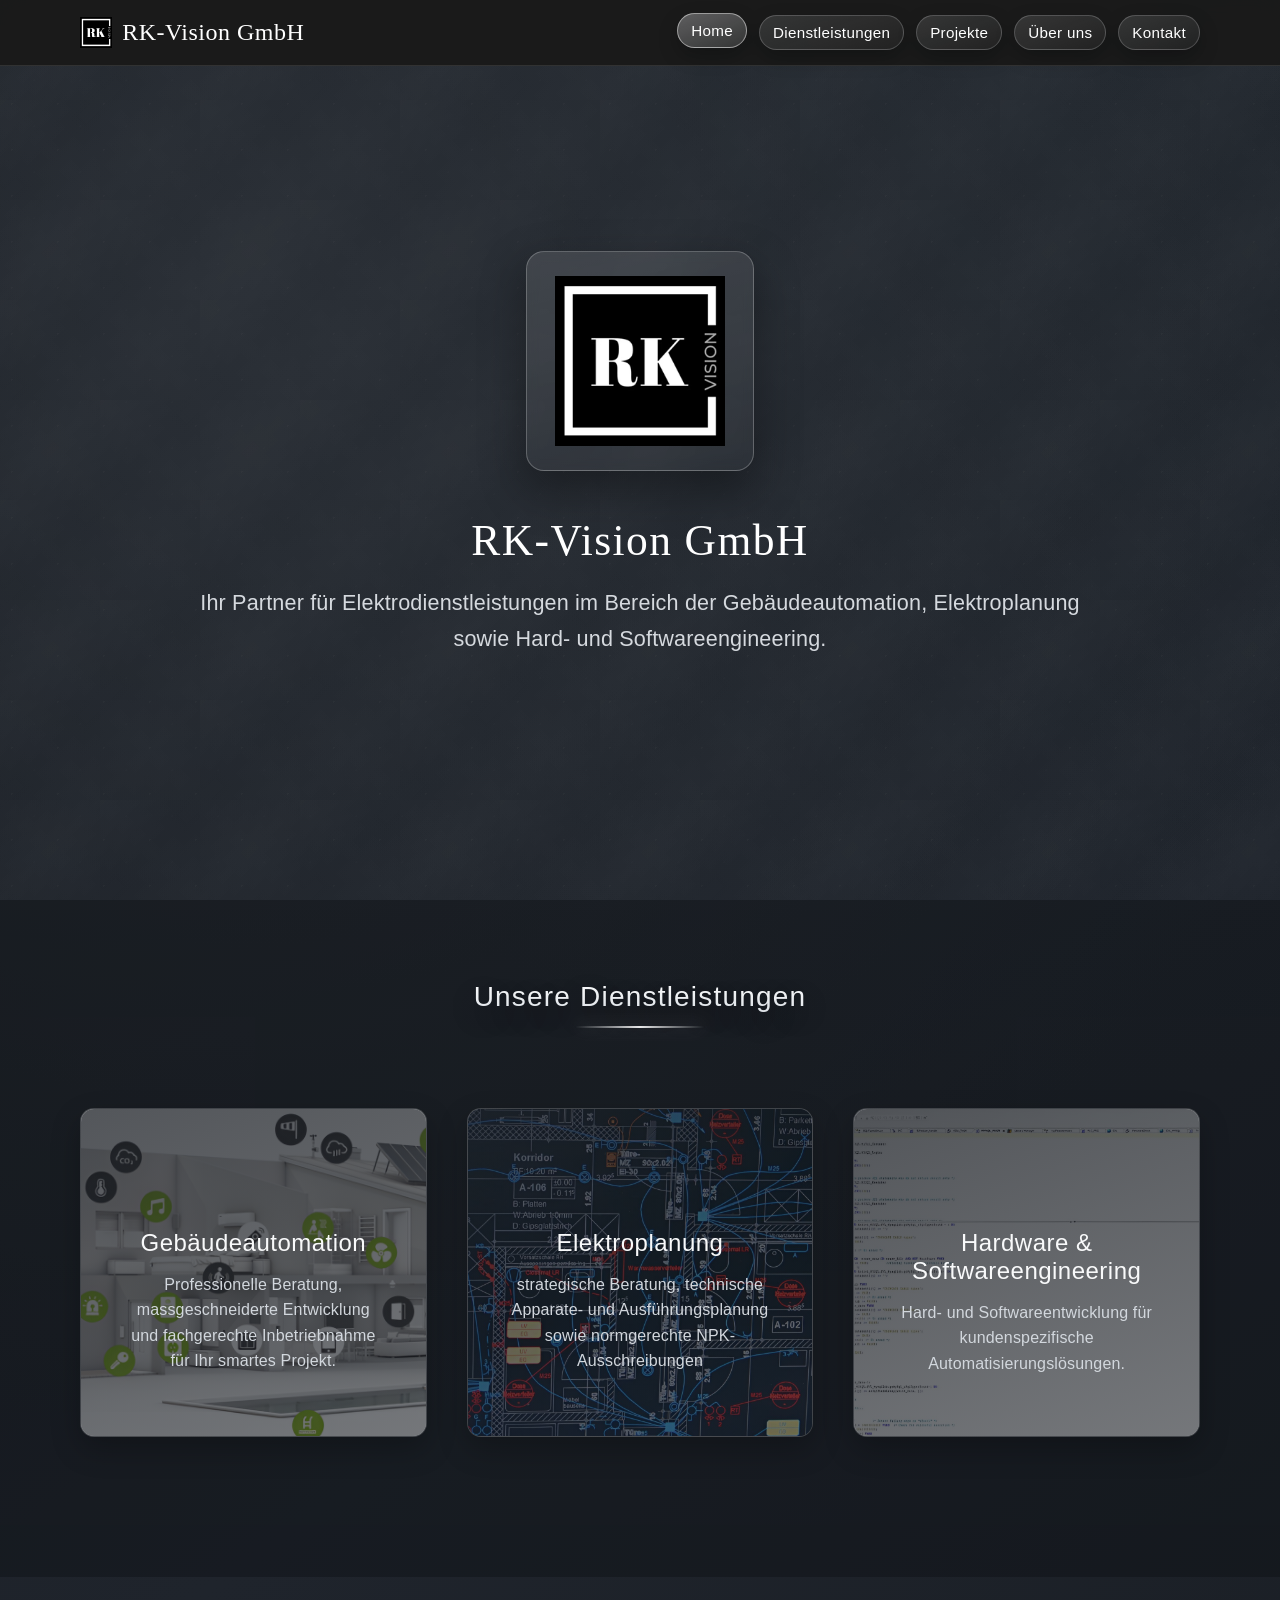
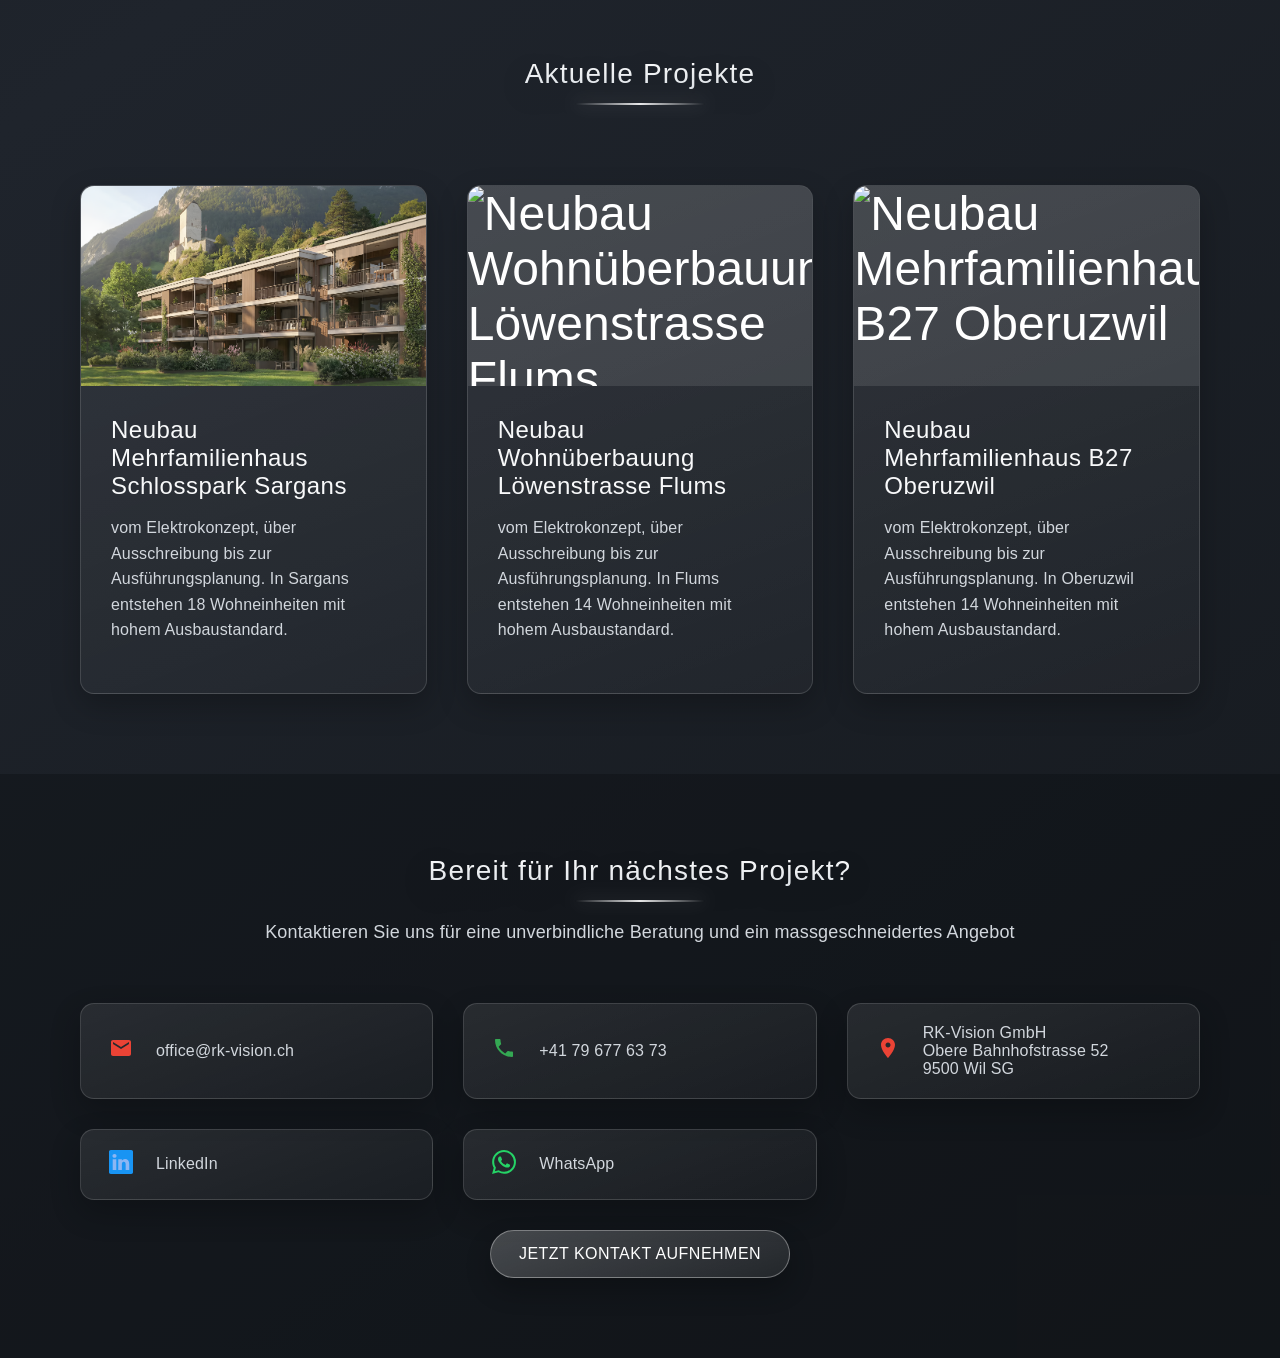
==== index.html @ ee1ef658 "Commit Schriftartanpassung gemäss Logo (Google Fonts)" ====
<!DOCTYPE html>
<html lang="de">
<head>
    <meta charset="UTF-8">
    <meta name="viewport" content="width=device-width, initial-scale=1.0">
    <meta name="description" content="RK-Vision GmbH in Wil (SG): Gebäudeautomation, Elektroplanung sowie Hard- und Softwareengineering für EFH, MFH, Gewerbe und Industrieprojekte in der Ostschweiz.">
    <meta name="robots" content="index, follow, max-image-preview:large">
    <link rel="canonical" href="https://rk-vision.ch/">
    <meta property="og:type" content="website">
    <meta property="og:locale" content="de_CH">
    <meta property="og:site_name" content="RK-Vision GmbH">
    <meta property="og:title" content="RK-Vision GmbH | Gebäudeautomation & Elektroplanung in Wil SG">
    <meta property="og:description" content="Ihr Partner für Gebäudeautomation, Elektroplanung sowie Hard- und Softwareengineering – von der Beratung bis zur Inbetriebnahme.">
    <meta property="og:url" content="https://rk-vision.ch/">
    <meta property="og:image" content="https://rk-vision.ch/assets/icons/Logo.avif">
    <meta name="twitter:card" content="summary_large_image">
    <meta name="twitter:title" content="RK-Vision GmbH | Gebäudeautomation & Elektroplanung in Wil SG">
    <meta name="twitter:description" content="Massgeschneiderte Elektrolösungen für Wohnbau, Gewerbe und Industrie.">
    <meta name="twitter:image" content="https://rk-vision.ch/assets/icons/Logo.avif">
    <meta http-equiv="X-Content-Type-Options" content="nosniff">
    <meta http-equiv="X-Frame-Options" content="DENY">
    <meta http-equiv="X-XSS-Protection" content="1; mode=block">
    <meta http-equiv="Referrer-Policy" content="strict-origin-when-cross-origin">
    <meta http-equiv="Content-Security-Policy" content="default-src 'self'; script-src 'self' 'unsafe-inline'; style-src 'self' 'unsafe-inline' https://fonts.googleapis.com; img-src 'self' data:; font-src 'self' https://fonts.gstatic.com; connect-src 'self'; frame-ancestors 'none'; base-uri 'self'; form-action 'self';">
    <meta http-equiv="Permissions-Policy" content="geolocation=(), microphone=(), camera=(), payment=(), usb=(), magnetometer=(), gyroscope=(), accelerometer=()">
    <title>RK-Vision GmbH | Gebäudeautomation für EFH und MFH | Obere Bahnhofstrasse 52, Wil, Switzerland</title>
    <link rel="preconnect" href="https://fonts.googleapis.com">
    <link rel="preconnect" href="https://fonts.gstatic.com" crossorigin>
    <link href="https://fonts.googleapis.com/css2?family=Abril+Fatface&family=Montserrat:wght@300;400;500;600;700&display=swap" rel="stylesheet">
    <link rel="stylesheet" href="style.css">
    <script type="application/ld+json">
    {
      "@context": "https://schema.org",
      "@type": "ProfessionalService",
      "name": "RK-Vision GmbH",
      "url": "https://rk-vision.ch/",
      "logo": "https://rk-vision.ch/assets/icons/Logo.avif",
      "email": "office@rk-vision.ch",
      "telephone": "+41796776373",
      "address": {
        "@type": "PostalAddress",
        "streetAddress": "Obere Bahnhofstrasse 52",
        "postalCode": "9500",
        "addressLocality": "Wil SG",
        "addressCountry": "CH"
      },
      "areaServed": "Schweiz",
      "sameAs": [
        "https://www.linkedin.com/in/raffael-kostezer-918b09198",
        "https://wa.me/41796776373"
      ]
    }
    </script>
</head>
<body class="site-theme">
    <div class="background-texture"></div>
    <div class="background-structure"></div>
    
    <nav class="navigation">
        <div class="nav-container">
            <a href="index.html" class="nav-logo">
                <img src="assets/icons/Logo.avif" alt="RK-Vision Logo" class="logo-img">
                <span class="brand-name">RK-Vision GmbH</span>
            </a>
            <ul class="nav-menu" id="navMenu">
                <li class="nav-item"><a href="index.html" class="active">Home</a></li>
                <li class="nav-item"><a href="dienstleistungen.html">Dienstleistungen</a></li>
                <li class="nav-item"><a href="projekte.html">Projekte</a></li>
                <li class="nav-item"><a href="ueber-uns.html">Über uns</a></li>
                <li class="nav-item"><a href="#contact">Kontakt</a></li>
            </ul>
            <div class="nav-toggle" id="navToggle" role="button" aria-controls="navMenu" aria-expanded="false" tabindex="0">
                <span></span>
                <span></span>
                <span></span>
            </div>
        </div>
    </nav>

    <main>
    <section class="hero">
        <div class="hero-container">
            <div class="hero-content">
                <div class="hero-logo">
                    <img src="assets/icons/Logo.avif" alt="RK-Vision" class="hero-logo-img">
                    <!-- Fallback falls kein Bild vorhanden ist -->
                    <div class="hero-logo-fallback">
                        <h1>RK</h1>
                        <div class="vision">VISION</div>
                    </div>
                </div>
                <div class="company-name">RK-Vision GmbH</div>
                <div class="tagline">
                    Ihr Partner für Elektrodienstleistungen im Bereich der Gebäudeautomation, Elektroplanung sowie Hard- und Softwareengineering.
                </div>
            </div>
        </div>
    </section>

    <section class="services-preview">
        <div class="section-container">
            <div class="section-header">
                <h2 class="section-title">Unsere Dienstleistungen</h2>

            </div>

            <div class="services-grid">
                <div class="service-card service-card--automation" data-href="dienstleistungen.html#automation" role="link" tabindex="0">
                    <div class="service-icon">
                        <img src="assets/icons/automation.svg" alt="" class="icon-img">
                        <span class="icon-fallback">■</span>
                    </div>
                    <h3 class="service-title">Gebäudeautomation</h3>
                    <p class="service-description">
                        Professionelle Beratung, massgeschneiderte Entwicklung und fachgerechte Inbetriebnahme für Ihr smartes Projekt.
                    </p>
                </div>

                <div class="service-card service-card--planung" data-href="dienstleistungen.html#planning" role="link" tabindex="0">
                    <div class="service-icon">
                        <img src="assets/icons/planning.svg" alt="" class="icon-img">
                        <span class="icon-fallback">▲</span>
                    </div>
                    <h3 class="service-title">Elektroplanung</h3>
                    <p class="service-description">
                        strategische Beratung, technische Apparate- und Ausführungsplanung sowie normgerechte NPK-Ausschreibungen
                    </p>
                </div>

                <div class="service-card service-card--engineering" data-href="dienstleistungen.html#engineering" role="link" tabindex="0">
                    <div class="service-icon">
                        <img src="assets/icons/engineering.svg" alt="" class="icon-img">
                        <span class="icon-fallback">●</span>
                    </div>
                    <h3 class="service-title">Hardware & Softwareengineering</h3>
                    <p class="service-description">
                        Hard- und Softwareentwicklung für kundenspezifische Automatisierungslösungen.
                    </p>
                </div>
                    
            </div>
        </div>
    </section>

    <section class="projects-preview">
        <div class="section-container">
            <div class="section-header">
                <h2 class="section-title">Aktuelle Projekte</h2>
  
            </div>

            <div class="projects-grid">
                <div class="project-card" data-href="projekte.html" role="link" tabindex="0">
                    <div class="project-image">
                        <img src="assets/icons/Projektbild_MFH_Sargans.jpeg" alt="Neubau Mehrfamilienhaus Schlosspark Sargans" class="asset-img">
                        <span class="img-fallback">●</span>
                    </div>
                    <div class="project-content">
                        <h3 class="project-title">Neubau Mehrfamilienhaus Schlosspark Sargans</h3>
                        <p class="project-description">
                            vom Elektrokonzept, über Ausschreibung bis zur Ausführungsplanung. In Sargans entstehen 18 Wohneinheiten mit hohem Ausbaustandard.
                        </p>
                    </div>
                </div>
                
                <div class="project-card" data-href="projekte.html" role="link" tabindex="0">
                    <div class="project-image">
                        <img src="assets/icons/Projektbild_MFH_Flums.jpeg" alt="Neubau Wohnüberbauung Löwenstrasse Flums" class="asset-img">
                        <span class="img-fallback">■</span>
                    </div>
                    <div class="project-content">
                        <h3 class="project-title">Neubau Wohnüberbauung Löwenstrasse Flums</h3>
                        <p class="project-description">
                            vom Elektrokonzept, über Ausschreibung bis zur Ausführungsplanung. In Flums entstehen 14 Wohneinheiten mit hohem Ausbaustandard.
                        </p>
                    </div>
                </div>

                <div class="project-card" data-href="projekte.html" role="link" tabindex="0">
                    <div class="project-image">
                        <img src="assets/icons/Projektbild_MFH_Oberuzwil.jpeg" alt="Neubau Mehrfamilienhaus B27 Oberuzwil" class="asset-img">
                        <span class="img-fallback">▲</span>
                    </div>
                    <div class="project-content">
                        <h3 class="project-title">Neubau Mehrfamilienhaus B27 Oberuzwil</h3>
                        <p class="project-description">
                            vom Elektrokonzept, über Ausschreibung bis zur Ausführungsplanung. In Oberuzwil entstehen 14 Wohneinheiten mit hohem Ausbaustandard.
                        </p>
                    </div>
                </div>

            </div>
        </div>
    </section>

    <section class="contact-section" id="contact">
        <div class="section-container">
            <div class="section-header">
                <h2 class="section-title">Bereit für Ihr nächstes Projekt?</h2>
                <p class="section-subtitle">Kontaktieren Sie uns für eine unverbindliche Beratung und ein massgeschneidertes Angebot</p>
            </div>

            <div class="contact-grid">
                <a href="mailto:office@rk-vision.ch" class="contact-item">
                    <div class="contact-icon">
                        <!-- E-Mail Icon (rot) -->
                        <svg xmlns="http://www.w3.org/2000/svg" viewBox="0 0 24 24" fill="#EA4335" style="width:1.5rem;height:1.5rem;">
                            <path d="M20 4H4c-1.1 0-2 .9-2 2v12c0 1.1.9 2 2 2h16c1.1 0 2-.9 2-2V6c0-1.1-.9-2-2-2zm0 4-8 5-8-5V6l8 5 8-5v2z"/>
                        </svg>
                    </div>
                    <div class="contact-text">office@rk-vision.ch</div>
                </a>

                <a href="tel:+41796776373" class="contact-item">
                    <div class="contact-icon">
                        <!-- Telefon Icon (grün) -->
                        <svg xmlns="http://www.w3.org/2000/svg" viewBox="0 0 24 24" fill="#34A853" style="width:1.5rem;height:1.5rem;">
                            <path d="M6.62 10.79c1.44 2.83 3.76 5.14 6.59 6.59l2.2-2.2c.27-.27.67-.36 1.02-.24 1.12.37 2.33.57 3.57.57.55 0 1 .45 1 1V20c0 .55-.45 1-1 1-9.39 0-17-7.61-17-17 0-.55.45-1 1-1h3.5c.55 0 1 .45 1 1 0 1.25.2 2.45.57 3.57.11.35.03.74-.25 1.02l-2.2 2.2z"/>
                        </svg>
                    </div>
                    <div class="contact-text">+41 79 677 63 73</div>
                </a>

                <a href="https://www.google.com/maps/search/?api=1&query=RK-Vision+GmbH+Obere+Bahnhofstrasse+52+9500+Wil+SG" target="_blank" class="contact-item">
                    <div class="contact-icon">
                        <!-- Google Maps / Standort Icon (rot) -->
                        <svg xmlns="http://www.w3.org/2000/svg" viewBox="0 0 24 24" fill="#EA4335" style="width:1.5rem;height:1.5rem;">
                            <path d="M12 2C8.13 2 5 5.13 5 9c0 5.25 7 13 7 13s7-7.75 7-13c0-3.87-3.13-7-7-7zm0 9.5c-1.38 0-2.5-1.12-2.5-2.5s1.12-2.5 2.5-2.5 2.5 1.12 2.5 2.5-1.12 2.5-2.5 2.5z"/>
                        </svg>
                    </div>
                    <div class="contact-text">
                        RK-Vision GmbH<br>
                        Obere Bahnhofstrasse 52<br>
                        9500 Wil SG
                    </div>
                </a>

                <a href="https://www.linkedin.com/in/raffael-kostezer-918b09198" target="_blank" rel="noopener noreferrer" class="contact-item">
                    <div class="contact-icon">
                        <!-- LinkedIn Icon (offizielles Blau) -->
                        <img src="assets/icons/linkedin-icon-2.svg" alt="LinkedIn" class="icon-img" style="width:1.5rem;height:1.5rem;filter:invert(27%) sepia(97%) saturate(1200%) hue-rotate(183deg) brightness(95%) contrast(101%);">
                    </div>
                    <div class="contact-text">LinkedIn</div>
                </a>

                <a href="https://wa.me/41796776373" target="_blank" rel="noopener noreferrer" class="contact-item">
                    <div class="contact-icon">
                        <!-- WhatsApp Icon (offizielles Grün) -->
                        <svg xmlns="http://www.w3.org/2000/svg" viewBox="0 0 24 24" fill="#25D366" style="width:1.5rem;height:1.5rem;">
                            <path d="M17.472 14.382c-.297-.149-1.758-.867-2.03-.967-.273-.099-.471-.148-.67.15-.197.297-.767.966-.94 1.164-.173.199-.347.223-.644.075-.297-.15-1.255-.463-2.39-1.475-.883-.788-1.48-1.761-1.653-2.059-.173-.297-.018-.458.13-.606.134-.133.298-.347.446-.52.149-.174.198-.298.298-.497.099-.198.05-.371-.025-.52-.075-.149-.669-1.612-.916-2.207-.242-.579-.487-.5-.669-.51-.173-.008-.371-.01-.57-.01-.198 0-.52.074-.792.372-.272.297-1.04 1.016-1.04 2.479 0 1.462 1.065 2.875 1.213 3.074.149.198 2.096 3.2 5.077 4.487.709.306 1.262.489 1.694.625.712.227 1.36.195 1.871.118.571-.085 1.758-.719 2.006-1.413.248-.694.248-1.289.173-1.413-.074-.124-.272-.198-.57-.347m-5.421 7.403h-.004a9.87 9.87 0 01-5.031-1.378l-.361-.214-3.741.982.998-3.648-.235-.374a9.86 9.86 0 01-1.51-5.26c.001-5.45 4.436-9.884 9.888-9.884 2.64 0 5.122 1.03 6.988 2.898a9.825 9.825 0 012.893 6.994c-.003 5.45-4.437 9.884-9.885 9.884m8.413-18.297A11.815 11.815 0 0012.05 0C5.495 0 .16 5.335.157 11.892c0 2.096.547 4.142 1.588 5.945L.057 24l6.305-1.654a11.882 11.882 0 005.683 1.448h.005c6.554 0 11.89-5.335 11.893-11.893a11.821 11.821 0 00-3.48-8.413z"/>
                        </svg>
                    </div>
                    <div class="contact-text">WhatsApp</div>
                </a>
            </div>

            <div class="cta-wrap">
                <a href="mailto:office@rk-vision.ch" class="cta-button">Jetzt Kontakt aufnehmen</a>
            </div>
        </div>
    </section>
    </main>

    <script src="script.js"></script>
</body>
</html>
---- style.css ----
@import url('https://fonts.googleapis.com/css2?family=Abril+Fatface&family=Montserrat:wght@300;400;500;600;700&display=swap');

* {
    margin: 0;
    padding: 0;
    box-sizing: border-box;
}

body {
    font-family: 'Montserrat', Arial, sans-serif;
    background: linear-gradient(135deg, #1a1a1a 0%, #2d2d2d 100%);
    color: #ffffff;
    min-height: 100vh;
    overflow-x: hidden;
}

.background-texture {
    position: fixed;
    top: 0;
    left: 0;
    width: 100%;
    height: 100%;
    background-image: 
        radial-gradient(circle at 25% 25%, rgba(255,255,255,0.02) 1px, transparent 1px),
        radial-gradient(circle at 75% 75%, rgba(255,255,255,0.02) 1px, transparent 1px);
    background-size: 50px 50px;
    z-index: -2;
}

.background-structure {
    position: fixed;
    top: 0;
    right: 0;
    width: 100%;
    height: 100%;
    background-image: 
        linear-gradient(135deg, transparent 0%, rgba(255,255,255,0.01) 25%, transparent 50%, rgba(255,255,255,0.01) 75%, transparent 100%),
        linear-gradient(45deg, transparent 0%, rgba(255,255,255,0.005) 50%, transparent 100%);
    background-size: 200px 200px, 100px 100px;
    z-index: -1;
    opacity: 0.3;
}

/* Navigation */
.navigation {
    position: fixed;
    top: 0;
    left: 0;
    right: 0;
    background: rgba(26, 26, 26, 0.95);
    backdrop-filter: blur(10px);
    z-index: 1000;
    padding: 15px 0;
    border-bottom: 1px solid rgba(255,255,255,0.1);
}

.navigation.scrolled {
    /* subtle stronger background when page is scrolled; keeps exact visual as before */
    background: rgba(26, 26, 26, 0.98);
}

/* Reusable animation helper used by JS observer to avoid inline styles */
.animate {
    animation: fadeInUp 0.6s ease-out forwards;
}

.nav-container {
    max-width: 1200px;
    margin: 0 auto;
    display: flex;
    justify-content: space-between;
    align-items: center;
    padding: 0 40px;
}

.nav-logo {
    font-size: 24px;
    font-weight: bold;
    color: #ffffff;
    text-decoration: none;
    display: flex;
    align-items: center;
    gap: 10px;
}

.brand-name {
    font-family: 'Abril Fatface', serif;
    font-weight: 400;
    letter-spacing: 0.5px;
}

.logo-img {
    height: 32px;
    width: auto;
    display: block;
}

/* Optional: Nur Logo ohne Text anzeigen
.logo-img + span {
    display: none;
}
*/

.nav-menu {
    display: flex;
    list-style: none;
    gap: 30px;
}

.nav-item a {
    color: #ffffff;
    text-decoration: none;
    font-size: 16px;
    font-weight: 300;
    padding: 10px 15px;
    border-radius: 5px;
    transition: all 0.3s ease;
    position: relative;
}

.nav-item a:hover, .nav-item a.active {
    background: rgba(255,255,255,0.1);
}

.nav-toggle {
    display: none;
    flex-direction: column;
    cursor: pointer;
    gap: 4px;
}

.nav-toggle span {
    width: 25px;
    height: 3px;
    background: #ffffff;
    transition: all 0.3s ease;
}

/* Hero Section */
.hero {
    min-height: 100vh;
    display: flex;
    align-items: center;
    padding: 80px 0 0;
}

.hero-container {
    max-width: 1200px;
    margin: 0 auto;
    display: flex;
    flex-direction: column;
    align-items: center;
    text-align: center;
    padding: 0 40px;
}

.hero-content {
    animation: fadeInUp 1s ease-out;
    margin-bottom: 60px;
}

.hero-logo {
    border: 3px solid #ffffff;
    padding: 30px;
    margin-bottom: 40px;
    display: inline-block;
    background: rgba(255,255,255,0.05);
    max-width: 300px;
}

.hero-logo-img {
    max-width: 100%;
    height: auto;
    display: block;
}

/* Optional: Fallback ausblenden, wenn echtes Bild vorhanden ist
.hero-logo-img:not([src*="placeholder"]) + .hero-logo-fallback {
    display: none;
}
*/

/* Wenn das Bild fehlt, zeige Fallback */
.hero-logo-img[src=""], .hero-logo-img:not([src]) {
    display: none;
}

.hero-logo h1 {
    font-size: 48px;
    font-weight: bold;
    letter-spacing: 2px;
    margin-bottom: 10px;
}

.hero-logo .vision {
    font-size: 24px;
    font-weight: 300;
    letter-spacing: 1px;
    transform: rotate(90deg);
    transform-origin: center;
    margin-top: 20px;
}

.company-name {
    font-family: 'Abril Fatface', serif;
    font-size: 36px;
    font-weight: 400;
    letter-spacing: 2px;
    color: #cccccc;
    margin-bottom: 20px;
}

.tagline {
    font-size: 24px;
    line-height: 1.4;
    margin-bottom: 40px;
    color: #e0e0e0;
    max-width: 800px;
}

/* Services Preview */
.services-preview {
    padding: 80px 0;
    background: rgba(0,0,0,0.3);
}

.section-container {
    max-width: 1200px;
    margin: 0 auto;
    padding: 0 40px;
}

.section-header {
    text-align: center;
    margin-bottom: 60px;
}

.section-title {
    font-size: 42px;
    font-weight: 300;
    letter-spacing: 2px;
    margin-bottom: 20px;
    color: #ffffff;
}

.section-subtitle {
    font-size: 18px;
    color: #cccccc;
    font-weight: 300;
}

.services-grid {
    display: grid;
    grid-template-columns: repeat(auto-fit, minmax(280px, 1fr));
    gap: 30px;
}

.service-card {
    background: rgba(255,255,255,0.05);
    border-radius: 10px;
    padding: 30px;
    text-align: center;
    transition: all 0.3s ease;
    cursor: pointer;
    border: 1px solid transparent;
}

.service-card:hover {
    background: rgba(255,255,255,0.1);
    transform: translateY(-5px);
    border-color: rgba(255,255,255,0.2);
}

.service-icon {
    font-size: 32px;
    color: #ffffff;
    margin: 0 auto 20px;
    height: 60px;
    display: flex;
    align-items: center;
    justify-content: center;
    position: relative;
}

.icon-img {
    max-height: 100%;
    max-width: 100%;
    object-fit: contain;
}

/* Fallback Logik */
.icon-img[src$=".svg"] + .icon-fallback {
    display: none;
}

.service-title {
    font-size: 20px;
    font-weight: 400;
    margin-bottom: 15px;
    color: #ffffff;
}

.service-description {
    font-size: 14px;
    line-height: 1.6;
    color: #cccccc;
}

/* Projects Preview */
.projects-preview {
    padding: 80px 0;
}

.projects-grid {
    display: grid;
    grid-template-columns: repeat(auto-fit, minmax(350px, 1fr));
    gap: 30px;
}

.project-card {
    background: rgba(255,255,255,0.05);
    border-radius: 10px;
    overflow: hidden;
    transition: all 0.3s ease;
    cursor: pointer;
}

.project-card:hover {
    background: rgba(255,255,255,0.1);
    transform: translateY(-5px);
}

.project-image {
    width: 100%;
    height: 150px;
    background: rgba(255,255,255,0.1);
    display: flex;
    align-items: center;
    justify-content: center;
    font-size: 36px;
    color: #ffffff;
    position: relative;
    overflow: hidden;
}

.asset-img {
    width: 100%;
    height: 100%;
    object-fit: cover;
    position: absolute;
    top: 0;
    left: 0;
}

/* Fallback Logik */
.asset-img[src] + .img-fallback {
    display: none;
}

.project-content {
    padding: 25px;
}

.project-title {
    font-size: 18px;
    font-weight: 400;
    margin-bottom: 10px;
    color: #ffffff;
}

.project-description {
    font-size: 14px;
    line-height: 1.6;
    color: #cccccc;
}

/* CTA Section */
.cta-section {
    padding: 80px 0;
    background: rgba(0,0,0,0.5);
    text-align: center;
}

.cta-wrap {
    text-align: center;
}

/* Styles for the contact-cta section on faq.html */
.contact-cta {
    text-align: center;
    padding: 40px 0; /* Add some padding for better visual separation */
}

.cta-title {
    font-size: 36px;
    font-weight: 300;
    margin-bottom: 20px;
    color: #ffffff;
}

.cta-text {
    font-size: 18px;
    color: #cccccc;
    margin-bottom: 30px;
}

.cta-button {
    display: inline-block;
    padding: 15px 30px;
    background: rgba(255,255,255,0.1);
    color: #ffffff;
    text-decoration: none;
    border-radius: 5px;
    transition: all 0.3s ease;
    font-weight: 400;
    border: 1px solid rgba(255,255,255,0.2);
    margin-top: 30px; /* Abstand nach oben zur Kachel */
}

.cta-button:hover {
    background: rgba(255,255,255,0.2);
    transform: translateY(-2px);
}

/* Contact Section */
.contact-section {
    padding: 80px 0;
    background: rgba(0,0,0,0.3);
}

.contact-grid {
    display: grid;
    grid-template-columns: repeat(auto-fit, minmax(300px, 1fr));
    gap: 30px;
    margin-top: 40px;
}

.contact-item {
    display: flex;
    align-items: center;
    gap: 15px;
    padding: 20px;
    background: rgba(255,255,255,0.05);
    border-radius: 10px;
    text-decoration: none;
    color: #ffffff;
    transition: all 0.3s ease;
}

.contact-item:hover {
    background: rgba(255,255,255,0.1);
    transform: translateY(-2px);
}

.contact-icon {
    font-size: 20px;
    color: #ffffff;
    width: 40px;
    text-align: center;
}

.contact-text {
    font-size: 16px;
    font-weight: 300;
}

/* Animations */
@keyframes fadeInUp {
    from {
        opacity: 0;
        transform: translateY(30px);
    }
    to {
        opacity: 1;
        transform: translateY(0);
    }
}

/* Responsive Design */
@media (max-width: 768px) {
    .nav-menu {
        position: fixed;
        top: 70px;
        left: -100%;
        width: 100%;
        height: calc(100vh - 70px);
        background: rgba(26, 26, 26, 0.98);
        flex-direction: column;
        justify-content: flex-start;
        align-items: center;
        padding-top: 50px;
        transition: left 0.3s ease;
    }

    .nav-menu.active {
        left: 0;
    }

    .nav-toggle {
        display: flex;
    }

    .nav-toggle.active span:nth-child(1) {
        transform: rotate(45deg) translate(5px, 5px);
    }

    .nav-toggle.active span:nth-child(2) {
        opacity: 0;
    }

    .nav-toggle.active span:nth-child(3) {
        transform: rotate(-45deg) translate(7px, -6px);
    }

    .hero-logo h1 {
        font-size: 36px;
    }

    .company-name {
        font-size: 24px;
    }

    .tagline {
        font-size: 18px;
    }

    .section-title {
        font-size: 32px;
    }

    .services-grid {
        grid-template-columns: 1fr;
    }

    .projects-grid {
        grid-template-columns: 1fr;
    }

    .contact-grid {
        grid-template-columns: 1fr;
    }

    .nav-container {
        padding: 0 20px;
    }

    .section-container {
        padding: 0 20px;
    }

    .hero-container {
        padding: 0 20px;
    }

    .container {
        padding: 100px 20px 40px; /* Anpassung für alle Container auf Unterseiten */
    }
}

/* ===== page-specific styles added to preserve original looks of subpages ===== */

/* dienstleistungen.html (original inline CSS moved here to keep exact visuals) */
.container {
    max-width: 1200px;
    margin: 0 auto;
    padding: 100px 40px 40px;
}

.page-header {
    text-align: center;
    margin-bottom: 60px;
}

.page-title {
    font-size: 48px;
    font-weight: 300;
    letter-spacing: 2px;
    margin-bottom: 20px;
    color: #ffffff;
}

.page-subtitle {
    font-size: 18px;
    color: #cccccc;
    font-weight: 300;
}

.services-grid {
    display: grid;
    grid-template-columns: repeat(auto-fit, minmax(300px, 1fr)); /* Reduziert auf 300px */
    gap: 40px;
    margin-bottom: 60px;
}

.service-card {
    background: rgba(255,255,255,0.05);
    border-radius: 10px;
    padding: 40px;
    transition: all 0.3s ease;
    border: 1px solid transparent;
}

.service-card:hover {
    background: rgba(255,255,255,0.1);
    transform: translateY(-5px);
    border-color: rgba(255,255,255,0.2);
}

.service-icon {
    font-size: 32px;
    color: #ffffff;
    margin-bottom: 20px;
    height: 60px;
    display: flex;
    align-items: center;
    justify-content: center;
}

.service-title {
    font-size: 24px;
    font-weight: 400;
    margin-bottom: 15px;
    color: #ffffff;
    text-align: center;
}

.service-description {
    font-size: 16px;
    line-height: 1.6;
    color: #cccccc;
    margin-bottom: 20px;
}

.service-features {
    list-style: none;
    padding: 0;
    margin: 0;
}

.service-features li {
    padding: 5px 0;
    color: #e0e0e0;
    list-style: none;
    /* bullet shown inline via ::before so text starts immediately */
}

.service-features li::before {
    content: "▸";
    display: inline-block;
    width: 18px;
    margin-right: 8px;
    color: #888;
    /* aligns the marker directly before the text */
}

/* projekte.html (original inline CSS moved here) */
.projects-grid {
    display: grid;
    grid-template-columns: repeat(auto-fit, minmax(300px, 1fr)); /* Reduziert auf 300px */
    gap: 40px;
}

.project-card {
    background: rgba(255,255,255,0.05);
    border-radius: 10px;
    overflow: hidden;
    transition: all 0.3s ease;
    border: 1px solid transparent;
}

.project-card:hover {
    background: rgba(255,255,255,0.1);
    transform: translateY(-5px);
    border-color: rgba(255,255,255,0.2);
}

.project-image {
    width: 100%;
    height: 200px;
    background: rgba(255,255,255,0.1);
    display: flex;
    align-items: center;
    justify-content: center;
    font-size: 48px;
    color: #ffffff;
    padding: 10px;
    overflow: hidden;
}

.project-card--after-new-list {
    margin-top: 18px;
}

.project-content {
    padding: 30px;
}

.project-title {
    font-size: 24px;
    font-weight: 400;
    margin-bottom: 15px;
    color: #ffffff;
}

.project-category {
    font-size: 14px;
    color: #888;
    text-transform: uppercase;
    letter-spacing: 1px;
    margin-bottom: 15px;
}

.project-description {
    font-size: 16px;
    line-height: 1.6;
    color: #cccccc;
    margin-bottom: 20px;
}

.project-details {
    list-style: none;
    padding: 0;
    margin: 0;
}

.project-details li {
    padding: 3px 0;
    color: #e0e0e0;
    font-size: 14px;
    list-style: none;
}
 
.project-details li::before {
    content: "•";
    display: inline-block;
    width: 18px;
    margin-right: 8px;
    color: #888;
}

.project-details strong {
    color: #ffffff;
}

/* ueber-uns.html (original inline CSS moved here) */
.container--narrow {
    max-width: 1000px;
}

/* Keep .container as used on other pages; override max-width for this page via a modifier class usage if needed.
   To avoid changing markup, also provide the exact rules used on the page. */
.container {
    max-width: 1000px;
    margin: 0 auto;
    padding: 100px 40px 40px;
}

.content-section {
    background: rgba(255,255,255,0.05);
    border-radius: 10px;
    padding: 40px;
    margin-bottom: 40px;
    border: 1px solid transparent;
    transition: all 0.3s ease;
}

.content-section:hover {
    border-color: rgba(255,255,255,0.1);
}

.section-title {
    font-size: 28px;
    font-weight: 400;
    margin-bottom: 20px;
    color: #ffffff;
}

.section-text {
    font-size: 16px;
    line-height: 1.8;
    color: #cccccc;
    margin-bottom: 20px;
}

.values-grid {
    display: grid;
    grid-template-columns: repeat(auto-fit, minmax(300px, 1fr));
    gap: 30px;
    margin-top: 30px;
}

.value-item {
    text-align: center;
    padding: 20px;
}

.value-icon {
    font-size: 32px;
    color: #ffffff;
    margin: 0 auto 15px;
    height: 60px;
    display: flex;
    align-items: center;
    justify-content: center;
}

.value-title {
    font-size: 20px;
    font-weight: 400;
    margin-bottom: 10px;
    color: #ffffff;
}

.value-description {
    font-size: 14px;
    color: #cccccc;
    line-height: 1.6;
}

.team-section {
    background: rgba(255,255,255,0.05);
    border-radius: 10px;
    padding: 40px;
    margin-bottom: 40px;
    border: 1px solid transparent;
    transition: all 0.3s ease;
}

.team-section:hover {
    border-color: rgba(255,255,255,0.1);
}

.team-member {
    display: flex;
    align-items: center;
    gap: 30px;
    margin-bottom: 30px;
    padding: 20px;
    background: rgba(255,255,255,0.05);
    border-radius: 10px;
}

@media (max-width: 480px) {
    .projects-grid {
        grid-template-columns: 1fr; /* Sicherstellen, dass es auf sehr kleinen Bildschirmen eine Spalte ist */
    }

    .team-member {
        flex-direction: column; /* Stapelt Bild und Text vertikal */
        text-align: center;
        padding: 15px; /* Reduziertes Padding für Team-Mitglieder auf kleinen Bildschirmen */
    }

    .member-photo {
        margin-bottom: 15px; /* Abstand zwischen Bild und Text */
    }

    .container {
        padding: 100px 15px 40px; /* Noch weniger Padding für extrem schmale Bildschirme */
    }
}

.member-photo {
    width: 100px;
    height: 100px;
    background: rgba(255,255,255,0.1);
    border-radius: 50%;
    display: flex;
    align-items: center;
    justify-content: center;
    font-size: 24px;
    color: #ffffff;
    flex-shrink: 0;
    font-weight: bold;
    position: relative;
    overflow: hidden;
}

.member-img {
    width: 100%;
    height: 100%;
    object-fit: cover;
    position: absolute;
    top: 0;
    left: 0;
}

.member-img[src] + .member-fallback {
    display: none;
}

.member-info h3 {
    font-size: 22px;
    font-weight: 400;
    margin-bottom: 5px;
    color: #ffffff;
}

.member-role {
    font-size: 16px;
    color: #888;
    margin-bottom: 10px;
}

.member-description {
    font-size: 14px;
    color: #cccccc;
    line-height: 1.6;
}

/* faq.html (original inline CSS moved here) */
.faq-section {
    margin-bottom: 40px;
}

.section-title--center {
    text-align: center;
}

.faq-item {
    background: rgba(255,255,255,0.05);
    border-radius: 10px;
    margin-bottom: 20px;
    overflow: hidden;
    transition: all 0.3s ease;
    border: 1px solid transparent;
}

.faq-item:hover {
    background: rgba(255,255,255,0.1);
    border-color: rgba(255,255,255,0.2);
}

.faq-question {
    padding: 25px 30px;
    cursor: pointer;
    display: flex;
    justify-content: space-between;
    align-items: center;
    font-size: 18px;
    font-weight: 400;
    color: #ffffff;
    border: none;
    background: none;
    width: 100%;
    text-align: left;
}

.faq-question:hover {
    color: #e0e0e0;
}

.faq-toggle {
    font-size: 20px;
    transition: transform 0.3s ease;
    font-weight: bold;
}

.faq-answer {
    padding: 0 30px 25px;
    color: #cccccc;
    line-height: 1.6;
    font-size: 16px;
    display: none;
}

.faq-item.active .faq-answer {
    display: block;
}

.faq-item.active .faq-toggle {
    transform: rotate(45deg);
}

/* ===== end appended page-specific styles ===== */

/* ===== Einheitliches Site-Theme (frisch, elegant, anthrazit) ===== */
.site-theme {
    font-family: 'Montserrat', 'Segoe UI Variable Text', 'Inter', 'Segoe UI', Arial, sans-serif;
    background:
        radial-gradient(circle at 20% 10%, #2a2f36 0%, transparent 40%),
        radial-gradient(circle at 80% 0%, #242a31 0%, transparent 35%),
        linear-gradient(145deg, #161a1f 0%, #1f242c 45%, #15191e 100%);
    color: #f1f3f5;
    letter-spacing: 0.01em;
}

.site-theme h1,
.site-theme h2,
.site-theme h3,
.site-theme .page-title,
.site-theme .section-title,
.site-theme .cta-title {
    font-family: 'Montserrat', 'Segoe UI Variable Text', 'Inter', 'Segoe UI', Arial, sans-serif;
    letter-spacing: 0.02em;
}

.site-theme .background-texture {
    background-image:
        radial-gradient(circle at 25% 25%, rgba(255,255,255,0.03) 1px, transparent 1px),
        radial-gradient(circle at 75% 75%, rgba(255,255,255,0.02) 1px, transparent 1px);
    background-size: 46px 46px;
    opacity: 0.75;
}

.site-theme .background-structure {
    opacity: 0.5;
    background-image:
        linear-gradient(135deg, transparent 0%, rgba(255,255,255,0.03) 25%, transparent 50%, rgba(255,255,255,0.02) 75%, transparent 100%),
        linear-gradient(45deg, transparent 0%, rgba(255,255,255,0.015) 50%, transparent 100%);
}

.site-theme .navigation {
    background: rgba(26, 26, 26, 0.95);
    border-bottom: 1px solid rgba(255,255,255,0.1);
    box-shadow: none;
}

.site-theme .nav-logo {
    gap: 10px;
    font-weight: bold;
    letter-spacing: normal;
}

.site-theme .nav-menu {
    gap: 12px;
}

.site-theme .nav-item a {
    display: inline-block;
    padding: 8px 13px;
    border-radius: 999px;
    border: 1px solid rgba(255, 255, 255, 0.2);
    background: linear-gradient(160deg, rgba(255,255,255,0.12), rgba(255,255,255,0.04));
    box-shadow: 0 8px 20px rgba(0, 0, 0, 0.24);
    font-size: 0.95rem;
    font-weight: 400;
    letter-spacing: 0.02em;
}

.site-theme .nav-item a:hover,
.site-theme .nav-item a.active {
    background: linear-gradient(160deg, rgba(255,255,255,0.3), rgba(255,255,255,0.12));
    border-color: rgba(255, 255, 255, 0.48);
    transform: translateY(-2px);
}

.site-theme .logo-img {
    height: 32px;
    width: auto;
    object-fit: contain;
    filter: none;
}

.site-theme .hero {
    padding-top: 120px;
}

.site-theme .hero-content {
    max-width: 920px;
    margin-bottom: 72px;
}

.site-theme .hero-logo {
    border: 1px solid rgba(255, 255, 255, 0.24);
    border-radius: 18px;
    padding: 24px 28px;
    background: linear-gradient(165deg, rgba(255,255,255,0.12), rgba(255,255,255,0.03));
    backdrop-filter: blur(6px);
    box-shadow: 0 18px 45px rgba(0,0,0,0.35);
    max-width: 360px;
}

.site-theme .hero-logo-img {
    width: 100%;
    max-height: 170px;
    object-fit: contain;
    display: block;
    margin: 0 auto;
}

.site-theme .hero-logo-fallback {
    display: none;
}

.site-theme .hero-logo-img[src=""],
.site-theme .hero-logo-img:not([src]) {
    display: none;
}

.site-theme .hero-logo-img[src=""] + .hero-logo-fallback,
.site-theme .hero-logo-img:not([src]) + .hero-logo-fallback {
    display: block;
}

.site-theme .company-name {
    font-size: clamp(1.9rem, 3.4vw, 3rem);
    color: #ffffff;
    font-weight: 500;
    letter-spacing: 1.4px;
}

.site-theme .tagline {
    font-size: clamp(1.05rem, 1.75vw, 1.35rem);
    line-height: 1.65;
    color: #d5d9de;
    max-width: 900px;
}

.site-theme .services-preview,
.site-theme .contact-section,
.site-theme .cta-section {
    background: rgba(10, 12, 16, 0.34);
}

.site-theme .service-card,
.site-theme .project-card,
.site-theme .contact-item,
.site-theme .content-section,
.site-theme .team-section,
.site-theme .faq-item {
    background: linear-gradient(160deg, rgba(255,255,255,0.09), rgba(255,255,255,0.035));
    border: 1px solid rgba(255, 255, 255, 0.14);
    border-radius: 14px;
    box-shadow: 0 12px 30px rgba(0, 0, 0, 0.24);
}

/* Home: Bildhintergründe für Dienstleistungen mit transparenter Wirkung */
.site-theme .services-preview .service-card {
    position: relative;
    overflow: hidden;
    isolation: isolate;
}

.site-theme .services-preview .service-card::before {
    content: "";
    position: absolute;
    inset: 0;
    z-index: -2;
    background-size: cover;
    background-position: center;
    background-repeat: no-repeat;
    transform: scale(1.04);
    transition: transform 0.35s ease;
}

.site-theme .services-preview .service-card::after {
    content: "";
    position: absolute;
    inset: 0;
    z-index: -1;
    background: linear-gradient(160deg, rgba(17, 21, 27, 0.72), rgba(17, 21, 27, 0.58));
}

.site-theme .services-preview .service-card:hover::before {
    transform: scale(1.08);
}

.site-theme .services-preview .service-card--automation::before {
    background-image: url('assets/img/service-automation.jpeg');
}

.site-theme .services-preview .service-card--planung::before {
    background-image: url('assets/img/service-elektroplanung.jpeg');
}

.site-theme .services-preview .service-card--engineering::before {
    background-image: url('assets/img/service-engineering.jpeg');
}

.site-theme .service-card:hover,
.site-theme .project-card:hover,
.site-theme .contact-item:hover,
.site-theme .faq-item:hover,
.site-theme .content-section:hover,
.site-theme .team-section:hover {
    background: linear-gradient(160deg, rgba(255,255,255,0.14), rgba(255,255,255,0.06));
    border-color: rgba(255, 255, 255, 0.28);
    transform: translateY(-6px);
}

.site-theme .project-title,
.site-theme .service-title,
.site-theme .cta-title {
    color: #f8f9fa;
}

/* Projekte-Seite: Einheitliche Bildgrössen ohne Verzerrung */
.page-projekte .project-image {
    height: clamp(220px, 30vw, 320px);
    padding: 0;
}

.page-projekte .project-image .asset-img {
    position: absolute;
    width: 100%;
    height: 100%;
    object-fit: cover;
    object-position: center;
}

/* Elegantere Gestaltung der Obertitel */
.site-theme .page-title,
.site-theme .section-title {
    color: #f8f9fa;
    font-weight: 500;
    letter-spacing: 1.2px;
    line-height: 1.2;
}

.site-theme .page-header .page-title,
.site-theme .section-header .section-title {
    display: inline-block;
    position: relative;
    padding-bottom: 14px;
    background: linear-gradient(180deg, #ffffff 0%, #dbe2ea 100%);
    -webkit-background-clip: text;
    background-clip: text;
    -webkit-text-fill-color: transparent;
    text-shadow: 0 10px 30px rgba(0, 0, 0, 0.28);
}

.site-theme .page-header .page-title::after,
.site-theme .section-header .section-title::after {
    content: "";
    position: absolute;
    left: 50%;
    bottom: 0;
    transform: translateX(-50%);
    width: min(130px, 60%);
    height: 2px;
    border-radius: 999px;
    background: linear-gradient(90deg, rgba(255,255,255,0), rgba(255,255,255,0.9), rgba(255,255,255,0));
    box-shadow: 0 0 18px rgba(255, 255, 255, 0.28);
}

.site-theme .content-section .section-title,
.site-theme .team-section .section-title,
.site-theme .faq-section .section-title {
    position: relative;
    padding-left: 18px;
}

.site-theme .content-section .section-title::before,
.site-theme .team-section .section-title::before,
.site-theme .faq-section .section-title::before {
    content: "";
    position: absolute;
    left: 0;
    top: 0.2em;
    height: 1.05em;
    width: 3px;
    border-radius: 999px;
    background: linear-gradient(180deg, rgba(255,255,255,0.95), rgba(255,255,255,0.3));
}

.site-theme .section-subtitle,
.site-theme .page-subtitle,
.site-theme .project-description,
.site-theme .service-description,
.site-theme .section-text,
.site-theme .value-description,
.site-theme .member-description,
.site-theme .contact-text,
.site-theme .faq-answer,
.site-theme .cta-text {
    color: #d2d7dd;
}

.site-theme .cta-button {
    background: linear-gradient(160deg, rgba(255,255,255,0.22), rgba(255,255,255,0.08));
    border: 1px solid rgba(255,255,255,0.34);
    border-radius: 999px;
    font-weight: 500;
    letter-spacing: 0.03em;
    text-transform: uppercase;
    padding: 14px 28px;
    box-shadow: 0 12px 24px rgba(0, 0, 0, 0.25);
}

.site-theme .cta-button:hover {
    background: linear-gradient(160deg, rgba(255,255,255,0.34), rgba(255,255,255,0.14));
    transform: translateY(-2px);
}

@media (max-width: 768px) {
    .site-theme .hero {
        padding-top: 102px;
    }

    .site-theme .hero-logo {
        padding: 18px 20px;
        max-width: 280px;
    }

    .site-theme .logo-img {
        height: 32px;
    }

    .site-theme .page-header .page-title,
    .site-theme .section-header .section-title {
        padding-bottom: 10px;
    }

    .site-theme .page-header .page-title::after,
    .site-theme .section-header .section-title::after {
        width: min(105px, 58%);
    }
}
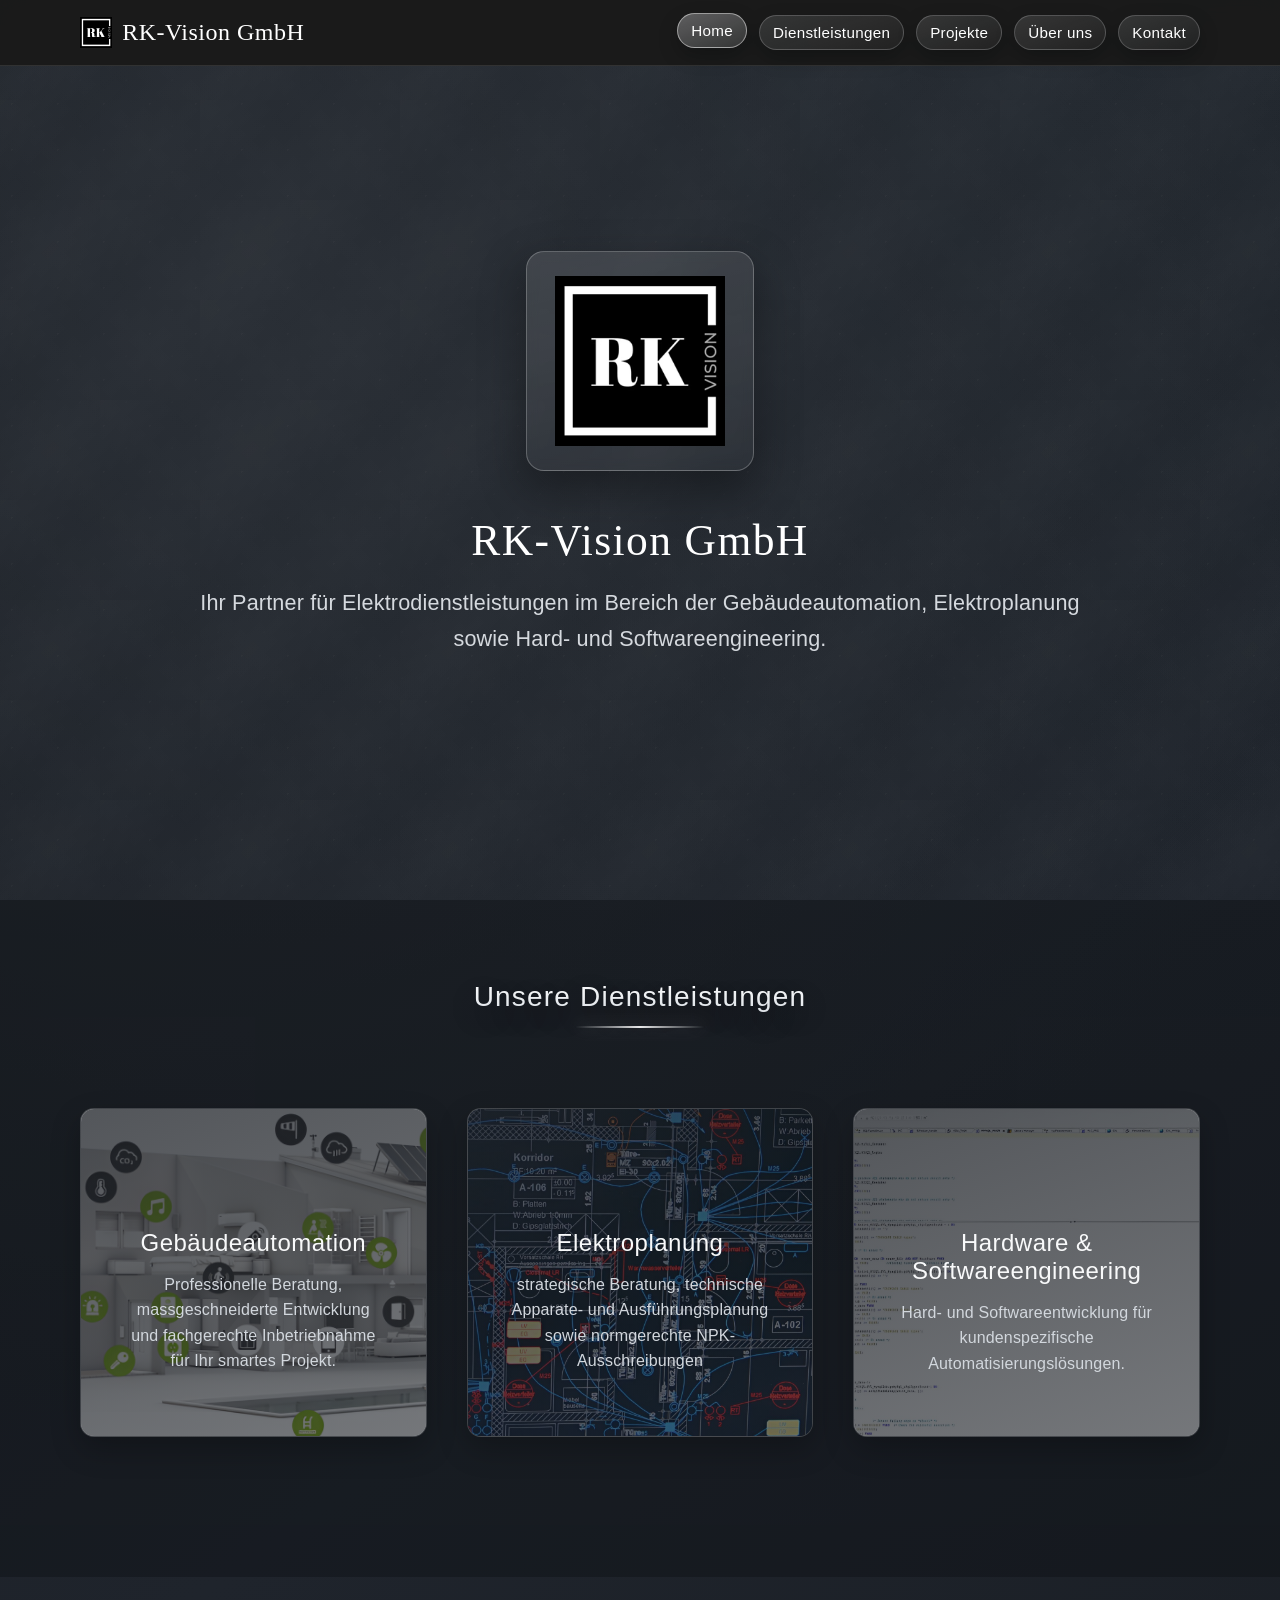
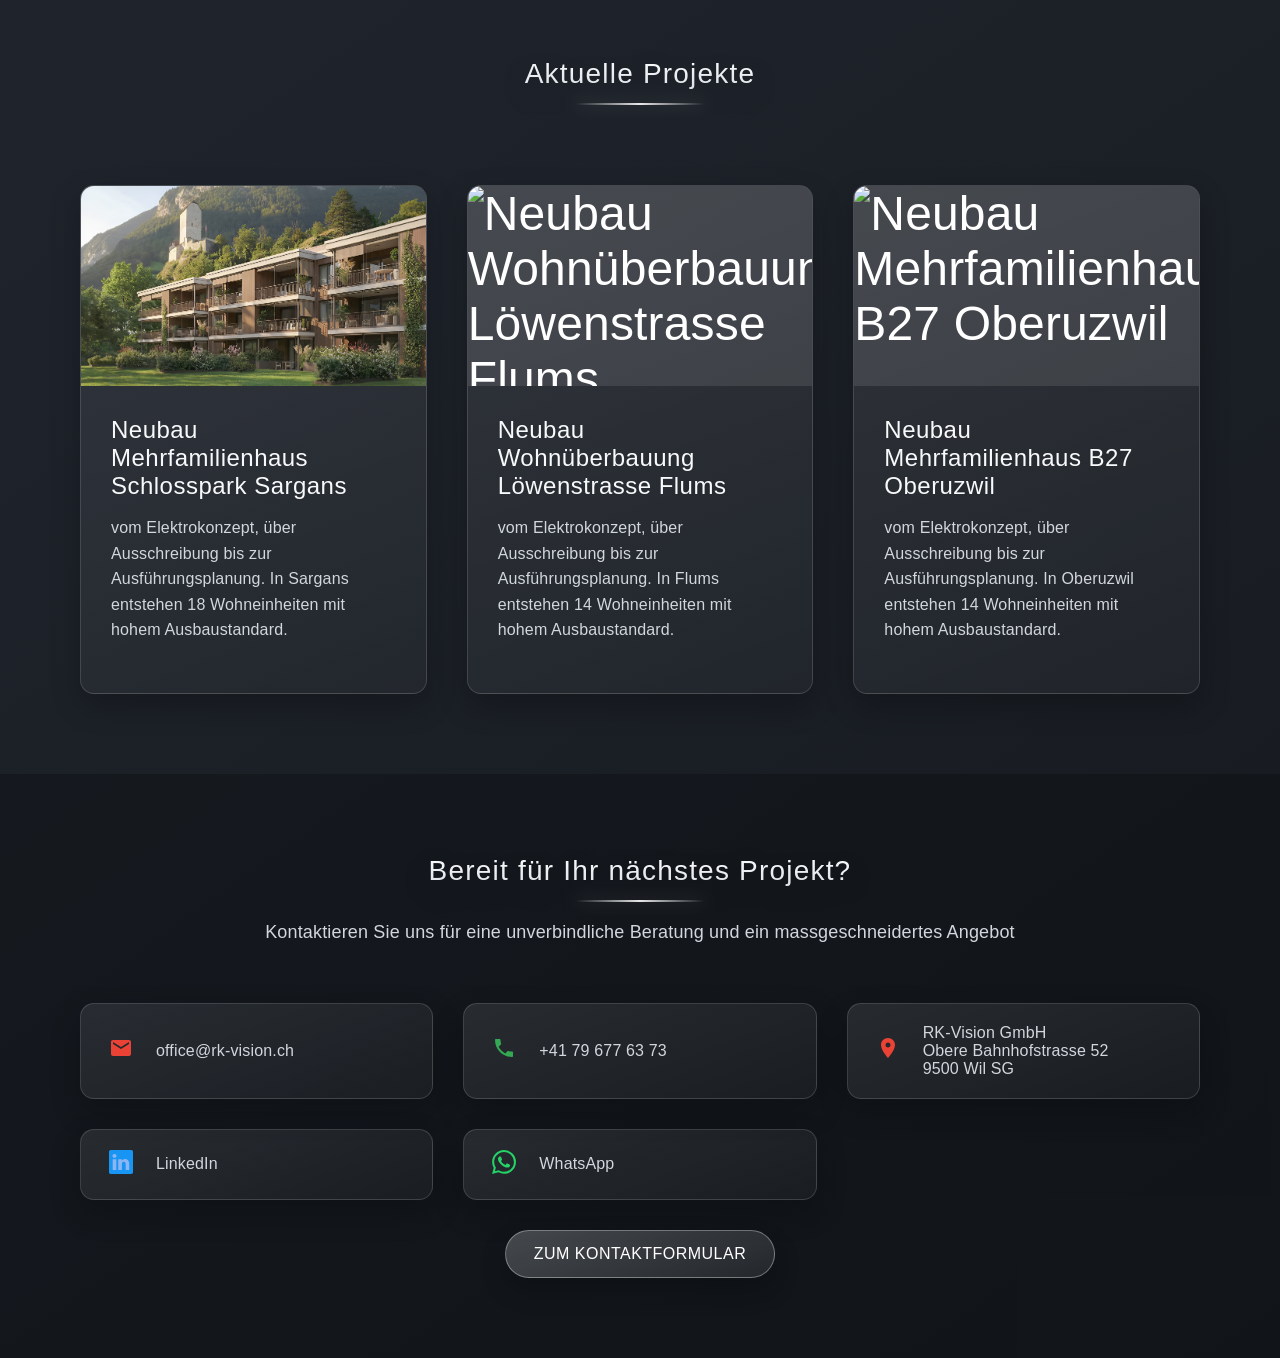
==== commit 689aa98a: "Commit Kontaktformular Ergänzung" ====
--- a/index.html
+++ b/index.html
@@ -21,7 +21,7 @@
     <meta http-equiv="X-Frame-Options" content="DENY">
     <meta http-equiv="X-XSS-Protection" content="1; mode=block">
     <meta http-equiv="Referrer-Policy" content="strict-origin-when-cross-origin">
-    <meta http-equiv="Content-Security-Policy" content="default-src 'self'; script-src 'self' 'unsafe-inline'; style-src 'self' 'unsafe-inline' https://fonts.googleapis.com; img-src 'self' data:; font-src 'self' https://fonts.gstatic.com; connect-src 'self'; frame-ancestors 'none'; base-uri 'self'; form-action 'self';">
+    <meta http-equiv="Content-Security-Policy" content="default-src 'self'; script-src 'self' 'unsafe-inline'; style-src 'self' 'unsafe-inline' https://fonts.googleapis.com; img-src 'self' data:; font-src 'self' https://fonts.gstatic.com; connect-src 'self'; frame-src 'self' https://www.google.com https://maps.google.com; frame-ancestors 'none'; base-uri 'self'; form-action 'self' mailto:;">
     <meta http-equiv="Permissions-Policy" content="geolocation=(), microphone=(), camera=(), payment=(), usb=(), magnetometer=(), gyroscope=(), accelerometer=()">
     <title>RK-Vision GmbH | Gebäudeautomation für EFH und MFH | Obere Bahnhofstrasse 52, Wil, Switzerland</title>
     <link rel="preconnect" href="https://fonts.googleapis.com">
@@ -67,7 +67,7 @@
                 <li class="nav-item"><a href="dienstleistungen.html">Dienstleistungen</a></li>
                 <li class="nav-item"><a href="projekte.html">Projekte</a></li>
                 <li class="nav-item"><a href="ueber-uns.html">Über uns</a></li>
-                <li class="nav-item"><a href="#contact">Kontakt</a></li>
+                <li class="nav-item"><a href="kontakt.html">Kontakt</a></li>
             </ul>
             <div class="nav-toggle" id="navToggle" role="button" aria-controls="navMenu" aria-expanded="false" tabindex="0">
                 <span></span>
@@ -255,7 +255,7 @@
             </div>
 
             <div class="cta-wrap">
-                <a href="mailto:office@rk-vision.ch" class="cta-button">Jetzt Kontakt aufnehmen</a>
+                <a href="kontakt.html" class="cta-button">Zum Kontaktformular</a>
             </div>
         </div>
     </section>
--- a/style.css
+++ b/style.css
@@ -462,6 +462,155 @@
 .contact-text {
     font-size: 16px;
     font-weight: 300;
+}
+
+.contact-form-map-grid {
+    margin-top: 40px;
+    display: grid;
+    grid-template-columns: 1fr;
+    gap: 30px;
+}
+
+.contact-form-card,
+.map-card {
+    padding: 28px;
+    border-radius: 14px;
+    background: rgba(255,255,255,0.05);
+    border: 1px solid rgba(255,255,255,0.12);
+}
+
+.contact-form-map-grid > .contact-form-card,
+.contact-form-map-grid > .map-card {
+    width: 100%;
+}
+
+.contact-form-title {
+    font-size: 24px;
+    font-weight: 500;
+    margin-bottom: 10px;
+}
+
+.contact-form-subtitle {
+    color: #cccccc;
+    font-size: 14px;
+    margin-bottom: 20px;
+}
+
+.contact-form {
+    display: grid;
+    gap: 16px;
+}
+
+.form-row {
+    display: grid;
+    gap: 8px;
+}
+
+.form-row label {
+    font-size: 14px;
+    color: #e0e0e0;
+}
+
+.form-row input,
+.form-row select,
+.form-row textarea {
+    width: 100%;
+    border: 1px solid rgba(255,255,255,0.22);
+    background: rgba(255,255,255,0.08);
+    color: #ffffff;
+    border-radius: 10px;
+    padding: 11px 12px;
+    font-size: 15px;
+    font-family: inherit;
+}
+
+.form-row select {
+    background: rgba(17, 22, 28, 0.95);
+    color: #ffffff;
+    color-scheme: dark;
+}
+
+.form-row select option {
+    background-color: #11161c;
+    color: #ffffff;
+}
+
+.form-row select option:disabled {
+    color: #a9b3bc;
+}
+
+.form-row input::placeholder,
+.form-row textarea::placeholder {
+    color: #b9c0c7;
+}
+
+.form-row input:focus,
+.form-row select:focus,
+.form-row textarea:focus {
+    outline: none;
+    border-color: rgba(255,255,255,0.5);
+    box-shadow: 0 0 0 3px rgba(255,255,255,0.12);
+}
+
+.form-checkbox-row {
+    grid-template-columns: auto 1fr;
+    gap: 10px;
+    align-items: start;
+}
+
+.form-checkbox-row input[type="checkbox"] {
+    width: 18px;
+    height: 18px;
+    margin-top: 2px;
+    accent-color: #25D366;
+}
+
+.form-checkbox-row label {
+    margin: 0;
+    font-size: 13px;
+    line-height: 1.5;
+}
+
+.contact-form .cta-button {
+    margin-top: 4px;
+    width: 100%;
+    text-align: center;
+    cursor: pointer;
+}
+
+.map-embed-wrap {
+    border-radius: 12px;
+    overflow: hidden;
+    border: 1px solid rgba(255,255,255,0.2);
+    min-height: 360px;
+}
+
+.map-embed-wrap iframe {
+    display: block;
+    width: 100%;
+    height: 360px;
+    border: 0;
+}
+
+.map-embed-wrap--dark {
+    position: relative;
+    background: #0f1217;
+}
+
+.map-embed-wrap--dark iframe {
+    filter: grayscale(1) invert(0.92) hue-rotate(180deg) saturate(0.75) contrast(0.95) brightness(0.9);
+}
+
+.map-embed-wrap--dark::after {
+    content: "";
+    position: absolute;
+    inset: 0;
+    background: rgba(8, 12, 18, 0.28);
+    pointer-events: none;
+}
+
+.container-contact-page {
+    padding-top: 120px;
 }
 
 /* Animations */
@@ -1116,6 +1265,8 @@
 .site-theme .service-card,
 .site-theme .project-card,
 .site-theme .contact-item,
+.site-theme .contact-form-card,
+.site-theme .map-card,
 .site-theme .content-section,
 .site-theme .team-section,
 .site-theme .faq-item {
@@ -1171,6 +1322,8 @@
 .site-theme .service-card:hover,
 .site-theme .project-card:hover,
 .site-theme .contact-item:hover,
+.site-theme .contact-form-card:hover,
+.site-theme .map-card:hover,
 .site-theme .faq-item:hover,
 .site-theme .content-section:hover,
 .site-theme .team-section:hover {
@@ -1262,9 +1415,23 @@
 .site-theme .value-description,
 .site-theme .member-description,
 .site-theme .contact-text,
+.site-theme .contact-form-subtitle,
 .site-theme .faq-answer,
 .site-theme .cta-text {
     color: #d2d7dd;
+}
+
+.site-theme .form-row input,
+.site-theme .form-row select,
+.site-theme .form-row textarea {
+    background: linear-gradient(160deg, rgba(255,255,255,0.13), rgba(255,255,255,0.05));
+    border-color: rgba(255,255,255,0.22);
+}
+
+.site-theme .form-row input:focus,
+.site-theme .form-row select:focus,
+.site-theme .form-row textarea:focus {
+    border-color: rgba(255,255,255,0.55);
 }
 
 .site-theme .cta-button {
@@ -1306,4 +1473,15 @@
     .site-theme .section-header .section-title::after {
         width: min(105px, 58%);
     }
-}
+
+    .contact-form-card,
+    .map-card {
+        padding: 20px;
+    }
+
+    .map-embed-wrap,
+    .map-embed-wrap iframe {
+        min-height: 300px;
+        height: 300px;
+    }
+}
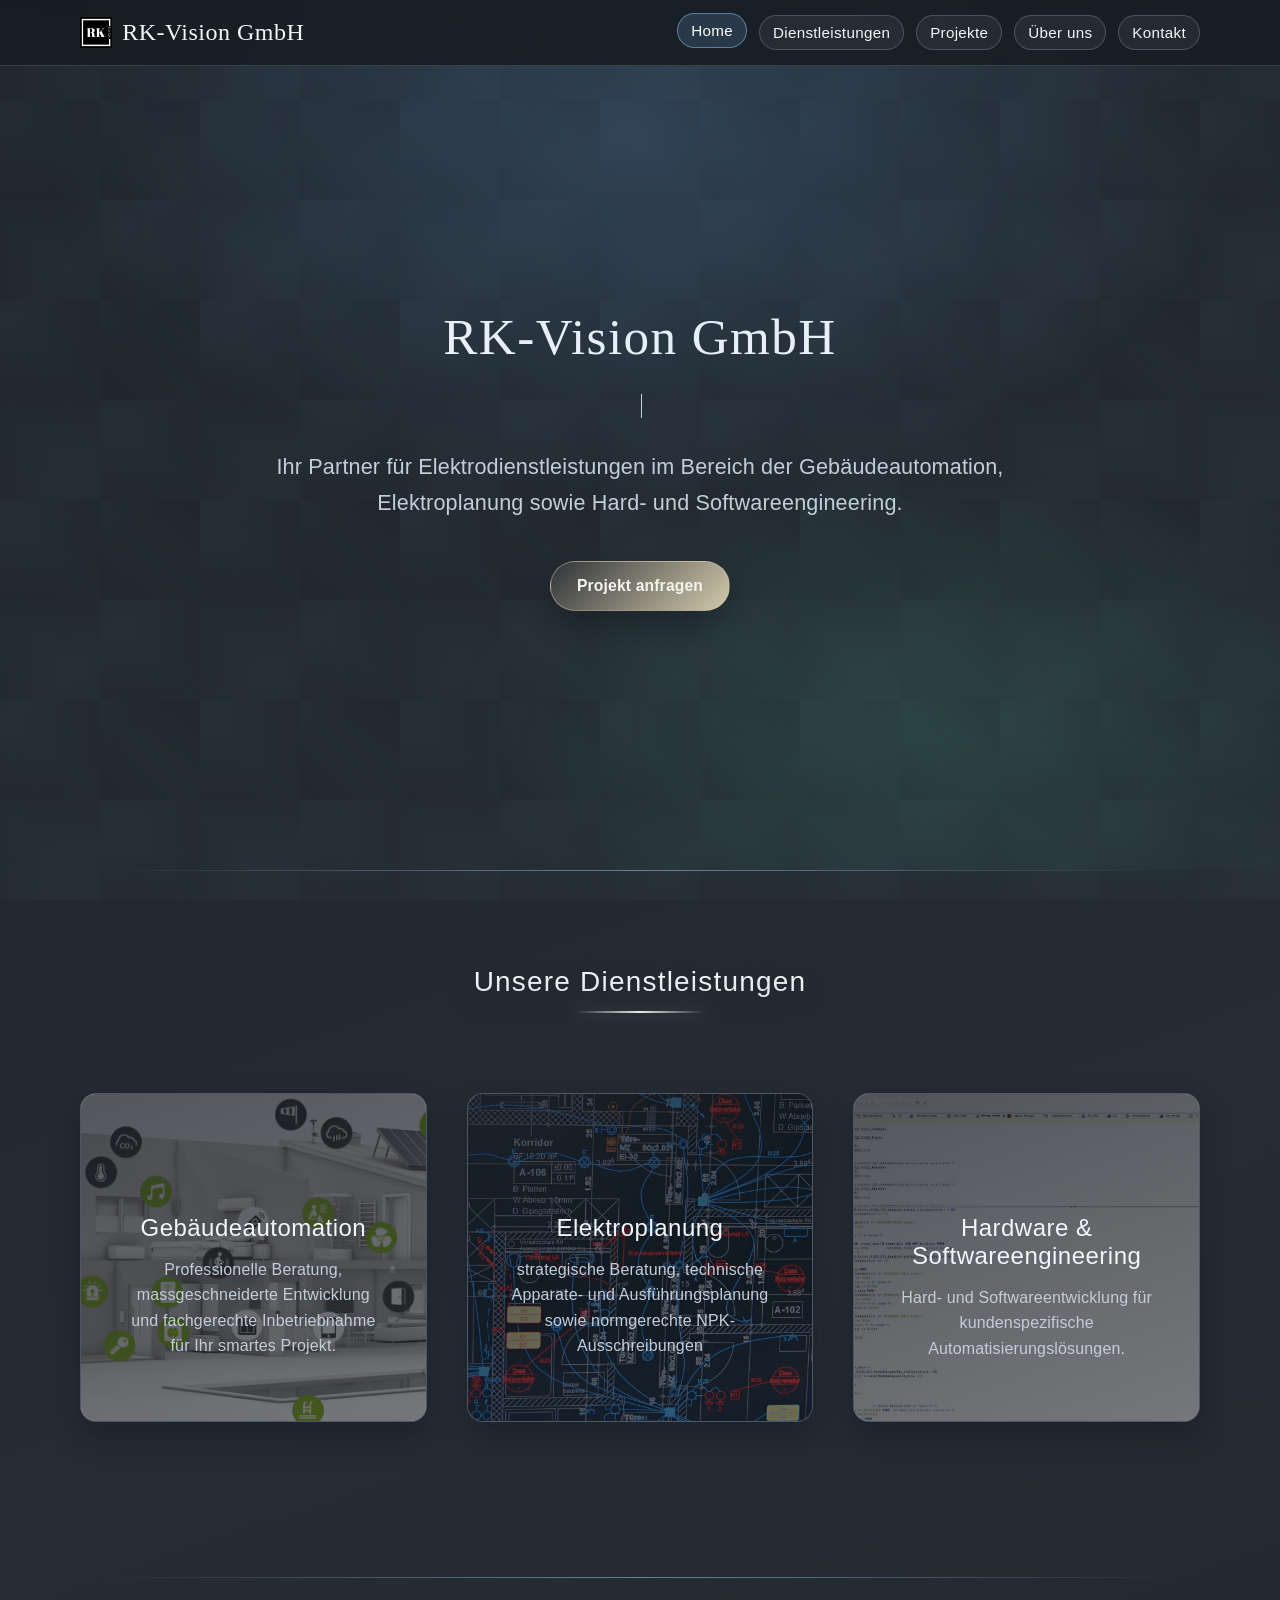
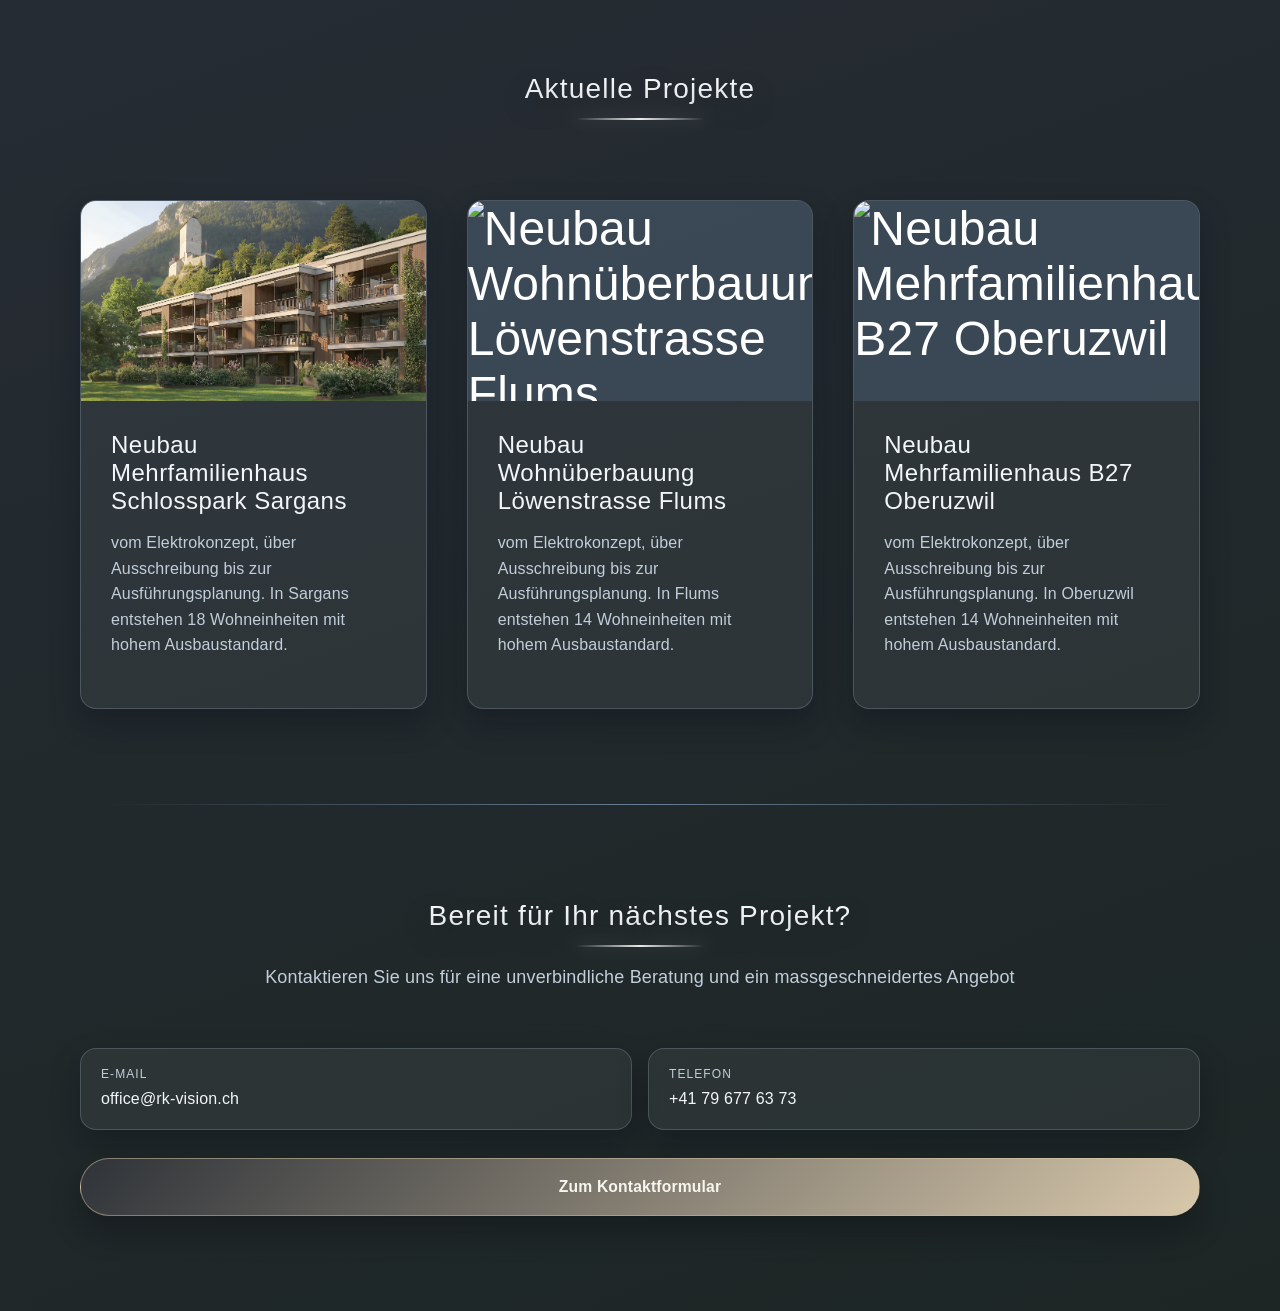
==== commit 8be58f3b: "Commit Diverse Anpassungen Design" ====
--- a/index.html
+++ b/index.html
@@ -78,20 +78,20 @@
     </nav>
 
     <main>
-    <section class="hero">
+    <section class="hero hero--fresh">
         <div class="hero-container">
             <div class="hero-content">
-                <div class="hero-logo">
-                    <img src="assets/icons/Logo.avif" alt="RK-Vision" class="hero-logo-img">
-                    <!-- Fallback falls kein Bild vorhanden ist -->
-                    <div class="hero-logo-fallback">
-                        <h1>RK</h1>
-                        <div class="vision">VISION</div>
-                    </div>
-                </div>
-                <div class="company-name">RK-Vision GmbH</div>
+                <div class="brand-lockup" aria-label="Firmenname RK-Vision GmbH">
+                    <div class="company-name">RK-Vision GmbH</div>
+                </div>
+                <p class="service-typer" aria-live="polite" aria-atomic="true">
+                    <span id="serviceTyperText"></span><span class="type-caret" aria-hidden="true"></span>
+                </p>
                 <div class="tagline">
                     Ihr Partner für Elektrodienstleistungen im Bereich der Gebäudeautomation, Elektroplanung sowie Hard- und Softwareengineering.
+                </div>
+                <div class="hero-actions">
+                    <a href="kontakt.html" class="cta-button cta-button--primary">Projekt anfragen</a>
                 </div>
             </div>
         </div>
@@ -200,62 +200,19 @@
                 <p class="section-subtitle">Kontaktieren Sie uns für eine unverbindliche Beratung und ein massgeschneidertes Angebot</p>
             </div>
 
-            <div class="contact-grid">
-                <a href="mailto:office@rk-vision.ch" class="contact-item">
-                    <div class="contact-icon">
-                        <!-- E-Mail Icon (rot) -->
-                        <svg xmlns="http://www.w3.org/2000/svg" viewBox="0 0 24 24" fill="#EA4335" style="width:1.5rem;height:1.5rem;">
-                            <path d="M20 4H4c-1.1 0-2 .9-2 2v12c0 1.1.9 2 2 2h16c1.1 0 2-.9 2-2V6c0-1.1-.9-2-2-2zm0 4-8 5-8-5V6l8 5 8-5v2z"/>
-                        </svg>
-                    </div>
-                    <div class="contact-text">office@rk-vision.ch</div>
+            <div class="contact-quickbar" aria-label="Schnellkontakt">
+                <a href="mailto:office@rk-vision.ch" class="contact-quickbar-item">
+                    <span class="contact-label">E-Mail</span>
+                    <span class="contact-value">office@rk-vision.ch</span>
                 </a>
-
-                <a href="tel:+41796776373" class="contact-item">
-                    <div class="contact-icon">
-                        <!-- Telefon Icon (grün) -->
-                        <svg xmlns="http://www.w3.org/2000/svg" viewBox="0 0 24 24" fill="#34A853" style="width:1.5rem;height:1.5rem;">
-                            <path d="M6.62 10.79c1.44 2.83 3.76 5.14 6.59 6.59l2.2-2.2c.27-.27.67-.36 1.02-.24 1.12.37 2.33.57 3.57.57.55 0 1 .45 1 1V20c0 .55-.45 1-1 1-9.39 0-17-7.61-17-17 0-.55.45-1 1-1h3.5c.55 0 1 .45 1 1 0 1.25.2 2.45.57 3.57.11.35.03.74-.25 1.02l-2.2 2.2z"/>
-                        </svg>
-                    </div>
-                    <div class="contact-text">+41 79 677 63 73</div>
+                <a href="tel:+41796776373" class="contact-quickbar-item">
+                    <span class="contact-label">Telefon</span>
+                    <span class="contact-value">+41 79 677 63 73</span>
                 </a>
-
-                <a href="https://www.google.com/maps/search/?api=1&query=RK-Vision+GmbH+Obere+Bahnhofstrasse+52+9500+Wil+SG" target="_blank" class="contact-item">
-                    <div class="contact-icon">
-                        <!-- Google Maps / Standort Icon (rot) -->
-                        <svg xmlns="http://www.w3.org/2000/svg" viewBox="0 0 24 24" fill="#EA4335" style="width:1.5rem;height:1.5rem;">
-                            <path d="M12 2C8.13 2 5 5.13 5 9c0 5.25 7 13 7 13s7-7.75 7-13c0-3.87-3.13-7-7-7zm0 9.5c-1.38 0-2.5-1.12-2.5-2.5s1.12-2.5 2.5-2.5 2.5 1.12 2.5 2.5-1.12 2.5-2.5 2.5z"/>
-                        </svg>
-                    </div>
-                    <div class="contact-text">
-                        RK-Vision GmbH<br>
-                        Obere Bahnhofstrasse 52<br>
-                        9500 Wil SG
-                    </div>
-                </a>
-
-                <a href="https://www.linkedin.com/in/raffael-kostezer-918b09198" target="_blank" rel="noopener noreferrer" class="contact-item">
-                    <div class="contact-icon">
-                        <!-- LinkedIn Icon (offizielles Blau) -->
-                        <img src="assets/icons/linkedin-icon-2.svg" alt="LinkedIn" class="icon-img" style="width:1.5rem;height:1.5rem;filter:invert(27%) sepia(97%) saturate(1200%) hue-rotate(183deg) brightness(95%) contrast(101%);">
-                    </div>
-                    <div class="contact-text">LinkedIn</div>
-                </a>
-
-                <a href="https://wa.me/41796776373" target="_blank" rel="noopener noreferrer" class="contact-item">
-                    <div class="contact-icon">
-                        <!-- WhatsApp Icon (offizielles Grün) -->
-                        <svg xmlns="http://www.w3.org/2000/svg" viewBox="0 0 24 24" fill="#25D366" style="width:1.5rem;height:1.5rem;">
-                            <path d="M17.472 14.382c-.297-.149-1.758-.867-2.03-.967-.273-.099-.471-.148-.67.15-.197.297-.767.966-.94 1.164-.173.199-.347.223-.644.075-.297-.15-1.255-.463-2.39-1.475-.883-.788-1.48-1.761-1.653-2.059-.173-.297-.018-.458.13-.606.134-.133.298-.347.446-.52.149-.174.198-.298.298-.497.099-.198.05-.371-.025-.52-.075-.149-.669-1.612-.916-2.207-.242-.579-.487-.5-.669-.51-.173-.008-.371-.01-.57-.01-.198 0-.52.074-.792.372-.272.297-1.04 1.016-1.04 2.479 0 1.462 1.065 2.875 1.213 3.074.149.198 2.096 3.2 5.077 4.487.709.306 1.262.489 1.694.625.712.227 1.36.195 1.871.118.571-.085 1.758-.719 2.006-1.413.248-.694.248-1.289.173-1.413-.074-.124-.272-.198-.57-.347m-5.421 7.403h-.004a9.87 9.87 0 01-5.031-1.378l-.361-.214-3.741.982.998-3.648-.235-.374a9.86 9.86 0 01-1.51-5.26c.001-5.45 4.436-9.884 9.888-9.884 2.64 0 5.122 1.03 6.988 2.898a9.825 9.825 0 012.893 6.994c-.003 5.45-4.437 9.884-9.885 9.884m8.413-18.297A11.815 11.815 0 0012.05 0C5.495 0 .16 5.335.157 11.892c0 2.096.547 4.142 1.588 5.945L.057 24l6.305-1.654a11.882 11.882 0 005.683 1.448h.005c6.554 0 11.89-5.335 11.893-11.893a11.821 11.821 0 00-3.48-8.413z"/>
-                        </svg>
-                    </div>
-                    <div class="contact-text">WhatsApp</div>
-                </a>
-            </div>
-
-            <div class="cta-wrap">
-                <a href="kontakt.html" class="cta-button">Zum Kontaktformular</a>
+            </div>
+
+            <div class="cta-wrap cta-wrap--wide">
+                <a href="kontakt.html" class="cta-button cta-button--primary cta-button--block">Zum Kontaktformular</a>
             </div>
         </div>
     </section>
--- a/style.css
+++ b/style.css
@@ -435,10 +435,37 @@
     margin-top: 40px;
 }
 
+.contact-quickbar {
+    margin-top: 40px;
+    display: grid;
+    grid-template-columns: repeat(auto-fit, minmax(260px, 1fr));
+    gap: 16px;
+}
+
+.contact-quickbar-item {
+    display: flex;
+    flex-direction: column;
+    gap: 6px;
+    padding: 18px 20px;
+    text-decoration: none;
+    color: #ffffff;
+    background: rgba(255,255,255,0.04);
+    border: 1px solid rgba(255,255,255,0.16);
+    border-radius: 12px;
+    transition: all 0.25s ease;
+}
+
+.contact-quickbar-item:hover {
+    background: rgba(255,255,255,0.08);
+    border-color: rgba(255,255,255,0.3);
+    transform: translateY(-2px);
+}
+
 .contact-item {
     display: flex;
-    align-items: center;
-    gap: 15px;
+    flex-direction: column;
+    align-items: flex-start;
+    gap: 6px;
     padding: 20px;
     background: rgba(255,255,255,0.05);
     border-radius: 10px;
@@ -462,6 +489,69 @@
 .contact-text {
     font-size: 16px;
     font-weight: 300;
+}
+
+.contact-label {
+    font-size: 12px;
+    text-transform: uppercase;
+    letter-spacing: 0.09em;
+    color: #b9c0c7;
+    font-weight: 500;
+}
+
+.contact-value {
+    font-size: 16px;
+    line-height: 1.5;
+    color: #ffffff;
+    font-weight: 400;
+}
+
+.contact-grid--details {
+    grid-template-columns: repeat(auto-fit, minmax(240px, 1fr));
+    gap: 16px;
+}
+
+.contact-item--clean {
+    min-height: 96px;
+    justify-content: center;
+    border: 1px solid rgba(255,255,255,0.14);
+    background: rgba(255,255,255,0.04);
+    border-radius: 12px;
+}
+
+.contact-item--clean:hover {
+    background: rgba(255,255,255,0.08);
+    border-color: rgba(255,255,255,0.28);
+}
+
+.contact-item-top {
+    display: inline-flex;
+    align-items: center;
+    gap: 10px;
+}
+
+.contact-item-icon {
+    width: 20px;
+    height: 20px;
+    display: inline-flex;
+    align-items: center;
+    justify-content: center;
+    color: #8f9aa7;
+    transition: color 0.25s ease, transform 0.25s ease;
+}
+
+.contact-item-icon svg {
+    width: 100%;
+    height: 100%;
+    display: block;
+    fill: currentColor;
+}
+
+.contact-item--clean:hover .contact-item-icon,
+.contact-item--clean:focus-visible .contact-item-icon,
+.contact-item--clean:active .contact-item-icon {
+    color: #4dc7a4;
+    transform: scale(1.06);
 }
 
 .contact-form-map-grid {
@@ -689,6 +779,10 @@
         grid-template-columns: 1fr;
     }
 
+    .contact-quickbar {
+        grid-template-columns: 1fr;
+    }
+
     .nav-container {
         padding: 0 20px;
     }
@@ -704,6 +798,191 @@
     .container {
         padding: 100px 20px 40px; /* Anpassung für alle Container auf Unterseiten */
     }
+}
+
+/* ===== Site Theme: anthrazit, freundlich-frisch und elegant ===== */
+body.site-theme {
+    background: linear-gradient(160deg, #1f242b 0%, #262c34 45%, #1d2625 100%);
+    color: #eef2f6;
+}
+
+body.site-theme .background-texture {
+    background-image:
+        radial-gradient(circle at 20% 22%, rgba(142, 188, 236, 0.11) 1px, transparent 1px),
+        radial-gradient(circle at 78% 72%, rgba(95, 194, 171, 0.1) 1px, transparent 1px);
+    background-size: 56px 56px;
+    opacity: 0.38;
+}
+
+body.site-theme .background-structure {
+    background-image:
+        linear-gradient(140deg, transparent 0%, rgba(116, 145, 178, 0.12) 35%, transparent 65%),
+        linear-gradient(40deg, transparent 0%, rgba(77, 165, 146, 0.1) 48%, transparent 100%);
+    opacity: 0.32;
+}
+
+body.site-theme .navigation,
+body.site-theme .navigation.scrolled {
+    background: rgba(24, 29, 35, 0.9);
+    border-bottom: 1px solid rgba(182, 201, 221, 0.2);
+}
+
+body.site-theme .nav-logo,
+body.site-theme .nav-item a,
+body.site-theme .company-name,
+body.site-theme .section-title,
+body.site-theme .service-title,
+body.site-theme .project-title,
+body.site-theme .contact-value,
+body.site-theme .cta-title,
+body.site-theme .page-title,
+body.site-theme .contact-form-title {
+    color: #f2f6fa;
+}
+
+body.site-theme .tagline,
+body.site-theme .section-subtitle,
+body.site-theme .service-description,
+body.site-theme .project-description,
+body.site-theme .contact-form-subtitle,
+body.site-theme .contact-label,
+body.site-theme .cta-text,
+body.site-theme .section-text,
+body.site-theme .page-subtitle,
+body.site-theme .contact-text,
+body.site-theme .form-row label {
+    color: #c2ceda;
+}
+
+body.site-theme .nav-item a {
+    border-radius: 999px;
+    border: 1px solid rgba(176, 197, 219, 0.26);
+    background: rgba(236, 244, 252, 0.06);
+    box-shadow: none;
+}
+
+body.site-theme .nav-item a:hover,
+body.site-theme .nav-item a.active {
+    background: rgba(116, 163, 212, 0.2);
+    color: #f8fbff;
+    border-color: rgba(139, 189, 240, 0.5);
+}
+
+body.site-theme .nav-toggle span {
+    background: #d8e6f4;
+}
+
+body.site-theme .hero-logo {
+    border: 1px solid rgba(158, 186, 216, 0.34);
+    background: rgba(234, 243, 251, 0.06);
+    border-radius: 18px;
+    box-shadow: 0 16px 34px rgba(7, 12, 18, 0.38);
+}
+
+body.site-theme .services-preview,
+body.site-theme .projects-preview,
+body.site-theme .contact-section,
+body.site-theme .cta-section {
+    background: transparent;
+}
+
+body.site-theme .service-card,
+body.site-theme .project-card,
+body.site-theme .contact-quickbar-item,
+body.site-theme .contact-item,
+body.site-theme .contact-form-card,
+body.site-theme .map-card {
+    background: rgba(235, 244, 252, 0.06);
+    border: 1px solid rgba(170, 193, 218, 0.24);
+    border-radius: 16px;
+    box-shadow: 0 14px 30px rgba(8, 14, 22, 0.3);
+}
+
+body.site-theme .service-card:hover,
+body.site-theme .project-card:hover,
+body.site-theme .contact-quickbar-item:hover,
+body.site-theme .contact-item:hover {
+    background: rgba(235, 244, 252, 0.1);
+    border-color: rgba(136, 189, 242, 0.48);
+    box-shadow: 0 22px 36px rgba(8, 14, 22, 0.4);
+    transform: translateY(-4px);
+}
+
+body.site-theme .projects-preview .project-image {
+    background: rgba(102, 138, 177, 0.22);
+}
+
+body.site-theme .form-row input,
+body.site-theme .form-row select,
+body.site-theme .form-row textarea {
+    border: 1px solid rgba(176, 197, 219, 0.28);
+    background: rgba(238, 246, 255, 0.06);
+    color: #f2f6fa;
+}
+
+body.site-theme .form-row input::placeholder,
+body.site-theme .form-row textarea::placeholder {
+    color: #aebdcc;
+}
+
+body.site-theme .form-row input:focus,
+body.site-theme .form-row select:focus,
+body.site-theme .form-row textarea:focus {
+    border-color: rgba(135, 188, 238, 0.72);
+    box-shadow: 0 0 0 3px rgba(88, 150, 210, 0.25);
+}
+
+/* CTA als eleganter Akzent-Button im dunklen Layout */
+body.site-theme .cta-button {
+    display: inline-flex;
+    align-items: center;
+    gap: 10px;
+    padding: 0;
+    margin-top: 0;
+    border: 0;
+    border-radius: 999px;
+    background: transparent;
+    color: #b7d9ff;
+    font-weight: 600;
+    letter-spacing: 0.01em;
+    text-transform: none;
+    box-shadow: none;
+    text-decoration: none;
+}
+
+body.site-theme .cta-button::before {
+    content: "";
+    width: 42px;
+    height: 42px;
+    border-radius: 999px;
+    background: linear-gradient(135deg, #6ea7de 0%, #4dc7a4 100%);
+    box-shadow: 0 10px 18px rgba(33, 89, 141, 0.42);
+    flex-shrink: 0;
+    transition: transform 0.28s ease, box-shadow 0.28s ease;
+}
+
+body.site-theme .cta-button::after {
+    content: "→";
+    margin-left: -34px;
+    color: #ffffff;
+    font-size: 18px;
+    line-height: 1;
+    transition: transform 0.28s ease;
+}
+
+body.site-theme .cta-button:hover {
+    color: #d7ebff;
+    transform: none;
+    background: transparent;
+}
+
+body.site-theme .cta-button:hover::before {
+    transform: translateX(2px) scale(1.03);
+    box-shadow: 0 12px 22px rgba(29, 79, 126, 0.5);
+}
+
+body.site-theme .cta-button:hover::after {
+    transform: translateX(2px);
 }
 
 /* ===== page-specific styles added to preserve original looks of subpages ===== */
@@ -1387,6 +1666,92 @@
     box-shadow: 0 0 18px rgba(255, 255, 255, 0.28);
 }
 
+/* ===== Dienstleistungen: frischerer Look ohne Inhaltsänderung ===== */
+body.services-page .container {
+    max-width: 1240px;
+}
+
+body.services-page .page-header {
+    margin-bottom: 54px;
+}
+
+body.services-page .page-header .page-title {
+    margin-bottom: 12px;
+}
+
+body.services-page .services-grid {
+    gap: 28px;
+}
+
+body.services-page .service-card {
+    position: relative;
+    border-radius: 18px;
+    border: 1px solid rgba(168, 194, 222, 0.24);
+    background: linear-gradient(160deg, rgba(233, 243, 255, 0.07), rgba(214, 235, 255, 0.03));
+    box-shadow: 0 14px 28px rgba(8, 14, 22, 0.28);
+    overflow: hidden;
+}
+
+body.services-page .service-card::before {
+    content: "";
+    position: absolute;
+    top: 0;
+    left: 0;
+    width: 100%;
+    height: 3px;
+    background: linear-gradient(90deg, #6ea7de 0%, #4dc7a4 100%);
+    opacity: 0.85;
+}
+
+body.services-page .service-card:hover {
+    transform: translateY(-7px);
+    border-color: rgba(137, 190, 242, 0.5);
+    box-shadow: 0 24px 36px rgba(8, 14, 22, 0.4);
+}
+
+body.services-page .service-icon {
+    width: 72px;
+    height: 72px;
+    margin: 0 auto 18px;
+    border-radius: 14px;
+    background: linear-gradient(145deg, rgba(110, 167, 222, 0.26), rgba(77, 199, 164, 0.14));
+    border: 1px solid rgba(163, 196, 227, 0.35);
+    box-shadow: inset 0 1px 0 rgba(255,255,255,0.16);
+}
+
+body.services-page .icon-img {
+    max-height: 62%;
+    max-width: 62%;
+}
+
+body.services-page .service-title {
+    font-size: 22px;
+    line-height: 1.3;
+}
+
+body.services-page .service-features li {
+    padding: 7px 0;
+    border-bottom: 1px dashed rgba(171, 196, 222, 0.22);
+}
+
+body.services-page .service-features li:last-child {
+    border-bottom: 0;
+}
+
+body.services-page .service-features li::before {
+    color: #8cc4f8;
+}
+
+@media (max-width: 768px) {
+    body.services-page .page-header {
+        margin-bottom: 38px;
+    }
+
+    body.services-page .service-card {
+        padding: 30px 24px;
+    }
+}
+
 .site-theme .content-section .section-title,
 .site-theme .team-section .section-title,
 .site-theme .faq-section .section-title {
@@ -1485,3 +1850,473 @@
         height: 300px;
     }
 }
+
+/* ===== 2026 Refresh: Home + Kontakt (modern, frisch, dark) ===== */
+.site-theme .hero--fresh {
+    position: relative;
+    min-height: calc(100vh - 30px);
+}
+
+.site-theme .hero--fresh::before {
+    content: "";
+    position: absolute;
+    inset: 0;
+    background:
+        radial-gradient(64% 56% at 50% 16%, rgba(107, 170, 232, 0.2) 0%, rgba(107, 170, 232, 0) 74%),
+        radial-gradient(50% 42% at 72% 84%, rgba(86, 205, 171, 0.14) 0%, rgba(86, 205, 171, 0) 74%);
+    pointer-events: none;
+}
+
+.site-theme .hero-eyebrow {
+    display: inline-block;
+    margin-bottom: 22px;
+    padding: 8px 14px;
+    font-size: 0.76rem;
+    font-weight: 600;
+    letter-spacing: 0.08em;
+    text-transform: uppercase;
+    color: #d7e8fb;
+    border: 1px solid rgba(165, 204, 240, 0.4);
+    background: rgba(169, 209, 246, 0.1);
+    border-radius: 999px;
+}
+
+.site-theme .hero--fresh .hero-logo {
+    border-radius: 22px;
+    border-color: rgba(170, 210, 246, 0.35);
+    box-shadow: 0 24px 46px rgba(4, 12, 20, 0.46);
+}
+
+.site-theme .hero--fresh .company-name {
+    margin-bottom: 16px;
+    font-size: clamp(2rem, 4vw, 3.2rem);
+}
+
+.site-theme .service-typer {
+    min-height: 1.8em;
+    margin: 0 auto 16px;
+    font-size: clamp(1rem, 2.1vw, 1.35rem);
+    font-weight: 500;
+    letter-spacing: 0.03em;
+    color: #d7e8fb;
+}
+
+.site-theme #serviceTyperText {
+    display: inline-block;
+}
+
+.site-theme .type-caret {
+    display: inline-block;
+    width: 1px;
+    height: 1.1em;
+    margin-left: 0.18em;
+    vertical-align: -0.1em;
+    background: rgba(215, 232, 251, 0.9);
+    animation: typeCaretBlink 0.9s steps(1, end) infinite;
+}
+
+@keyframes typeCaretBlink {
+    0%, 45% { opacity: 1; }
+    50%, 100% { opacity: 0; }
+}
+
+.site-theme .brand-lockup {
+    display: inline-flex;
+    flex-direction: column;
+    align-items: center;
+    gap: 8px;
+    margin-bottom: 12px;
+}
+
+.site-theme .brand-note {
+    margin: 0;
+    font-size: 0.82rem;
+    letter-spacing: 0.1em;
+    text-transform: uppercase;
+    color: #c7d8ea;
+    font-weight: 500;
+}
+
+/* ===== Home Varianten (A/B/C) =====
+   Wechsel in index.html über body-Klasse:
+   home-variant-a | home-variant-b | home-variant-c */
+
+/* Basis: Keine Box um Firmennamen */
+.site-theme .brand-lockup,
+.site-theme .company-name,
+.site-theme .brand-note,
+.site-theme .hero-logo {
+    transition: all 0.3s ease;
+}
+
+/* Variante A: Klassisch zentriert, Logo oben, Name darunter mit feiner Linie */
+.home-variant-a.site-theme .hero--fresh .hero-content {
+    text-align: center;
+}
+
+.home-variant-a.site-theme .hero--fresh .hero-logo {
+    margin: 0 auto 24px;
+    max-width: 320px;
+}
+
+.home-variant-a.site-theme .brand-lockup {
+    position: relative;
+    padding-top: 14px;
+}
+
+.home-variant-a.site-theme .brand-lockup::before {
+    content: "";
+    width: 84px;
+    height: 1px;
+    background: linear-gradient(90deg, rgba(173, 207, 238, 0), rgba(173, 207, 238, 0.9), rgba(173, 207, 238, 0));
+    position: absolute;
+    top: 0;
+    left: 50%;
+    transform: translateX(-50%);
+}
+
+/* Variante B: Name linksbündig unter Logo (editorial / modern) */
+.home-variant-b.site-theme .hero--fresh .hero-content {
+    text-align: left;
+    max-width: 820px;
+    margin-inline: auto;
+}
+
+.home-variant-b.site-theme .hero--fresh .hero-logo {
+    margin: 0 0 22px;
+    max-width: 290px;
+}
+
+.home-variant-b.site-theme .brand-lockup {
+    align-items: flex-start;
+    margin-bottom: 16px;
+}
+
+.home-variant-b.site-theme .company-name {
+    letter-spacing: 1px;
+}
+
+.home-variant-b.site-theme .brand-note {
+    letter-spacing: 0.08em;
+}
+
+.home-variant-b.site-theme .hero--fresh .tagline,
+.home-variant-b.site-theme .hero-actions {
+    margin-left: 0;
+    margin-right: 0;
+    justify-content: flex-start;
+}
+
+/* Variante C: Kompakt nebeneinander (Logo + Name als Lockup-Row) */
+.home-variant-c.site-theme .hero--fresh .hero-content {
+    text-align: center;
+}
+
+.home-variant-c.site-theme .hero--fresh .hero-logo {
+    display: inline-block;
+    vertical-align: middle;
+    margin: 0 18px 18px 0;
+    max-width: 220px;
+    padding: 16px 18px;
+}
+
+.home-variant-c.site-theme .brand-lockup {
+    display: inline-flex;
+    vertical-align: middle;
+    align-items: flex-start;
+    text-align: left;
+    margin-bottom: 20px;
+}
+
+.home-variant-c.site-theme .company-name {
+    font-size: clamp(1.9rem, 3.6vw, 2.8rem);
+    line-height: 1.1;
+}
+
+@media (max-width: 900px) {
+    .home-variant-b.site-theme .hero--fresh .hero-content {
+        text-align: center;
+    }
+
+    .home-variant-b.site-theme .hero--fresh .hero-logo {
+        margin: 0 auto 22px;
+    }
+
+    .home-variant-b.site-theme .brand-lockup {
+        align-items: center;
+    }
+
+    .home-variant-b.site-theme .hero--fresh .tagline,
+    .home-variant-b.site-theme .hero-actions {
+        margin-left: auto;
+        margin-right: auto;
+        justify-content: center;
+    }
+}
+
+@media (max-width: 680px) {
+    .home-variant-c.site-theme .hero--fresh .hero-logo {
+        display: block;
+        margin: 0 auto 16px;
+        max-width: 250px;
+    }
+
+    .home-variant-c.site-theme .brand-lockup {
+        display: flex;
+        align-items: center;
+        text-align: center;
+        margin-bottom: 18px;
+    }
+}
+
+/* ===== Neue Home Varianten D/E/F ===== */
+/* D: Logo als Top-Marke klein, Firmenname dominant darunter */
+.home-variant-d.site-theme .hero--fresh .hero-content {
+    text-align: center;
+}
+
+.home-variant-d.site-theme .hero--fresh .hero-logo {
+    max-width: 170px;
+    padding: 12px 14px;
+    margin: 0 auto 14px;
+    border-radius: 14px;
+}
+
+.home-variant-d.site-theme .company-name {
+    font-size: clamp(2.2rem, 4.8vw, 3.6rem);
+    letter-spacing: 0.02em;
+    margin-bottom: 10px;
+}
+
+/* E: Logo links als Badge, Name rechts gross in einer Reihe */
+.home-variant-e.site-theme .hero--fresh .hero-content {
+    text-align: left;
+}
+
+.home-variant-e.site-theme .hero--fresh .hero-logo {
+    display: inline-flex;
+    vertical-align: middle;
+    width: 140px;
+    max-width: 140px;
+    margin: 0 16px 14px 0;
+    padding: 10px 12px;
+    border-radius: 12px;
+}
+
+.home-variant-e.site-theme .brand-lockup {
+    display: inline-flex;
+    vertical-align: middle;
+    align-items: center;
+    margin-bottom: 14px;
+}
+
+.home-variant-e.site-theme .company-name {
+    font-size: clamp(2rem, 4.2vw, 3.2rem);
+    margin-bottom: 0;
+}
+
+.home-variant-e.site-theme .hero--fresh .tagline,
+.home-variant-e.site-theme .hero-actions {
+    margin-left: 0;
+    margin-right: 0;
+    justify-content: flex-start;
+}
+
+/* F: Logo unter dem Namen als Signet-Abschluss */
+.home-variant-f.site-theme .hero--fresh .hero-content {
+    display: flex;
+    flex-direction: column;
+    align-items: center;
+    text-align: center;
+}
+
+.home-variant-f.site-theme .brand-lockup {
+    order: 1;
+    margin-bottom: 8px;
+}
+
+.home-variant-f.site-theme .company-name {
+    font-size: clamp(2.1rem, 4.4vw, 3.3rem);
+    margin-bottom: 0;
+}
+
+.home-variant-f.site-theme .hero--fresh .hero-logo {
+    order: 2;
+    max-width: 190px;
+    padding: 12px 14px;
+    margin: 0 auto 20px;
+    border-radius: 14px;
+}
+
+.home-variant-f.site-theme .hero--fresh .tagline {
+    order: 3;
+}
+
+.home-variant-f.site-theme .hero-actions {
+    order: 4;
+}
+
+@media (max-width: 900px) {
+    .home-variant-e.site-theme .hero--fresh .hero-content {
+        text-align: center;
+    }
+
+    .home-variant-e.site-theme .hero--fresh .hero-logo {
+        display: block;
+        margin: 0 auto 14px;
+    }
+
+    .home-variant-e.site-theme .brand-lockup {
+        display: flex;
+        align-items: center;
+        justify-content: center;
+        margin-bottom: 14px;
+    }
+
+    .home-variant-e.site-theme .hero--fresh .tagline,
+    .home-variant-e.site-theme .hero-actions {
+        margin-left: auto;
+        margin-right: auto;
+        justify-content: center;
+    }
+}
+
+.site-theme .hero--fresh .tagline {
+    max-width: 780px;
+    margin-left: auto;
+    margin-right: auto;
+}
+
+.site-theme .hero-actions {
+    display: flex;
+    justify-content: center;
+    margin-top: 18px;
+}
+
+.site-theme .cta-button.cta-button--primary {
+    display: inline-flex;
+    justify-content: center;
+    align-items: center;
+    width: auto;
+    min-height: 50px;
+    padding: 14px 26px;
+    border-radius: 999px;
+    border: 1px solid rgba(214, 196, 166, 0.5);
+    background: linear-gradient(135deg, #2f3338 0%, #d8c8ab 100%);
+    color: #f8f5ef;
+    text-decoration: none;
+    text-transform: none;
+    letter-spacing: 0.01em;
+    font-size: 0.98rem;
+    font-weight: 600;
+    box-shadow: 0 16px 28px rgba(12, 14, 17, 0.36);
+    transition: transform 0.28s ease, box-shadow 0.28s ease, filter 0.28s ease;
+}
+
+.site-theme .cta-button.cta-button--primary::before,
+.site-theme .cta-button.cta-button--primary::after {
+    display: none;
+}
+
+.site-theme .cta-button.cta-button--primary:hover {
+    transform: translateY(-3px);
+    box-shadow: 0 20px 34px rgba(12, 14, 17, 0.42);
+    filter: brightness(1.05);
+}
+
+.site-theme .cta-wrap--wide {
+    margin-top: 28px;
+}
+
+.site-theme .cta-button.cta-button--primary.cta-button--block {
+    width: 100%;
+    min-height: 58px;
+    margin-top: 0;
+}
+
+.site-theme .contact-grid--pro {
+    grid-template-columns: repeat(12, minmax(0, 1fr));
+    gap: 14px;
+}
+
+.site-theme .contact-grid--pro .contact-item--clean {
+    min-height: 110px;
+    padding: 18px 18px;
+    justify-content: center;
+    border-radius: 14px;
+    border: 1px solid rgba(166, 195, 224, 0.34);
+    background: linear-gradient(160deg, rgba(238, 246, 255, 0.1), rgba(238, 246, 255, 0.04));
+}
+
+.site-theme .contact-grid--pro .contact-item--clean:nth-child(1),
+.site-theme .contact-grid--pro .contact-item--clean:nth-child(2) {
+    grid-column: span 6;
+}
+
+.site-theme .contact-grid--pro .contact-item--clean:nth-child(n+3) {
+    grid-column: span 4;
+}
+
+.site-theme .contact-grid--pro .contact-item--clean:hover {
+    border-color: rgba(143, 198, 246, 0.56);
+    box-shadow: 0 14px 26px rgba(6, 16, 28, 0.38);
+}
+
+.site-theme .contact-grid--pro .contact-value {
+    font-size: 0.95rem;
+}
+
+.site-theme .contact-form-card .cta-button.cta-button--primary {
+    width: 100%;
+    margin-top: 8px;
+}
+
+.site-theme .services-preview,
+.site-theme .projects-preview,
+.site-theme .contact-section {
+    position: relative;
+    padding-top: 95px;
+    padding-bottom: 95px;
+}
+
+.site-theme .services-preview::before,
+.site-theme .projects-preview::before,
+.site-theme .contact-section::before {
+    content: "";
+    position: absolute;
+    top: 0;
+    left: 50%;
+    transform: translateX(-50%);
+    width: min(1080px, calc(100% - 42px));
+    height: 1px;
+    background: linear-gradient(90deg, rgba(125, 157, 190, 0), rgba(154, 191, 228, 0.58), rgba(125, 157, 190, 0));
+}
+
+@media (max-width: 900px) {
+    .site-theme .contact-grid--pro .contact-item--clean:nth-child(1),
+    .site-theme .contact-grid--pro .contact-item--clean:nth-child(2),
+    .site-theme .contact-grid--pro .contact-item--clean:nth-child(n+3) {
+        grid-column: span 6;
+    }
+}
+
+@media (max-width: 680px) {
+    .site-theme .hero-eyebrow {
+        margin-bottom: 18px;
+        font-size: 0.69rem;
+    }
+
+    .site-theme .hero--fresh .company-name {
+        font-size: clamp(1.75rem, 8vw, 2.3rem);
+    }
+
+    .site-theme .contact-grid--pro {
+        grid-template-columns: 1fr;
+    }
+
+    .site-theme .contact-grid--pro .contact-item--clean:nth-child(1),
+    .site-theme .contact-grid--pro .contact-item--clean:nth-child(2),
+    .site-theme .contact-grid--pro .contact-item--clean:nth-child(n+3) {
+        grid-column: auto;
+    }
+}
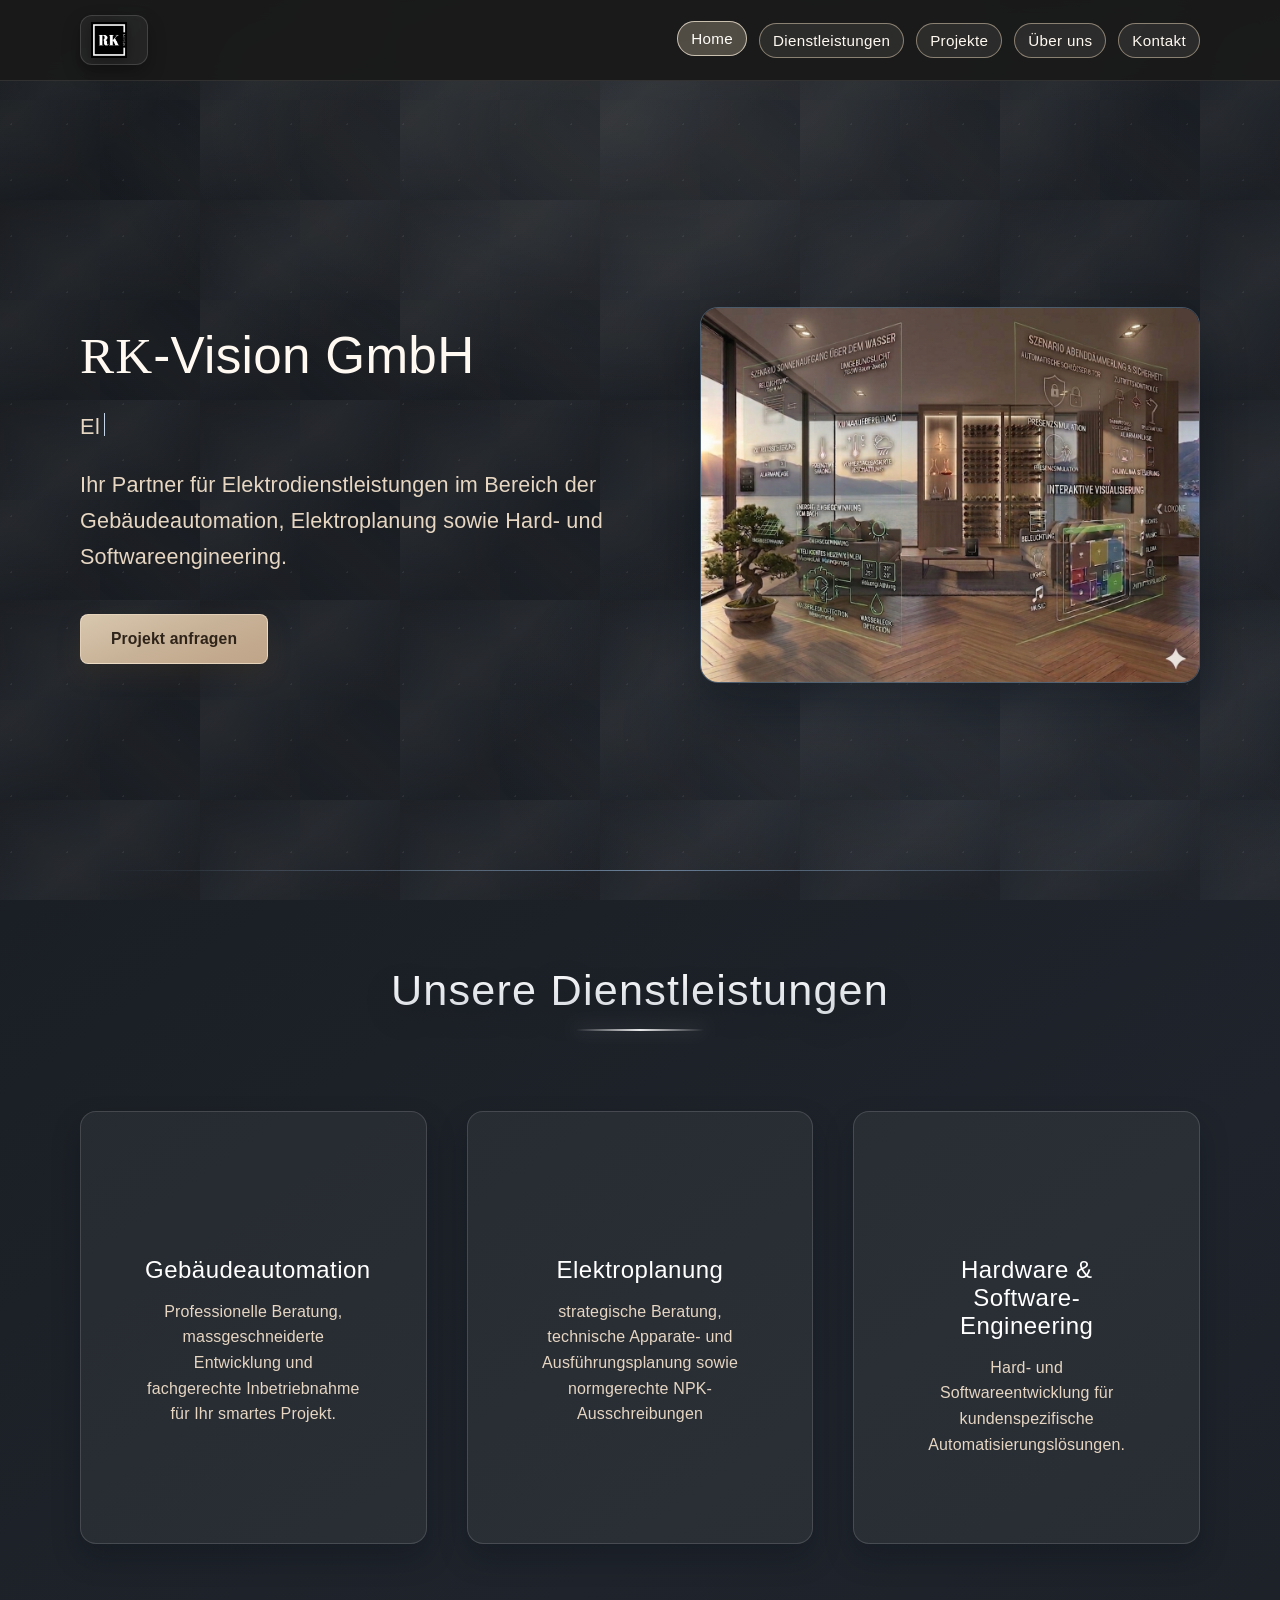
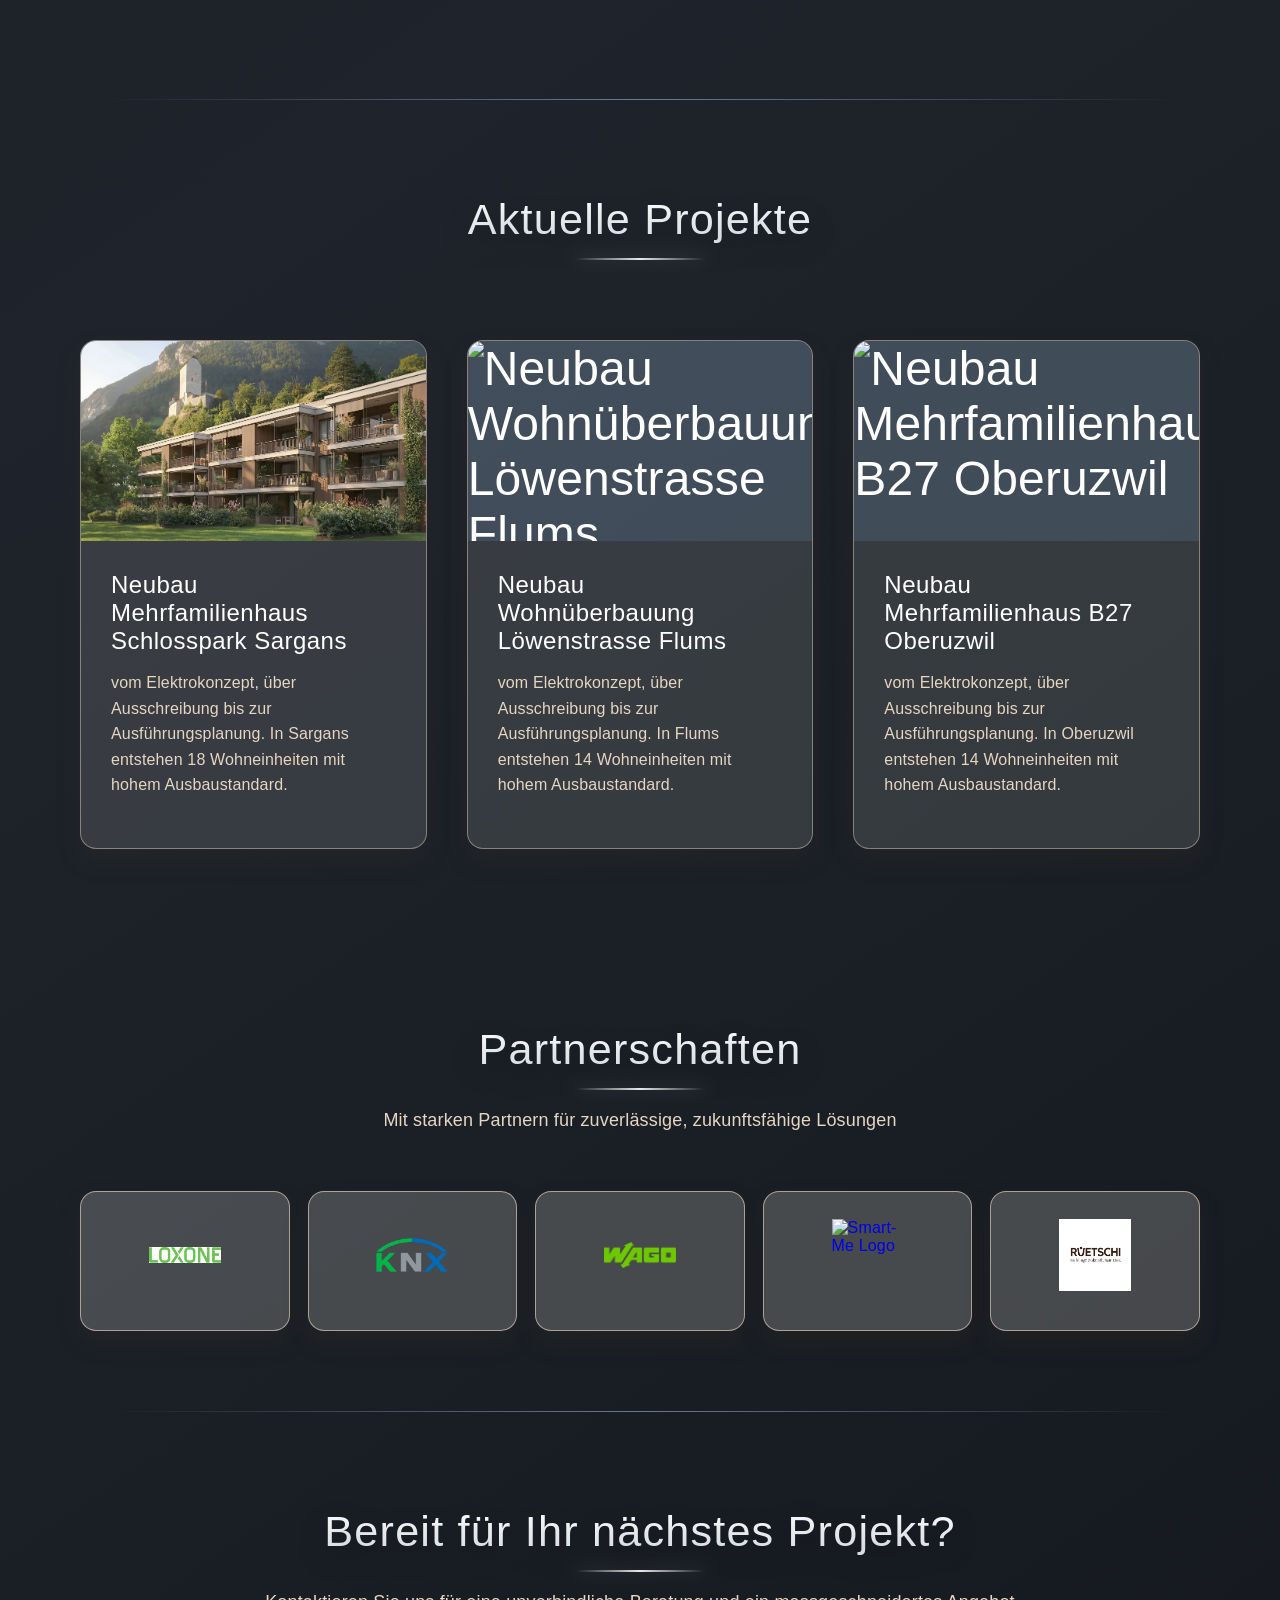
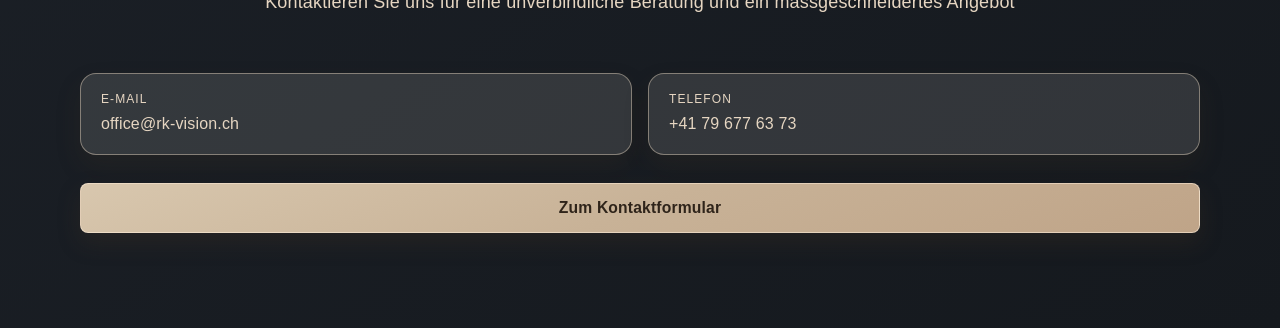
==== commit ee288450: "Commit Diverse Anpassungen Design, Partnerschaften etc." ====
--- a/index.html
+++ b/index.html
@@ -21,7 +21,7 @@
     <meta http-equiv="X-Frame-Options" content="DENY">
     <meta http-equiv="X-XSS-Protection" content="1; mode=block">
     <meta http-equiv="Referrer-Policy" content="strict-origin-when-cross-origin">
-    <meta http-equiv="Content-Security-Policy" content="default-src 'self'; script-src 'self' 'unsafe-inline'; style-src 'self' 'unsafe-inline' https://fonts.googleapis.com; img-src 'self' data:; font-src 'self' https://fonts.gstatic.com; connect-src 'self'; frame-src 'self' https://www.google.com https://maps.google.com; frame-ancestors 'none'; base-uri 'self'; form-action 'self' mailto:;">
+    <meta http-equiv="Content-Security-Policy" content="default-src 'self'; script-src 'self' 'unsafe-inline'; style-src 'self' 'unsafe-inline' https://fonts.googleapis.com; img-src 'self' data: https://cdn.simpleicons.org; font-src 'self' https://fonts.gstatic.com; connect-src 'self'; frame-src 'self' https://www.google.com https://maps.google.com; frame-ancestors 'none'; base-uri 'self'; form-action 'self' https://formsubmit.co;">
     <meta http-equiv="Permissions-Policy" content="geolocation=(), microphone=(), camera=(), payment=(), usb=(), magnetometer=(), gyroscope=(), accelerometer=()">
     <title>RK-Vision GmbH | Gebäudeautomation für EFH und MFH | Obere Bahnhofstrasse 52, Wil, Switzerland</title>
     <link rel="preconnect" href="https://fonts.googleapis.com">
@@ -60,7 +60,7 @@
         <div class="nav-container">
             <a href="index.html" class="nav-logo">
                 <img src="assets/icons/Logo.avif" alt="RK-Vision Logo" class="logo-img">
-                <span class="brand-name">RK-Vision GmbH</span>
+                <span class="brand-name"></span>
             </a>
             <ul class="nav-menu" id="navMenu">
                 <li class="nav-item"><a href="index.html" class="active">Home</a></li>
@@ -79,10 +79,10 @@
 
     <main>
     <section class="hero hero--fresh">
-        <div class="hero-container">
+        <div class="hero-container hero-container--split">
             <div class="hero-content">
                 <div class="brand-lockup" aria-label="Firmenname RK-Vision GmbH">
-                    <div class="company-name">RK-Vision GmbH</div>
+                    <div class="company-name"><span class="rk-brand">RK</span><span class="vision-brand">-Vision GmbH</span></div>
                 </div>
                 <p class="service-typer" aria-live="polite" aria-atomic="true">
                     <span id="serviceTyperText"></span><span class="type-caret" aria-hidden="true"></span>
@@ -91,8 +91,11 @@
                     Ihr Partner für Elektrodienstleistungen im Bereich der Gebäudeautomation, Elektroplanung sowie Hard- und Softwareengineering.
                 </div>
                 <div class="hero-actions">
-                    <a href="kontakt.html" class="cta-button cta-button--primary">Projekt anfragen</a>
-                </div>
+                    <a href="kontakt.html#kontaktformular" class="cta-button cta-button--primary">Projekt anfragen</a>
+                </div>
+            </div>
+            <div class="hero-media">
+                <img src="assets/icons/Home_Smarthome.png" alt="Smarthome Visualisierung von RK-Vision GmbH" class="hero-media-img">
             </div>
         </div>
     </section>
@@ -106,6 +109,7 @@
 
             <div class="services-grid">
                 <div class="service-card service-card--automation" data-href="dienstleistungen.html#automation" role="link" tabindex="0">
+                    <div class="service-content">
                     <div class="service-icon">
                         <img src="assets/icons/automation.svg" alt="" class="icon-img">
                         <span class="icon-fallback">■</span>
@@ -114,9 +118,11 @@
                     <p class="service-description">
                         Professionelle Beratung, massgeschneiderte Entwicklung und fachgerechte Inbetriebnahme für Ihr smartes Projekt.
                     </p>
+                    </div>
                 </div>
 
                 <div class="service-card service-card--planung" data-href="dienstleistungen.html#planning" role="link" tabindex="0">
+                    <div class="service-content">
                     <div class="service-icon">
                         <img src="assets/icons/planning.svg" alt="" class="icon-img">
                         <span class="icon-fallback">▲</span>
@@ -125,17 +131,20 @@
                     <p class="service-description">
                         strategische Beratung, technische Apparate- und Ausführungsplanung sowie normgerechte NPK-Ausschreibungen
                     </p>
+                    </div>
                 </div>
 
                 <div class="service-card service-card--engineering" data-href="dienstleistungen.html#engineering" role="link" tabindex="0">
+                    <div class="service-content">
                     <div class="service-icon">
                         <img src="assets/icons/engineering.svg" alt="" class="icon-img">
                         <span class="icon-fallback">●</span>
                     </div>
-                    <h3 class="service-title">Hardware & Softwareengineering</h3>
+                    <h3 class="service-title">Hardware & Software-Engineering</h3>
                     <p class="service-description">
                         Hard- und Softwareentwicklung für kundenspezifische Automatisierungslösungen.
                     </p>
+                    </div>
                 </div>
                     
             </div>
@@ -193,6 +202,38 @@
         </div>
     </section>
 
+    <section class="partners-section" aria-labelledby="partners-heading">
+        <div class="section-container">
+            <div class="section-header">
+                <h2 class="section-title" id="partners-heading">Partnerschaften</h2>
+                <p class="section-subtitle">Mit starken Partnern für zuverlässige, zukunftsfähige Lösungen</p>
+            </div>
+
+            <div class="partners-grid">
+                <a class="partner-card" href="https://www.loxone.com/dech/" target="_blank" rel="noopener noreferrer">
+                    <img src="assets/icons/Loxone_Logo.jpg" alt="Loxone Logo" class="partner-logo">
+                    <span class="partner-name"></span>
+                </a>
+                <a class="partner-card" href="https://www.knx.org/" target="_blank" rel="noopener noreferrer">
+                    <img src="assets/icons/KNX_logo.png" alt="KNX Logo" class="partner-logo">
+                    <span class="partner-name"></span>
+                </a>
+                <a class="partner-card" href="https://www.wago.com/ch-de" target="_blank" rel="noopener noreferrer">
+                    <img src="assets/icons/Wago_Logo.png" alt="WAGO Logo" class="partner-logo">
+                    <span class="partner-name"></span>
+                </a>
+                <a class="partner-card" href="https://www.smart-me.com/" target="_blank" rel="noopener noreferrer">
+                    <img src="https://cdn.simpleicons.org/smart/111111" alt="Smart-Me Logo" class="partner-logo">
+                    <span class="partner-name"></span>
+                </a>
+                <a class="partner-card" href="https://www.guk.ch/" target="_blank" rel="noopener noreferrer">
+                    <img src="assets/icons/Rüetschi_Logo.png" alt="Glockengiesserei Rüetschi Logo" class="partner-logo">
+                    <span class="partner-name"></span>
+                </a>
+            </div>
+        </div>
+    </section>
+
     <section class="contact-section" id="contact">
         <div class="section-container">
             <div class="section-header">
@@ -212,7 +253,7 @@
             </div>
 
             <div class="cta-wrap cta-wrap--wide">
-                <a href="kontakt.html" class="cta-button cta-button--primary cta-button--block">Zum Kontaktformular</a>
+                <a href="kontakt.html#kontaktformular" class="cta-button cta-button--primary cta-button--block">Zum Kontaktformular</a>
             </div>
         </div>
     </section>
--- a/style.css
+++ b/style.css
@@ -802,29 +802,29 @@
 
 /* ===== Site Theme: anthrazit, freundlich-frisch und elegant ===== */
 body.site-theme {
-    background: linear-gradient(160deg, #1f242b 0%, #262c34 45%, #1d2625 100%);
-    color: #eef2f6;
+    background: linear-gradient(150deg, #d8c7ae 0%, #c8b297 45%, #bfa488 100%);
+    color: #2f241a;
 }
 
 body.site-theme .background-texture {
     background-image:
-        radial-gradient(circle at 20% 22%, rgba(142, 188, 236, 0.11) 1px, transparent 1px),
-        radial-gradient(circle at 78% 72%, rgba(95, 194, 171, 0.1) 1px, transparent 1px);
+        radial-gradient(circle at 20% 22%, rgba(255, 255, 255, 0.18) 1px, transparent 1px),
+        radial-gradient(circle at 78% 72%, rgba(110, 78, 48, 0.08) 1px, transparent 1px);
     background-size: 56px 56px;
     opacity: 0.38;
 }
 
 body.site-theme .background-structure {
     background-image:
-        linear-gradient(140deg, transparent 0%, rgba(116, 145, 178, 0.12) 35%, transparent 65%),
-        linear-gradient(40deg, transparent 0%, rgba(77, 165, 146, 0.1) 48%, transparent 100%);
+        linear-gradient(140deg, transparent 0%, rgba(255, 255, 255, 0.14) 35%, transparent 65%),
+        linear-gradient(40deg, transparent 0%, rgba(130, 98, 67, 0.12) 48%, transparent 100%);
     opacity: 0.32;
 }
 
 body.site-theme .navigation,
 body.site-theme .navigation.scrolled {
-    background: rgba(24, 29, 35, 0.9);
-    border-bottom: 1px solid rgba(182, 201, 221, 0.2);
+    background: rgba(75, 56, 38, 0.82);
+    border-bottom: 1px solid rgba(255, 239, 219, 0.35);
 }
 
 body.site-theme .nav-logo,
@@ -837,7 +837,7 @@
 body.site-theme .cta-title,
 body.site-theme .page-title,
 body.site-theme .contact-form-title {
-    color: #f2f6fa;
+    color: #fff9f1;
 }
 
 body.site-theme .tagline,
@@ -851,21 +851,21 @@
 body.site-theme .page-subtitle,
 body.site-theme .contact-text,
 body.site-theme .form-row label {
-    color: #c2ceda;
+    color: #f4e5d3;
 }
 
 body.site-theme .nav-item a {
     border-radius: 999px;
-    border: 1px solid rgba(176, 197, 219, 0.26);
-    background: rgba(236, 244, 252, 0.06);
+    border: 1px solid rgba(255, 232, 202, 0.45);
+    background: rgba(255, 247, 236, 0.08);
     box-shadow: none;
 }
 
 body.site-theme .nav-item a:hover,
 body.site-theme .nav-item a.active {
-    background: rgba(116, 163, 212, 0.2);
-    color: #f8fbff;
-    border-color: rgba(139, 189, 240, 0.5);
+    background: rgba(255, 232, 202, 0.24);
+    color: #fffdf8;
+    border-color: rgba(255, 242, 224, 0.7);
 }
 
 body.site-theme .nav-toggle span {
@@ -888,24 +888,59 @@
 
 body.site-theme .service-card,
 body.site-theme .project-card,
+body.site-theme .partner-card,
 body.site-theme .contact-quickbar-item,
 body.site-theme .contact-item,
 body.site-theme .contact-form-card,
 body.site-theme .map-card {
-    background: rgba(235, 244, 252, 0.06);
-    border: 1px solid rgba(170, 193, 218, 0.24);
+    background: rgba(255, 249, 240, 0.12);
+    border: 1px solid rgba(255, 235, 210, 0.4);
     border-radius: 16px;
-    box-shadow: 0 14px 30px rgba(8, 14, 22, 0.3);
+    box-shadow: 0 12px 24px rgba(74, 53, 34, 0.18);
 }
 
 body.site-theme .service-card:hover,
 body.site-theme .project-card:hover,
+body.site-theme .partner-card:hover,
 body.site-theme .contact-quickbar-item:hover,
 body.site-theme .contact-item:hover {
-    background: rgba(235, 244, 252, 0.1);
-    border-color: rgba(136, 189, 242, 0.48);
-    box-shadow: 0 22px 36px rgba(8, 14, 22, 0.4);
+    background: rgba(255, 250, 244, 0.2);
+    border-color: rgba(255, 241, 223, 0.75);
+    box-shadow: 0 16px 28px rgba(74, 53, 34, 0.24);
     transform: translateY(-4px);
+}
+
+.partners-section {
+    padding: 80px 0;
+}
+
+.partners-grid {
+    display: grid;
+    grid-template-columns: repeat(auto-fit, minmax(170px, 1fr));
+    gap: 18px;
+}
+
+.partner-card {
+    display: flex;
+    flex-direction: column;
+    align-items: center;
+    justify-content: center;
+    gap: 12px;
+    min-height: 140px;
+    text-decoration: none;
+    transition: all 0.25s ease;
+}
+
+.partner-logo {
+    width: 72px;
+    height: 72px;
+    object-fit: contain;
+}
+
+.partner-name {
+    color: #fff8ef;
+    font-weight: 600;
+    text-align: center;
 }
 
 body.site-theme .projects-preview .project-image {
@@ -1474,7 +1509,7 @@
 }
 
 .site-theme .logo-img {
-    height: 32px;
+    height: 44px;
     width: auto;
     object-fit: contain;
     filter: none;
@@ -1522,10 +1557,21 @@
 }
 
 .site-theme .company-name {
+    font-family: 'Montserrat', 'Segoe UI Variable Text', 'Inter', 'Segoe UI', Arial, sans-serif;
     font-size: clamp(1.9rem, 3.4vw, 3rem);
     color: #ffffff;
-    font-weight: 500;
-    letter-spacing: 1.4px;
+    font-weight: 400;
+    letter-spacing: 0.3px;
+}
+
+.site-theme .company-name .rk-brand {
+    font-family: 'Abril Fatface', serif;
+    font-weight: 400;
+    letter-spacing: 0.02em;
+}
+
+.site-theme .company-name .vision-brand {
+    font-family: 'Montserrat', 'Segoe UI Variable Text', 'Inter', 'Segoe UI', Arial, sans-serif;
 }
 
 .site-theme .tagline {
@@ -1558,44 +1604,57 @@
 /* Home: Bildhintergründe für Dienstleistungen mit transparenter Wirkung */
 .site-theme .services-preview .service-card {
     position: relative;
+    display: flex;
+    flex-direction: column;
     overflow: hidden;
-    isolation: isolate;
+    background: linear-gradient(160deg, rgba(255,255,255,0.09), rgba(255,255,255,0.035));
+    border: 1px solid rgba(152, 190, 228, 0.42);
 }
 
 .site-theme .services-preview .service-card::before {
     content: "";
     position: absolute;
-    inset: 0;
-    z-index: -2;
-    background-size: cover;
-    background-position: center;
-    background-repeat: no-repeat;
-    transform: scale(1.04);
-    transition: transform 0.35s ease;
-}
-
-.site-theme .services-preview .service-card::after {
-    content: "";
+    top: 0;
+    left: 0;
+    width: 100%;
+    height: 4px;
+    background: linear-gradient(90deg, #7aa7d4 0%, #57c4b0 100%);
+    opacity: 0.95;
+}
+
+.site-theme .services-preview .service-image {
+    width: 100%;
+    height: 170px;
+    position: relative;
+    overflow: hidden;
+    background: rgba(37, 40, 45, 0.35);
+}
+
+.site-theme .services-preview .service-image .asset-img {
     position: absolute;
     inset: 0;
-    z-index: -1;
-    background: linear-gradient(160deg, rgba(17, 21, 27, 0.72), rgba(17, 21, 27, 0.58));
-}
-
-.site-theme .services-preview .service-card:hover::before {
-    transform: scale(1.08);
-}
-
-.site-theme .services-preview .service-card--automation::before {
-    background-image: url('assets/img/service-automation.jpeg');
-}
-
-.site-theme .services-preview .service-card--planung::before {
-    background-image: url('assets/img/service-elektroplanung.jpeg');
-}
-
-.site-theme .services-preview .service-card--engineering::before {
-    background-image: url('assets/img/service-engineering.jpeg');
+    width: 100%;
+    height: 100%;
+    object-fit: cover;
+    object-position: center;
+    transition: transform 0.35s ease;
+}
+
+.site-theme .services-preview .service-content {
+    padding: 24px 24px 26px;
+    text-align: center;
+}
+
+.site-theme .services-preview .service-card:hover .service-image .asset-img {
+    transform: scale(1.06);
+}
+
+.site-theme .services-preview .service-title {
+    color: #f8f5ef;
+}
+
+.site-theme .services-preview .service-description {
+    color: rgba(248, 245, 239, 0.9);
 }
 
 .site-theme .service-card:hover,
@@ -1699,7 +1758,7 @@
     left: 0;
     width: 100%;
     height: 3px;
-    background: linear-gradient(90deg, #6ea7de 0%, #4dc7a4 100%);
+    background: linear-gradient(90deg, #7aa7d4 0%, #57c4b0 100%);
     opacity: 0.85;
 }
 
@@ -1714,7 +1773,7 @@
     height: 72px;
     margin: 0 auto 18px;
     border-radius: 14px;
-    background: linear-gradient(145deg, rgba(110, 167, 222, 0.26), rgba(77, 199, 164, 0.14));
+    background: linear-gradient(145deg, rgba(122, 167, 212, 0.3), rgba(87, 196, 176, 0.16));
     border: 1px solid rgba(163, 196, 227, 0.35);
     box-shadow: inset 0 1px 0 rgba(255,255,255,0.16);
 }
@@ -1739,7 +1798,7 @@
 }
 
 body.services-page .service-features li::before {
-    color: #8cc4f8;
+    color: #74a3d4;
 }
 
 @media (max-width: 768px) {
@@ -1863,8 +1922,32 @@
     inset: 0;
     background:
         radial-gradient(64% 56% at 50% 16%, rgba(107, 170, 232, 0.2) 0%, rgba(107, 170, 232, 0) 74%),
-        radial-gradient(50% 42% at 72% 84%, rgba(86, 205, 171, 0.14) 0%, rgba(86, 205, 171, 0) 74%);
+        radial-gradient(50% 42% at 72% 84%, rgba(87, 196, 176, 0.14) 0%, rgba(87, 196, 176, 0) 74%);
     pointer-events: none;
+}
+
+.site-theme .hero-container--split {
+    display: grid;
+    grid-template-columns: minmax(0, 1fr) minmax(320px, 500px);
+    gap: clamp(24px, 4vw, 56px);
+    align-items: center;
+}
+
+.site-theme .hero-container--split .hero-content {
+    margin-bottom: 0;
+    text-align: left;
+}
+
+.site-theme .hero-media {
+    width: 100%;
+}
+
+.site-theme .hero-media-img {
+    width: 100%;
+    display: block;
+    border-radius: 18px;
+    border: 1px solid rgba(148, 188, 226, 0.35);
+    box-shadow: 0 24px 44px rgba(7, 14, 22, 0.45);
 }
 
 .site-theme .hero-eyebrow {
@@ -2069,6 +2152,133 @@
     }
 }
 
+/* ===== FINAL FIX (User Request): zurück zu Anthrazit + CTA Beige ===== */
+/* Gesamt-Design wieder anthrazit */
+body.site-theme {
+    background: linear-gradient(145deg, #161a1f 0%, #1f242c 45%, #15191e 100%);
+    color: #f1f3f5;
+}
+
+body.site-theme .navigation,
+body.site-theme .navigation.scrolled {
+    background: rgba(26, 26, 26, 0.95);
+    border-bottom: 1px solid rgba(255,255,255,0.1);
+}
+
+/* Dienstleistungs-Boxen: keine beige Umfärbung, keine blau/grüne Top-Leiste */
+body.site-theme .services-preview .service-card,
+body.site-theme .services-page .service-card,
+body.site-theme body.services-page .service-card,
+body.services-page.site-theme .service-card,
+body.services-page .service-card {
+    background: rgba(255,255,255,0.05);
+    border: 1px solid rgba(255,255,255,0.14);
+    box-shadow: 0 14px 28px rgba(8, 14, 22, 0.28);
+}
+
+body.site-theme .services-preview .service-card:hover,
+body.services-page .service-card:hover {
+    background: rgba(255,255,255,0.1);
+    border-color: rgba(255,255,255,0.28);
+}
+
+body.site-theme .services-preview .service-card::before,
+body.services-page .service-card::before {
+    content: none;
+    background: none;
+}
+
+body.services-page .service-icon {
+    background: rgba(255,255,255,0.08);
+    border: 1px solid rgba(255,255,255,0.2);
+}
+
+/* Buttons Projektanfragen + Kontaktformular wieder mit Beige-Farbverlauf */
+body.site-theme .cta-button,
+body .cta-button {
+    display: inline-block;
+    padding: 15px 30px;
+    background: linear-gradient(160deg, #d8c7ae 0%, #c8b297 50%, #bfa488 100%);
+    color: #2f241a;
+    text-decoration: none;
+    border-radius: 8px;
+    transition: all 0.3s ease;
+    font-weight: 600;
+    border: 1px solid rgba(255, 239, 219, 0.55);
+    box-shadow: 0 10px 22px rgba(74, 53, 34, 0.26);
+}
+
+body.site-theme .cta-button:hover,
+body .cta-button:hover {
+    background: linear-gradient(160deg, #e1d2bc 0%, #cfbca4 50%, #c5ad93 100%);
+    transform: translateY(-2px);
+    box-shadow: 0 14px 26px rgba(74, 53, 34, 0.32);
+}
+
+/* Vorheriger Site-Theme Arrow/Button-Look deaktivieren */
+body.site-theme .cta-button::before,
+body.site-theme .cta-button::after,
+body .cta-button::before,
+body .cta-button::after {
+    content: none;
+}
+
+/* ===== FINAL OVERRIDE: Beige Theme + Partners (Home) ===== */
+body.site-theme {
+    background: linear-gradient(150deg, #d8c7ae 0%, #c8b297 45%, #bfa488 100%);
+    color: #2f241a;
+}
+
+body.site-theme .navigation,
+body.site-theme .navigation.scrolled {
+    background: rgba(75, 56, 38, 0.82);
+    border-bottom: 1px solid rgba(255, 239, 219, 0.35);
+}
+
+body.site-theme .partners-section {
+    padding: 80px 0;
+}
+
+body.site-theme .partners-grid {
+    display: grid;
+    grid-template-columns: repeat(auto-fit, minmax(170px, 1fr));
+    gap: 18px;
+}
+
+body.site-theme .partner-card {
+    display: flex;
+    flex-direction: column;
+    align-items: center;
+    justify-content: center;
+    gap: 12px;
+    min-height: 140px;
+    text-decoration: none;
+    background: rgba(255, 249, 240, 0.2);
+    border: 1px solid rgba(255, 235, 210, 0.55);
+    border-radius: 16px;
+    box-shadow: 0 12px 24px rgba(74, 53, 34, 0.18);
+    transition: all 0.25s ease;
+}
+
+body.site-theme .partner-card:hover {
+    background: rgba(255, 250, 244, 0.28);
+    border-color: rgba(255, 241, 223, 0.85);
+    box-shadow: 0 16px 28px rgba(74, 53, 34, 0.24);
+    transform: translateY(-4px);
+}
+
+body.site-theme .partner-logo {
+    width: 72px;
+    height: 72px;
+    object-fit: contain;
+}
+
+body.site-theme .partner-name {
+    color: #fff8ef;
+    font-weight: 600;
+    text-align: center;
+}
+
 /* ===== Neue Home Varianten D/E/F ===== */
 /* D: Logo als Top-Marke klein, Firmenname dominant darunter */
 .home-variant-d.site-theme .hero--fresh .hero-content {
@@ -2183,13 +2393,44 @@
 
 .site-theme .hero--fresh .tagline {
     max-width: 780px;
-    margin-left: auto;
-    margin-right: auto;
+    margin-left: 0;
+    margin-right: 0;
+}
+
+.site-theme .variant-switch {
+    display: inline-flex;
+    align-items: center;
+    gap: 10px;
+    margin-bottom: 16px;
+    padding: 8px 12px;
+    border-radius: 10px;
+    background: rgba(255,255,255,0.06);
+    border: 1px solid rgba(255,255,255,0.18);
+}
+
+.site-theme .variant-switch label {
+    font-size: 0.85rem;
+    color: #d9c8b3;
+    font-weight: 500;
+}
+
+.site-theme .variant-switch-select {
+    border: 1px solid rgba(255,255,255,0.24);
+    background: rgba(26, 30, 36, 0.92);
+    color: #ffffff;
+    border-radius: 8px;
+    padding: 7px 10px;
+    font-size: 0.9rem;
+}
+
+.site-theme .variant-switch-select:focus {
+    outline: none;
+    border-color: rgba(255,255,255,0.55);
 }
 
 .site-theme .hero-actions {
     display: flex;
-    justify-content: center;
+    justify-content: flex-start;
     margin-top: 18px;
 }
 
@@ -2201,9 +2442,9 @@
     min-height: 50px;
     padding: 14px 26px;
     border-radius: 999px;
-    border: 1px solid rgba(214, 196, 166, 0.5);
-    background: linear-gradient(135deg, #2f3338 0%, #d8c8ab 100%);
-    color: #f8f5ef;
+    border: 1px solid rgba(145, 190, 232, 0.5);
+    background: linear-gradient(135deg, #2f3338 0%, #77a8d8 55%, #56c5b0 100%);
+    color: #f4f9ff;
     text-decoration: none;
     text-transform: none;
     letter-spacing: 0.01em;
@@ -2301,6 +2542,13 @@
 }
 
 @media (max-width: 680px) {
+    .site-theme .variant-switch {
+        display: flex;
+        justify-content: center;
+        width: 100%;
+        flex-wrap: wrap;
+    }
+
     .site-theme .hero-eyebrow {
         margin-bottom: 18px;
         font-size: 0.69rem;
@@ -2308,6 +2556,28 @@
 
     .site-theme .hero--fresh .company-name {
         font-size: clamp(1.75rem, 8vw, 2.3rem);
+    }
+
+    .site-theme .hero-container--split {
+        grid-template-columns: 1fr;
+    }
+
+    .site-theme .hero-container--split .hero-content {
+        text-align: center;
+    }
+
+    .site-theme .hero--fresh .tagline {
+        margin-left: auto;
+        margin-right: auto;
+    }
+
+    .site-theme .hero-actions {
+        justify-content: center;
+    }
+
+    .site-theme .hero-media {
+        max-width: 560px;
+        margin: 0 auto;
     }
 
     .site-theme .contact-grid--pro {
@@ -2320,3 +2590,194 @@
         grid-column: auto;
     }
 }
+
+/* ===== ABSCHLIESSENDER OVERRIDE (Kundenwunsch) ===== */
+/* 1) Gesamtbild zurück auf anthrazit */
+body.site-theme {
+    background: linear-gradient(145deg, #161a1f 0%, #1f242c 45%, #15191e 100%) !important;
+    color: #f1f3f5 !important;
+}
+
+body.site-theme .navigation,
+body.site-theme .navigation.scrolled {
+    background: rgba(26, 26, 26, 0.95) !important;
+    border-bottom: 1px solid rgba(255,255,255,0.1) !important;
+}
+
+/* 2) Dienstleistungs-Boxen: kein Beige, kein blau/grüner Balken */
+body.site-theme .services-preview .service-card,
+body.services-page .service-card {
+    background: rgba(255,255,255,0.05) !important;
+    border: 1px solid rgba(255,255,255,0.14) !important;
+    box-shadow: 0 14px 28px rgba(8, 14, 22, 0.28) !important;
+}
+
+body.site-theme .services-preview .service-card:hover,
+body.services-page .service-card:hover {
+    background: rgba(255,255,255,0.1) !important;
+    border-color: rgba(255,255,255,0.28) !important;
+}
+
+body.site-theme .services-preview .service-card::before,
+body.services-page .service-card::before {
+    content: none !important;
+    background: none !important;
+}
+
+body.services-page .service-icon {
+    background: rgba(255,255,255,0.08) !important;
+    border: 1px solid rgba(255,255,255,0.2) !important;
+}
+
+/* 3) Buttons "Projektanfragen" + Kontaktformular wieder mit Beige-Verlauf */
+body .cta-button,
+body.site-theme .cta-button,
+body .cta-button.cta-button--primary,
+body.site-theme .cta-button.cta-button--primary {
+    display: inline-block !important;
+    padding: 15px 30px !important;
+    min-height: unset !important;
+    background: linear-gradient(160deg, #d8c7ae 0%, #c8b297 50%, #bfa488 100%) !important;
+    color: #2f241a !important;
+    border: 1px solid rgba(255, 239, 219, 0.55) !important;
+    border-radius: 8px !important;
+    text-decoration: none !important;
+    text-transform: none !important;
+    letter-spacing: 0.01em !important;
+    font-weight: 600 !important;
+    box-shadow: 0 10px 22px rgba(74, 53, 34, 0.26) !important;
+}
+
+body .cta-button:hover,
+body.site-theme .cta-button:hover,
+body .cta-button.cta-button--primary:hover,
+body.site-theme .cta-button.cta-button--primary:hover {
+    background: linear-gradient(160deg, #e1d2bc 0%, #cfbca4 50%, #c5ad93 100%) !important;
+    color: #2a2017 !important;
+    transform: translateY(-2px) !important;
+    box-shadow: 0 14px 26px rgba(74, 53, 34, 0.32) !important;
+    filter: none !important;
+}
+
+body .cta-button::before,
+body .cta-button::after,
+body.site-theme .cta-button::before,
+body.site-theme .cta-button::after,
+body .cta-button.cta-button--primary::before,
+body .cta-button.cta-button--primary::after,
+body.site-theme .cta-button.cta-button--primary::before,
+body.site-theme .cta-button.cta-button--primary::after {
+    content: none !important;
+    display: none !important;
+}
+
+/* 4) Einheitliche Typografie: Texte beige, Übertitel weiss */
+body.site-theme,
+body.site-theme p,
+body.site-theme li,
+body.site-theme .tagline,
+body.site-theme .section-subtitle,
+body.site-theme .service-description,
+body.site-theme .project-description,
+body.site-theme .project-category,
+body.site-theme .section-text,
+body.site-theme .value-description,
+body.site-theme .member-description,
+body.site-theme .contact-text,
+body.site-theme .contact-form-subtitle,
+body.site-theme .faq-answer,
+body.site-theme .cta-text,
+body.site-theme .contact-label,
+body.site-theme .form-row label,
+body.site-theme .contact-value,
+body.site-theme .service-features li,
+body.site-theme .project-details li {
+    color: #e6d6c2 !important;
+}
+
+body.site-theme h1,
+body.site-theme h2,
+body.site-theme h3,
+body.site-theme .page-title,
+body.site-theme .section-title,
+body.site-theme .service-title,
+body.site-theme .project-title,
+body.site-theme .cta-title,
+body.site-theme .contact-form-title {
+    color: #ffffff !important;
+}
+
+/* 5) Startseite: störenden dunkel->beige Verlauf neutralisieren */
+body.site-theme .hero--fresh::before {
+    background:
+        radial-gradient(60% 50% at 50% 14%, rgba(255,255,255,0.08) 0%, rgba(255,255,255,0) 72%),
+        radial-gradient(48% 40% at 72% 84%, rgba(170,180,195,0.08) 0%, rgba(170,180,195,0) 72%) !important;
+}
+
+/* 6) Header-Logo präsenter und sauber eingebettet */
+body.site-theme .nav-logo {
+    padding: 6px 10px;
+    border-radius: 12px;
+    background: rgba(255,255,255,0.05);
+    border: 1px solid rgba(255,255,255,0.14);
+    box-shadow: 0 8px 18px rgba(0,0,0,0.28);
+}
+
+body.site-theme .logo-img {
+    height: 36px;
+    width: auto;
+    display: block;
+    filter: drop-shadow(0 2px 6px rgba(0,0,0,0.35));
+    transform-origin: center;
+    animation: logoSpinEvery6s 6s ease-in-out infinite;
+}
+
+body.site-theme .nav-logo:hover {
+    background: rgba(255,255,255,0.09);
+    border-color: rgba(255,255,255,0.24);
+}
+
+@keyframes logoSpinEvery6s {
+    0%, 88% {
+        transform: rotate(0deg);
+    }
+    96% {
+        transform: rotate(360deg);
+    }
+    100% {
+        transform: rotate(360deg);
+    }
+}
+
+/* Startseite: Obertitel grösser */
+body.site-theme .services-preview .section-title,
+body.site-theme .projects-preview .section-title,
+body.site-theme .partners-section .section-title,
+body.site-theme .contact-section .section-title {
+    font-size: clamp(1.9rem, 3.8vw, 2.7rem) !important;
+}
+
+/* Dienstleistungen-Seite: Bilder statt Quadrat-Optik, in Home-ähnlicher Grösse */
+body.services-page .service-card .service-image {
+    height: 170px;
+    margin: -40px -40px 22px;
+    position: relative;
+    overflow: hidden;
+    border-radius: 10px 10px 0 0;
+    background: rgba(37, 40, 45, 0.35);
+}
+
+body.services-page .service-card .service-image .asset-img {
+    position: absolute;
+    inset: 0;
+    width: 100%;
+    height: 100%;
+    object-fit: cover;
+    object-position: center;
+}
+
+@media (max-width: 768px) {
+    body.services-page .service-card .service-image {
+        margin: -30px -24px 18px;
+    }
+}
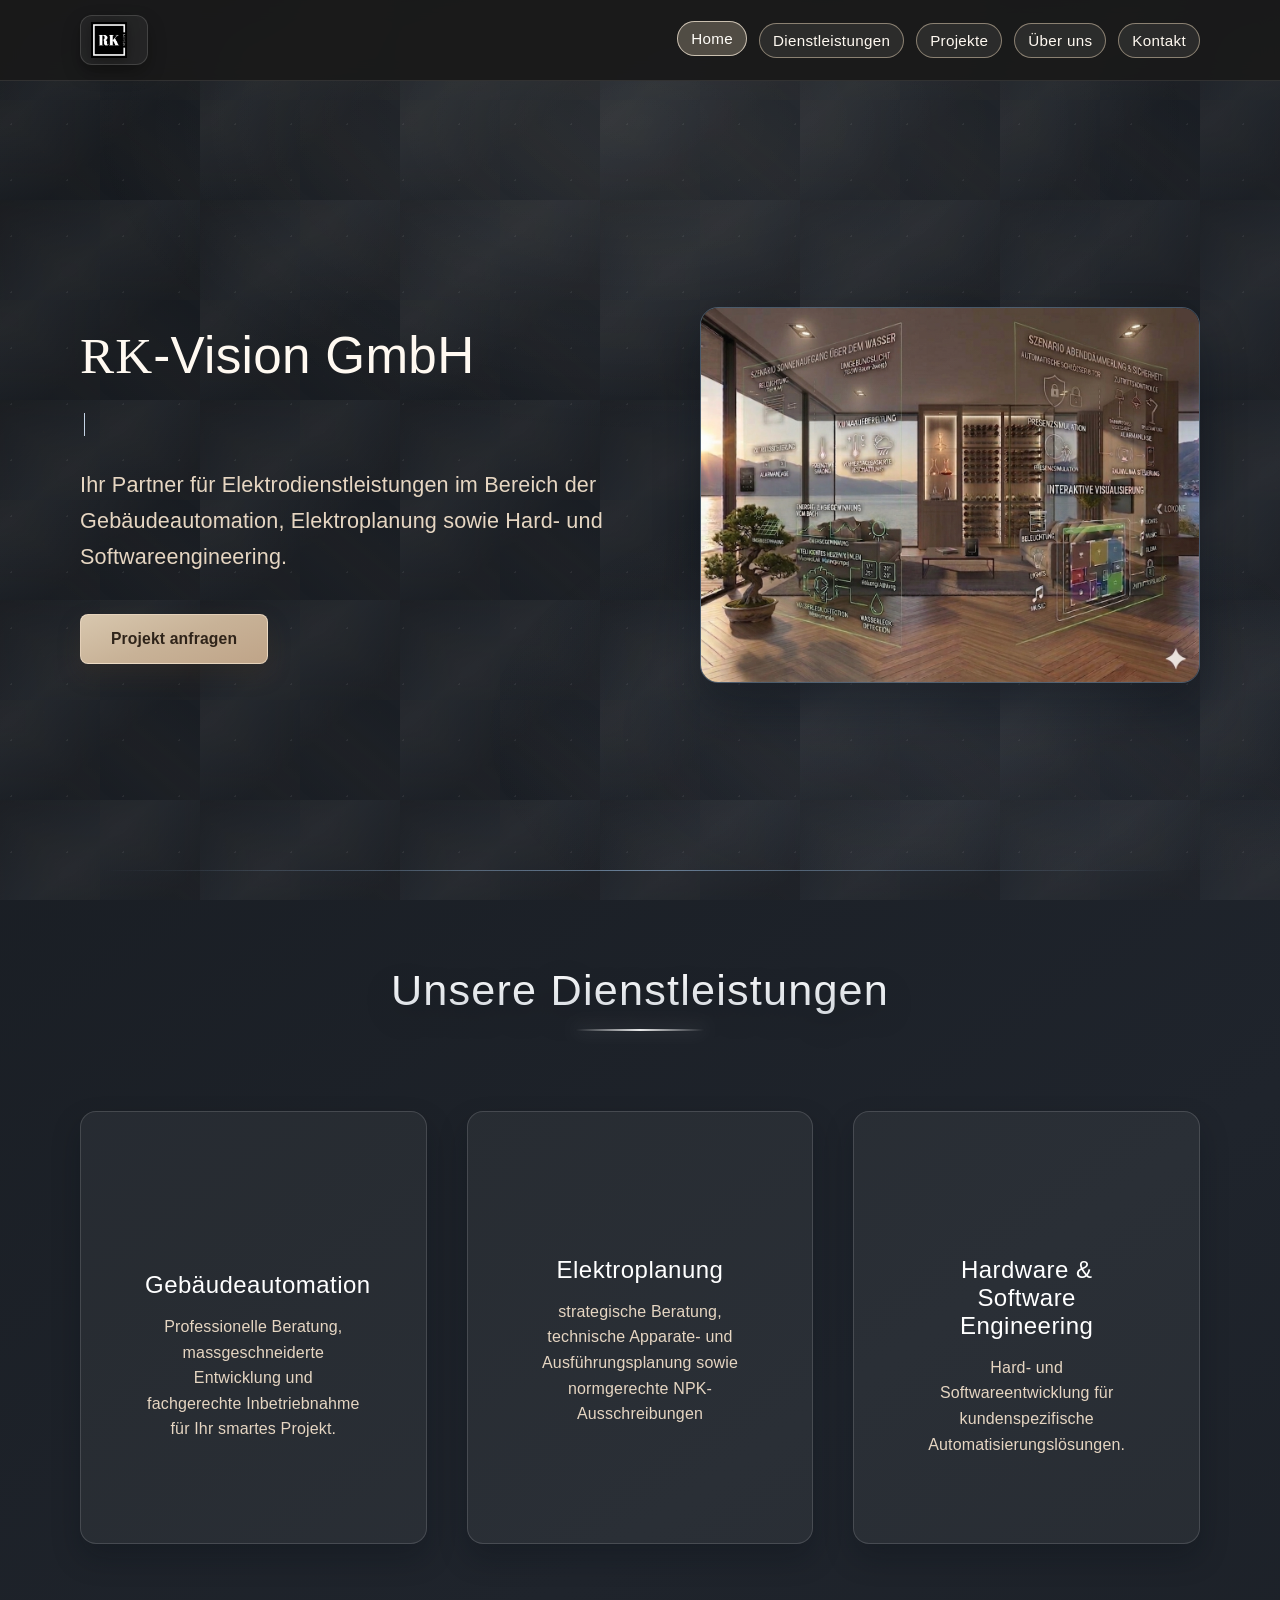
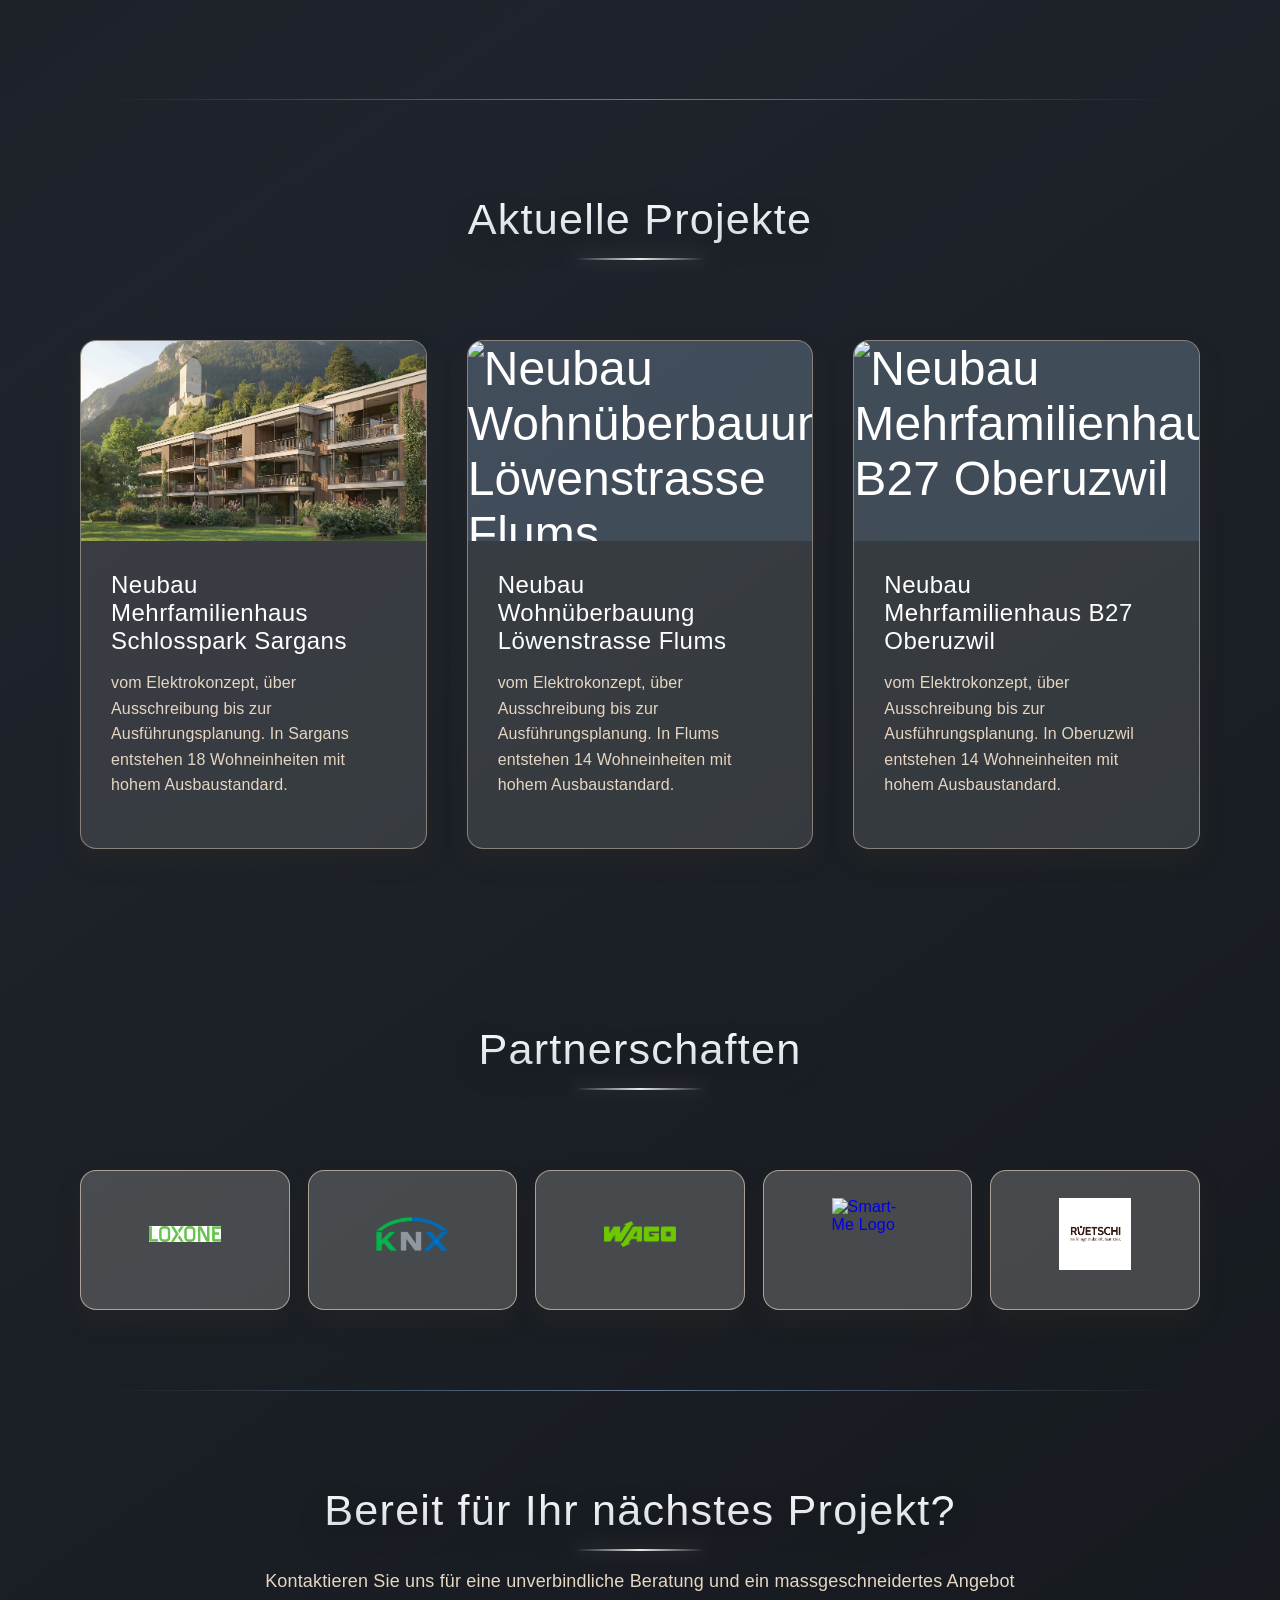
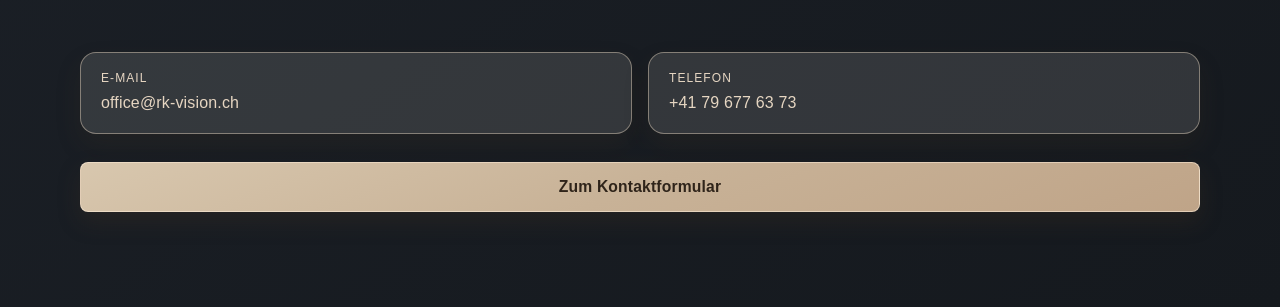
==== commit 3f286620: "Commit Schreibfehler" ====
--- a/index.html
+++ b/index.html
@@ -140,7 +140,7 @@
                         <img src="assets/icons/engineering.svg" alt="" class="icon-img">
                         <span class="icon-fallback">●</span>
                     </div>
-                    <h3 class="service-title">Hardware & Software-Engineering</h3>
+                    <h3 class="service-title">Hardware & Software Engineering</h3>
                     <p class="service-description">
                         Hard- und Softwareentwicklung für kundenspezifische Automatisierungslösungen.
                     </p>
@@ -206,7 +206,7 @@
         <div class="section-container">
             <div class="section-header">
                 <h2 class="section-title" id="partners-heading">Partnerschaften</h2>
-                <p class="section-subtitle">Mit starken Partnern für zuverlässige, zukunftsfähige Lösungen</p>
+                
             </div>
 
             <div class="partners-grid">
--- a/style.css
+++ b/style.css
@@ -2781,3 +2781,29 @@
         margin: -30px -24px 18px;
     }
 }
+
+/* ===== Fixes: Partner-Titel, Zentrierung Box 1, Mobile Dienstleistungen ===== */
+/* 1) Strich unter "Partnerschaften" sicher anzeigen */
+body.site-theme .partners-section .section-header .section-title::after {
+    content: "" !important;
+    display: block;
+}
+
+/* 2) Startseite: Erste Dienstleistungsbox vertikal mittig ausrichten */
+body.site-theme .services-preview .service-card--automation .service-content {
+    min-height: 100%;
+    display: flex;
+    flex-direction: column;
+    justify-content: center;
+}
+
+/* 3) Mobile: "Unsere Dienstleistungen" skalieren, damit kein erzwungenes Scrollen entsteht */
+@media (max-width: 768px) {
+    body.site-theme .services-preview .section-title {
+        font-size: clamp(1.5rem, 7vw, 2rem) !important;
+        line-height: 1.2;
+        letter-spacing: 0.5px;
+        word-break: break-word;
+        overflow-wrap: anywhere;
+    }
+}
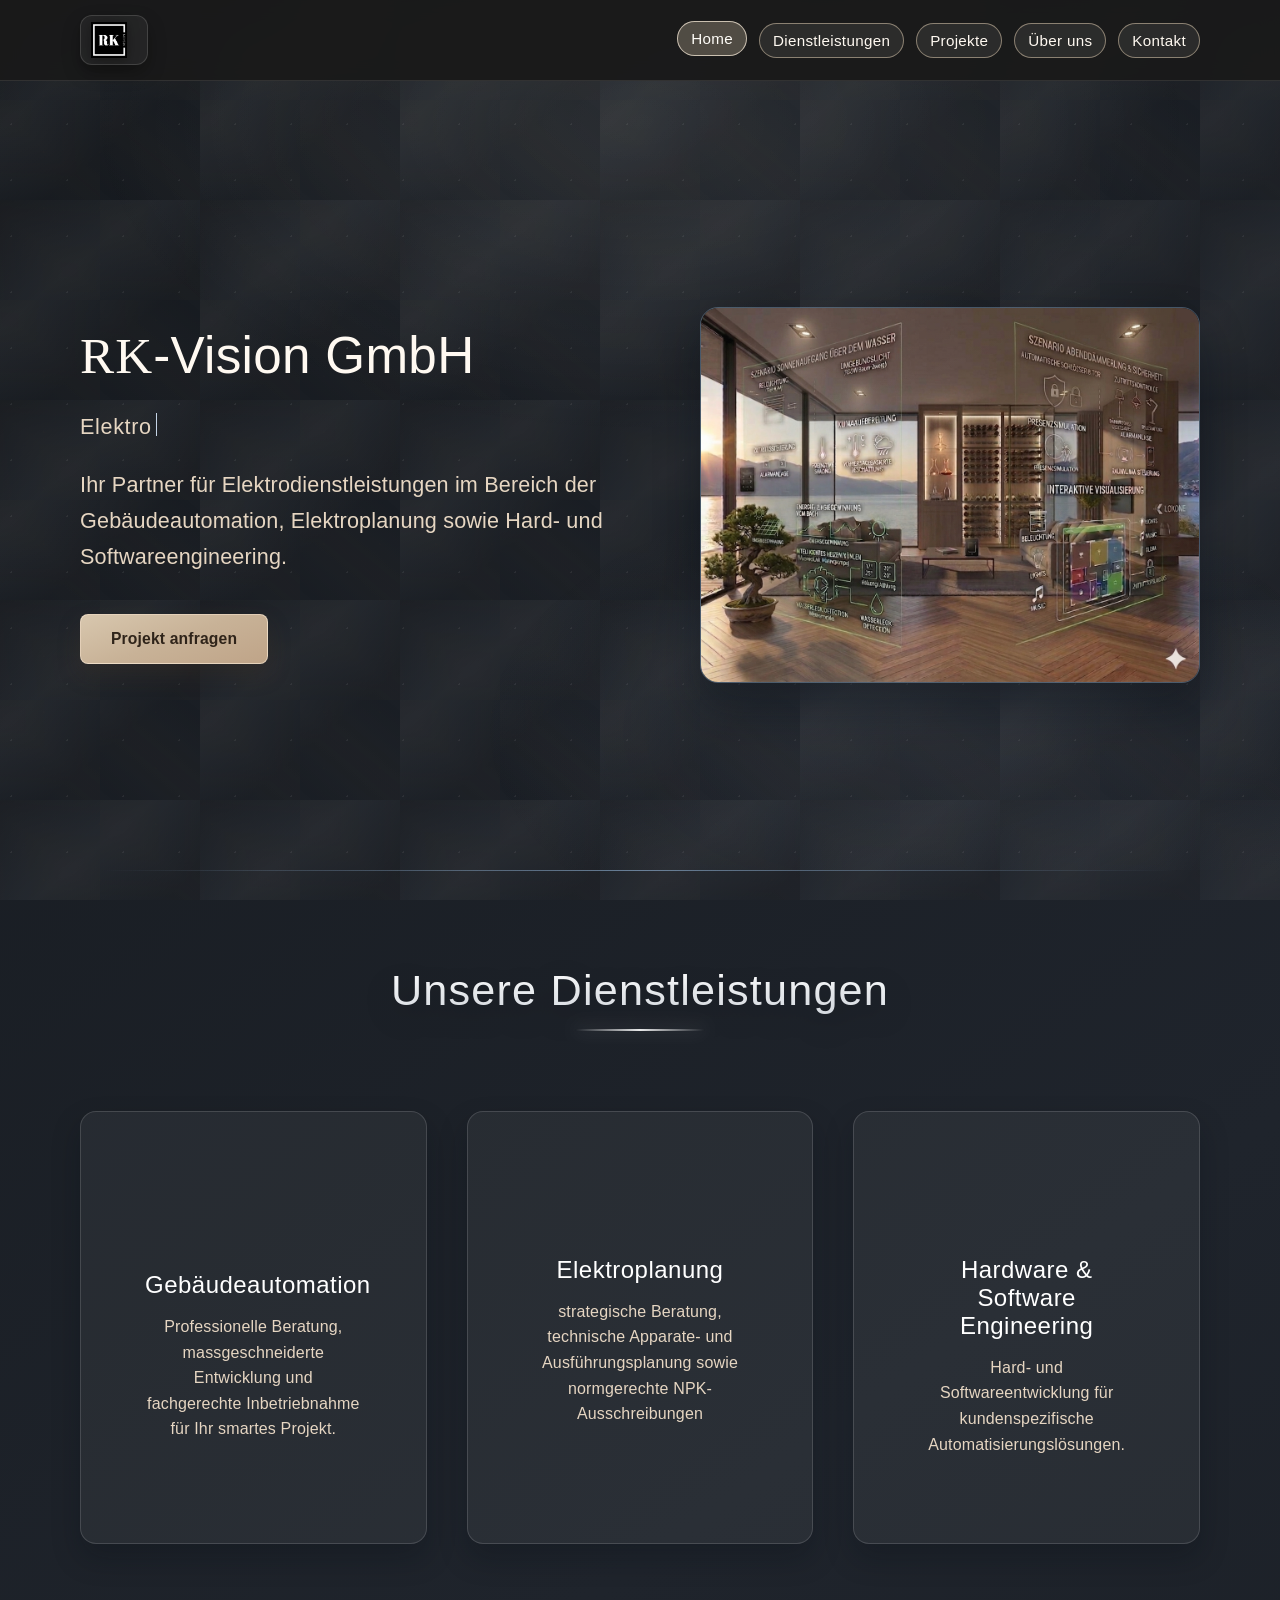
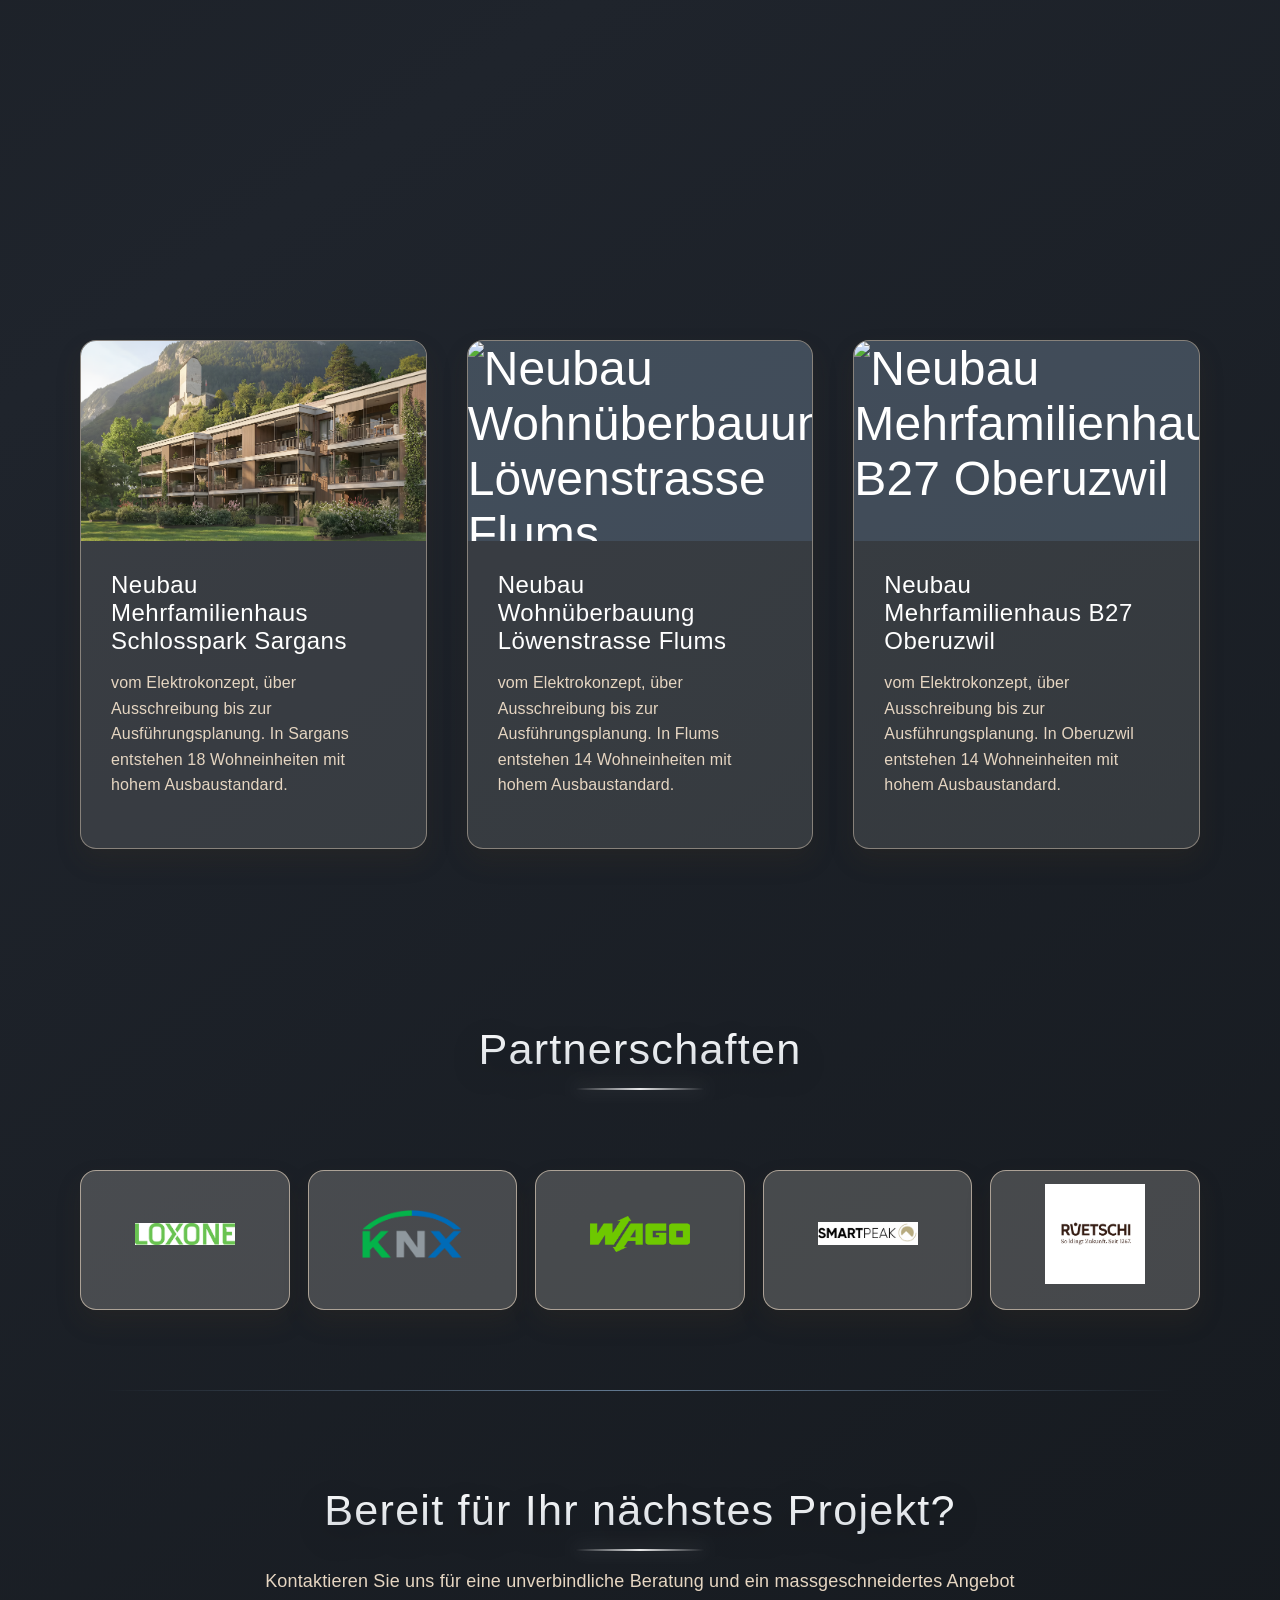
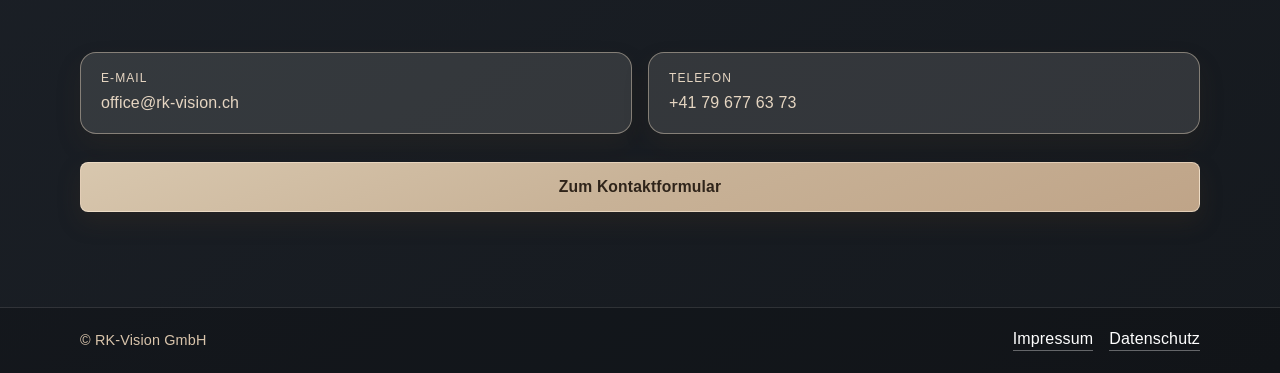
==== commit 3fb00dd4: "Commit Datenschutz Impressum" ====
--- a/index.html
+++ b/index.html
@@ -222,8 +222,8 @@
                     <img src="assets/icons/Wago_Logo.png" alt="WAGO Logo" class="partner-logo">
                     <span class="partner-name"></span>
                 </a>
-                <a class="partner-card" href="https://www.smart-me.com/" target="_blank" rel="noopener noreferrer">
-                    <img src="https://cdn.simpleicons.org/smart/111111" alt="Smart-Me Logo" class="partner-logo">
+                <a class="partner-card" href="https://www.smartpeak.ch/" target="_blank" rel="noopener noreferrer">
+                    <img src="assets/icons/smartpeak_Logo.png" alt="Smartpeak AG" class="partner-logo">
                     <span class="partner-name"></span>
                 </a>
                 <a class="partner-card" href="https://www.guk.ch/" target="_blank" rel="noopener noreferrer">
@@ -259,6 +259,16 @@
     </section>
     </main>
 
+    <footer class="legal-footer" aria-label="Rechtliche Informationen">
+        <div class="section-container legal-footer-container">
+            <span class="legal-footer-copy">© RK-Vision GmbH</span>
+            <div class="legal-footer-links">
+                <a href="impressum.html">Impressum</a>
+                <a href="datenschutz.html">Datenschutz</a>
+            </div>
+        </div>
+    </footer>
+
     <script src="script.js"></script>
 </body>
 </html>
--- a/style.css
+++ b/style.css
@@ -932,8 +932,8 @@
 }
 
 .partner-logo {
-    width: 72px;
-    height: 72px;
+    width: 100px;
+    height: 100px;
     object-fit: contain;
 }
 
@@ -2268,8 +2268,8 @@
 }
 
 body.site-theme .partner-logo {
-    width: 72px;
-    height: 72px;
+    width: 100px;
+    height: 100px;
     object-fit: contain;
 }
 
@@ -2807,3 +2807,110 @@
         overflow-wrap: anywhere;
     }
 }
+
+/* ===== Nachkorrektur gemäss Feedback ===== */
+/* A) Dienstleistungen-Seite: Titel mobil so skalieren, dass kein horizontaler Scroll nötig ist */
+@media (max-width: 768px) {
+    body.services-page .page-header .page-title {
+        font-size: clamp(1.55rem, 8vw, 2.05rem) !important;
+        line-height: 1.18;
+        letter-spacing: 0.25px !important;
+        white-space: normal;
+        overflow-wrap: anywhere;
+        word-break: break-word;
+    }
+}
+
+/* B) Startseite: "Gebäudeautomation" in Box 1 exakt mittig ausrichten */
+body.site-theme .services-preview .service-card--automation .service-content {
+    align-items: center;
+    text-align: center;
+}
+
+body.site-theme .services-preview .service-card--automation .service-title {
+    width: 100%;
+    margin-left: auto;
+    margin-right: auto;
+    text-align: center;
+    justify-content: center;
+}
+
+/* Rechtliches Footer + Seiten */
+.legal-footer {
+    border-top: 1px solid rgba(255, 255, 255, 0.12);
+    padding: 22px 0;
+    background: rgba(0, 0, 0, 0.18);
+}
+
+.legal-footer-container {
+    display: flex;
+    justify-content: space-between;
+    align-items: center;
+    gap: 16px;
+    flex-wrap: wrap;
+}
+
+.legal-footer-copy {
+    color: #d9c4ab;
+    font-size: 0.9rem;
+}
+
+.legal-footer-links {
+    display: inline-flex;
+    gap: 16px;
+    flex-wrap: wrap;
+}
+
+.legal-footer-links a {
+    color: #ffffff;
+    text-decoration: none;
+    border-bottom: 1px solid rgba(255, 255, 255, 0.35);
+    padding-bottom: 2px;
+    transition: opacity 0.2s ease, border-color 0.2s ease;
+}
+
+.legal-footer-links a:hover {
+    opacity: 0.8;
+    border-color: rgba(255, 255, 255, 0.7);
+}
+
+.legal-page {
+    padding: 120px 0 80px;
+}
+
+.legal-page-card {
+    background: rgba(255, 255, 255, 0.05);
+    border: 1px solid rgba(255, 255, 255, 0.14);
+    border-radius: 16px;
+    box-shadow: 0 14px 28px rgba(8, 14, 22, 0.28);
+    padding: 30px;
+}
+
+.legal-page-card h2 {
+    margin-top: 28px;
+    margin-bottom: 12px;
+}
+
+.legal-page-card h2:first-of-type {
+    margin-top: 8px;
+}
+
+.legal-page-card p,
+.legal-page-card li {
+    color: #e6d6c2;
+    line-height: 1.7;
+}
+
+.legal-page-card ul {
+    padding-left: 20px;
+}
+
+@media (max-width: 768px) {
+    .legal-page {
+        padding: 105px 0 60px;
+    }
+
+    .legal-page-card {
+        padding: 22px;
+    }
+}
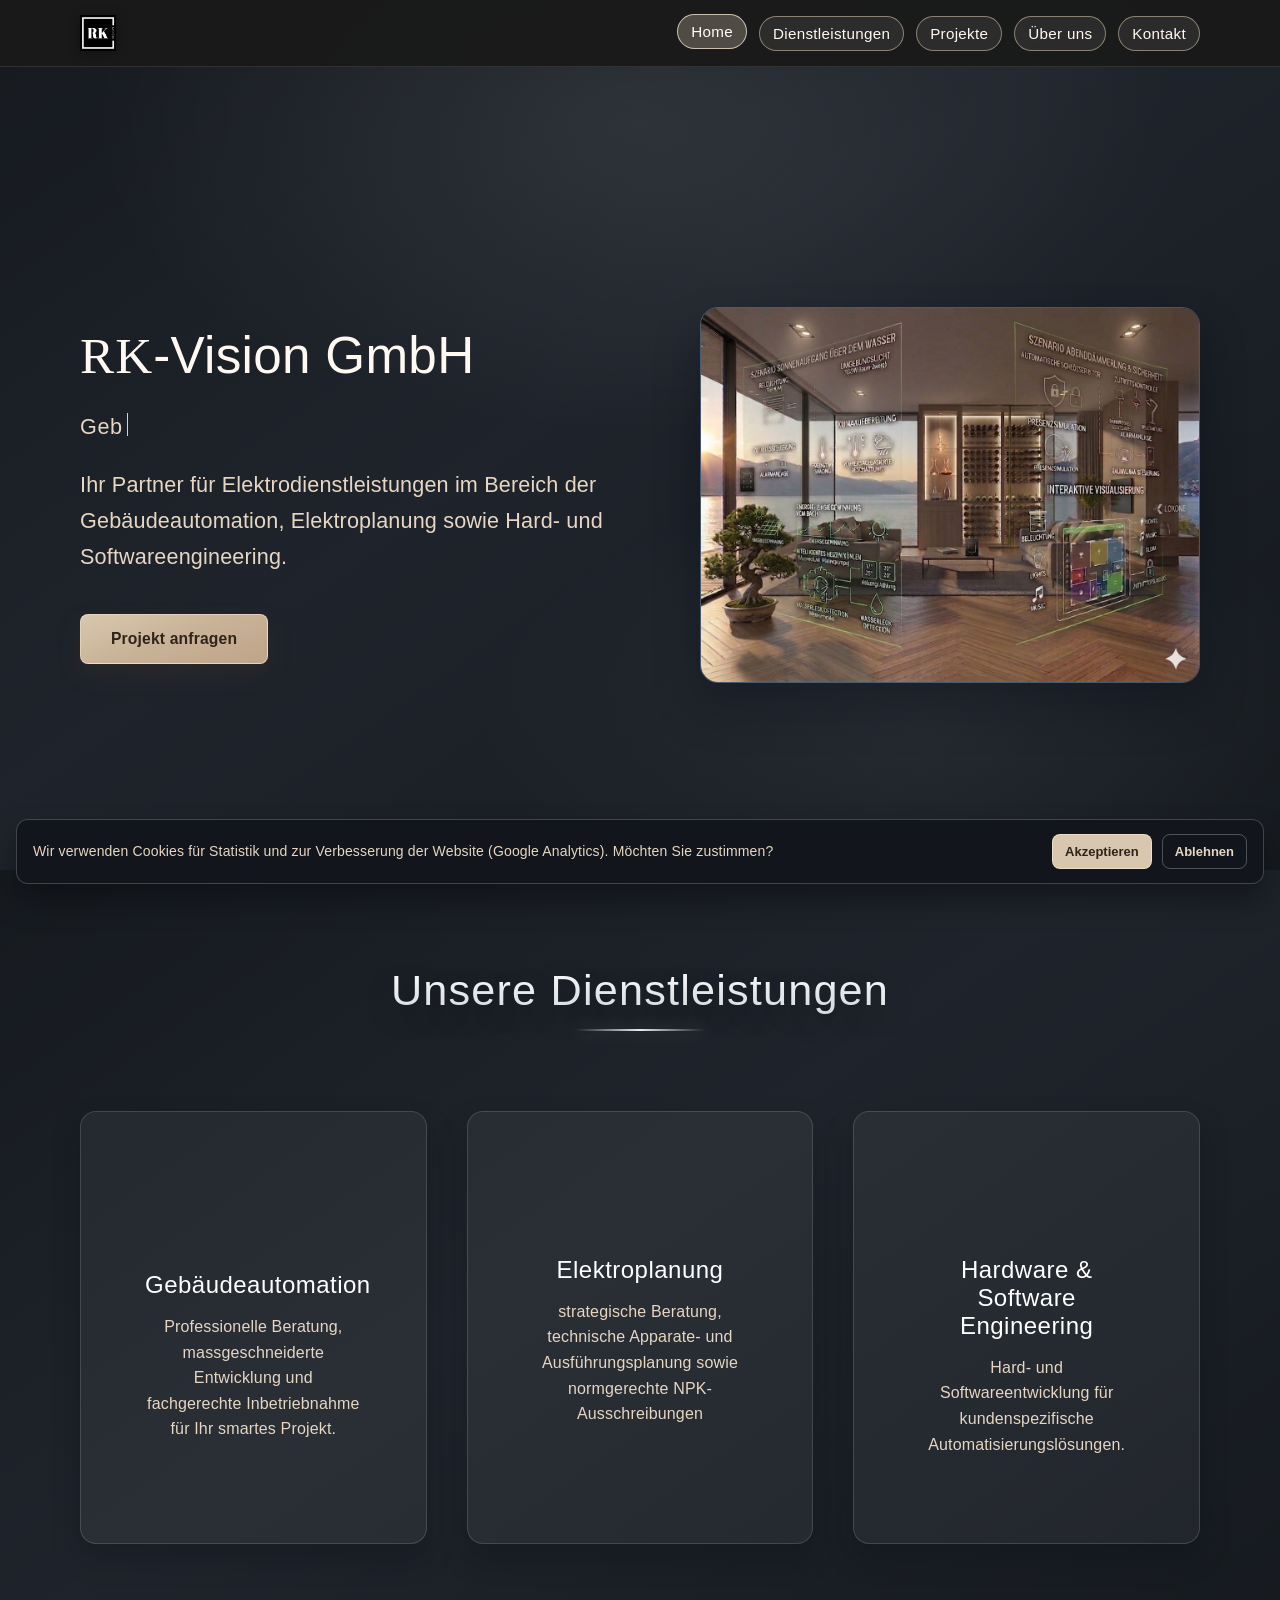
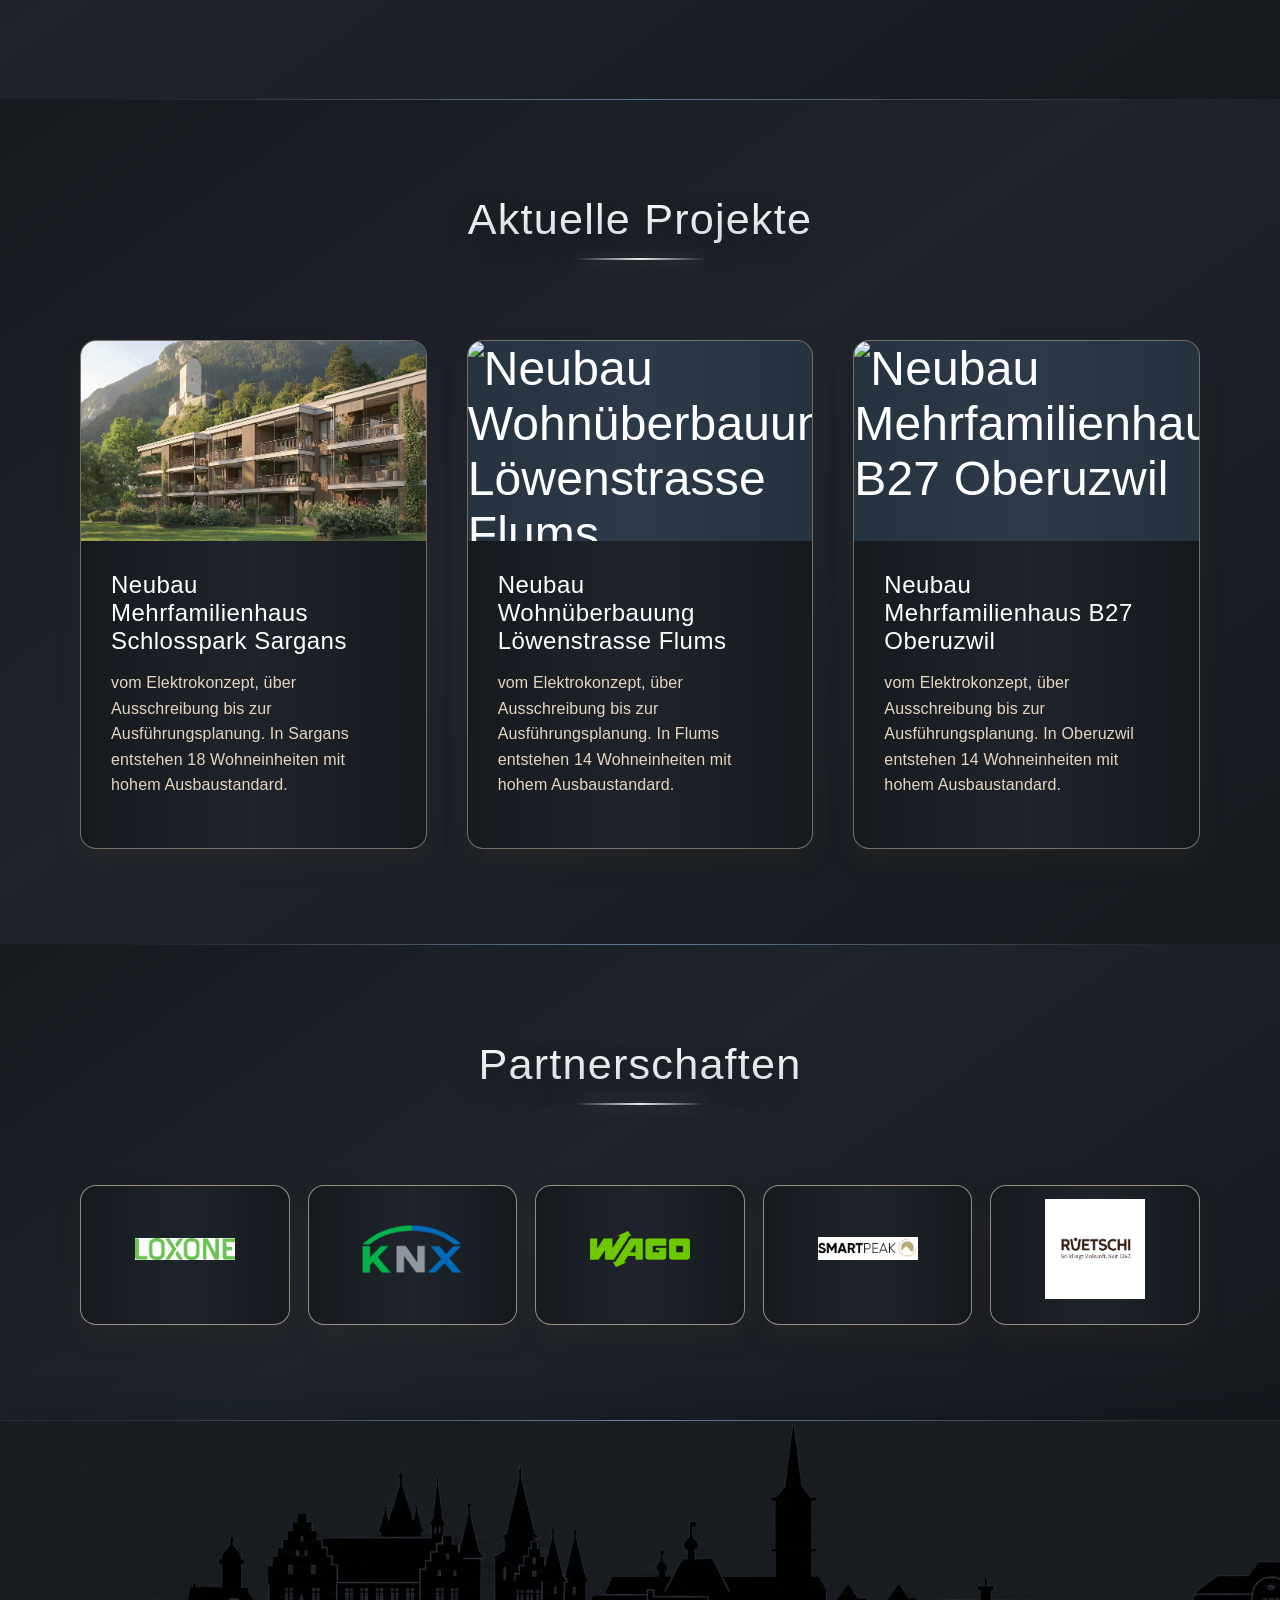
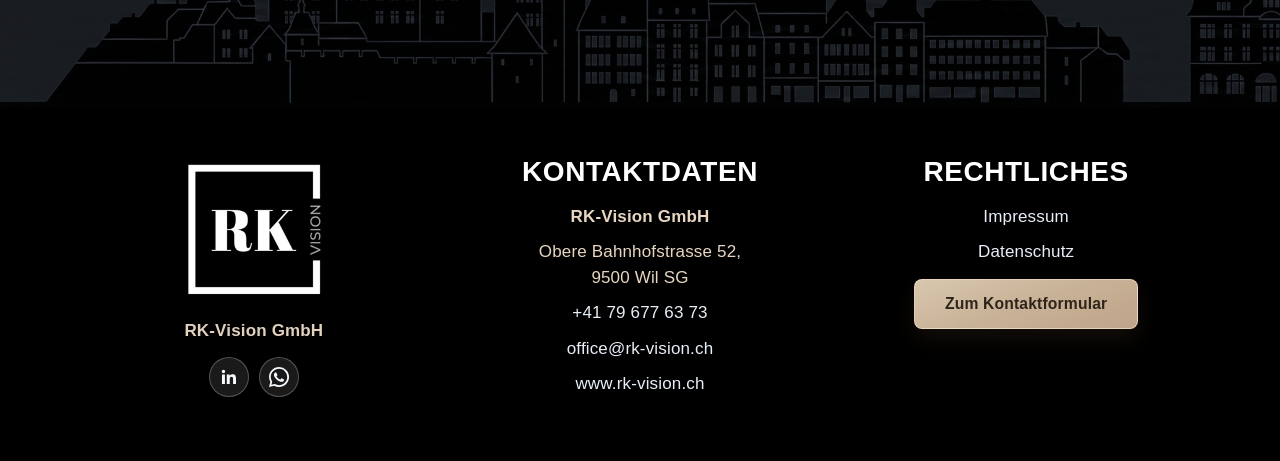
==== commit 52e94e9c: "Commit Diverses Design, Bilder, Google Analytics." ====
--- a/index.html
+++ b/index.html
@@ -21,7 +21,7 @@
     <meta http-equiv="X-Frame-Options" content="DENY">
     <meta http-equiv="X-XSS-Protection" content="1; mode=block">
     <meta http-equiv="Referrer-Policy" content="strict-origin-when-cross-origin">
-    <meta http-equiv="Content-Security-Policy" content="default-src 'self'; script-src 'self' 'unsafe-inline'; style-src 'self' 'unsafe-inline' https://fonts.googleapis.com; img-src 'self' data: https://cdn.simpleicons.org; font-src 'self' https://fonts.gstatic.com; connect-src 'self'; frame-src 'self' https://www.google.com https://maps.google.com; frame-ancestors 'none'; base-uri 'self'; form-action 'self' https://formsubmit.co;">
+    <meta http-equiv="Content-Security-Policy" content="default-src 'self'; script-src 'self' 'unsafe-inline' https://www.googletagmanager.com; style-src 'self' 'unsafe-inline' https://fonts.googleapis.com; img-src 'self' data: https://cdn.simpleicons.org; font-src 'self' https://fonts.gstatic.com; connect-src 'self' https://www.google-analytics.com https://region1.google-analytics.com; frame-src 'self' https://www.google.com https://maps.google.com; frame-ancestors 'none'; base-uri 'self'; form-action 'self' https://formsubmit.co;">
     <meta http-equiv="Permissions-Policy" content="geolocation=(), microphone=(), camera=(), payment=(), usb=(), magnetometer=(), gyroscope=(), accelerometer=()">
     <title>RK-Vision GmbH | Gebäudeautomation für EFH und MFH | Obere Bahnhofstrasse 52, Wil, Switzerland</title>
     <link rel="preconnect" href="https://fonts.googleapis.com">
@@ -51,6 +51,15 @@
       ]
     }
     </script>
+                <!-- Google tag (gtag.js) -->
+    <script async src="https://www.googletagmanager.com/gtag/js?id=G-396XKEE75D"></script>
+    <script>
+        window.dataLayer = window.dataLayer || [];
+        function gtag(){dataLayer.push(arguments);}
+        gtag('js', new Date());
+
+        gtag('config', 'G-396XKEE75D');
+    </script>
 </head>
 <body class="site-theme">
     <div class="background-texture"></div>
@@ -202,10 +211,10 @@
         </div>
     </section>
 
-    <section class="partners-section" aria-labelledby="partners-heading">
+    <section class="projects-preview">
         <div class="section-container">
             <div class="section-header">
-                <h2 class="section-title" id="partners-heading">Partnerschaften</h2>
+                <h2 class="section-title">Partnerschaften</h2>
                 
             </div>
 
@@ -234,40 +243,51 @@
         </div>
     </section>
 
-    <section class="contact-section" id="contact">
-        <div class="section-container">
-            <div class="section-header">
-                <h2 class="section-title">Bereit für Ihr nächstes Projekt?</h2>
-                <p class="section-subtitle">Kontaktieren Sie uns für eine unverbindliche Beratung und ein massgeschneidertes Angebot</p>
-            </div>
-
-            <div class="contact-quickbar" aria-label="Schnellkontakt">
-                <a href="mailto:office@rk-vision.ch" class="contact-quickbar-item">
-                    <span class="contact-label">E-Mail</span>
-                    <span class="contact-value">office@rk-vision.ch</span>
-                </a>
-                <a href="tel:+41796776373" class="contact-quickbar-item">
-                    <span class="contact-label">Telefon</span>
-                    <span class="contact-value">+41 79 677 63 73</span>
-                </a>
-            </div>
-
-            <div class="cta-wrap cta-wrap--wide">
-                <a href="kontakt.html#kontaktformular" class="cta-button cta-button--primary cta-button--block">Zum Kontaktformular</a>
+    <section class="contact-section contact-section--wil" id="contact">
+        <div class="wil-contact-band" aria-label="Kontaktbereich RK-Vision Wil SG">
+            <div class="wil-skyline" aria-hidden="true">
+                <img src="assets/icons/bild_wil_sg.png" alt="Wil im Kanton SG" class="wil-skyline-image">
+            </div>
+
+            <div class="section-container wil-contact-grid">
+                <div class="wil-col wil-col--brand">
+                    <a href="index.html" class="wil-brand-link" aria-label="Zur Startseite von RK-Vision GmbH">
+                        <img src="assets/icons/Logo.avif" alt="RK-Vision Logo" class="wil-brand-logo">
+                    </a>
+                    <p class="wil-brand-name">RK-Vision GmbH</p>
+                    <div class="wil-socials" aria-label="Social Links">
+                        <a href="https://www.linkedin.com/in/raffael-kostezer-918b09198" target="_blank" rel="noopener noreferrer" aria-label="LinkedIn">
+                            <svg viewBox="0 0 24 24" role="img" focusable="false" aria-hidden="true">
+                                <path d="M20.45 20.45h-3.56v-5.57c0-1.33-.03-3.04-1.85-3.04-1.86 0-2.14 1.45-2.14 2.94v5.67H9.34V9h3.41v1.56h.05c.48-.9 1.63-1.85 3.35-1.85 3.58 0 4.24 2.36 4.24 5.43v6.31ZM5.34 7.43a2.07 2.07 0 1 1 0-4.14 2.07 2.07 0 0 1 0 4.14ZM7.12 20.45H3.55V9h3.57v11.45Z"/>
+                            </svg>
+                        </a>
+                        <a href="https://wa.me/41796776373" target="_blank" rel="noopener noreferrer" aria-label="WhatsApp">
+                            <svg viewBox="0 0 24 24" role="img" focusable="false" aria-hidden="true">
+                                <path d="M20.52 3.48A11.9 11.9 0 0 0 12.04 0C5.42 0 .03 5.39.03 12c0 2.11.55 4.18 1.6 6.01L0 24l6.15-1.6A11.92 11.92 0 0 0 12.04 24h.01c6.62 0 12.01-5.39 12.01-12 0-3.2-1.25-6.2-3.54-8.52ZM12.05 21.9c-1.8 0-3.57-.48-5.12-1.4l-.37-.22-3.65.95.98-3.56-.24-.37a9.84 9.84 0 0 1-1.52-5.29c0-5.43 4.42-9.85 9.86-9.85 2.63 0 5.1 1.02 6.96 2.88a9.8 9.8 0 0 1 2.9 6.97c0 5.43-4.42 9.85-9.8 9.85Zm5.4-7.36c-.3-.15-1.77-.88-2.05-.98-.28-.1-.48-.15-.68.15-.2.3-.78.98-.95 1.18-.18.2-.35.22-.65.08-.3-.15-1.24-.46-2.36-1.46-.87-.77-1.46-1.72-1.63-2.02-.17-.3-.02-.46.13-.6.13-.13.3-.35.45-.53.15-.18.2-.3.3-.5.1-.2.05-.38-.03-.53-.08-.15-.68-1.64-.93-2.25-.24-.58-.48-.5-.68-.5h-.58c-.2 0-.53.08-.8.38-.28.3-1.05 1.02-1.05 2.5 0 1.47 1.08 2.9 1.23 3.1.15.2 2.1 3.2 5.08 4.49.7.3 1.24.48 1.66.61.7.22 1.33.19 1.83.12.56-.08 1.77-.72 2.02-1.42.25-.7.25-1.3.18-1.42-.07-.12-.27-.2-.57-.35Z"/>
+                            </svg>
+                        </a>
+                    </div>
+                </div>
+
+                <div class="wil-col wil-col--contact">
+                    <h3 class="wil-heading">Kontaktdaten</h3>
+                    <p class="wil-line wil-line--strong">RK-Vision GmbH</p>
+                    <p class="wil-line">Obere Bahnhofstrasse 52,<br>9500 Wil SG</p>
+                    <p class="wil-line"><a href="tel:+41796776373">+41 79 677 63 73</a></p>
+                    <p class="wil-line"><a href="mailto:office@rk-vision.ch">office@rk-vision.ch</a></p>
+                    <p class="wil-line"><a href="https://rk-vision.ch" target="_blank" rel="noopener noreferrer">www.rk-vision.ch</a></p>
+                </div>
+
+                <div class="wil-col wil-col--legal">
+                    <h3 class="wil-heading">Rechtliches</h3>
+                    <p class="wil-line"><a href="impressum.html">Impressum</a></p>
+                    <p class="wil-line"><a href="datenschutz.html">Datenschutz</a></p>
+                    <div class="wil-cta-wrap"><a href="kontakt.html#kontaktformular" class="cta-button cta-button--primary">Zum Kontaktformular</a></div>
+                </div>
             </div>
         </div>
     </section>
     </main>
-
-    <footer class="legal-footer" aria-label="Rechtliche Informationen">
-        <div class="section-container legal-footer-container">
-            <span class="legal-footer-copy">© RK-Vision GmbH</span>
-            <div class="legal-footer-links">
-                <a href="impressum.html">Impressum</a>
-                <a href="datenschutz.html">Datenschutz</a>
-            </div>
-        </div>
-    </footer>
 
     <script src="script.js"></script>
 </body>
--- a/style.css
+++ b/style.css
@@ -700,7 +700,11 @@
 }
 
 .container-contact-page {
-    padding-top: 120px;
+    padding-top: 8px;
+}
+
+.container-contact-page--compact {
+    padding-top: 8px !important;
 }
 
 /* Animations */
@@ -798,6 +802,55 @@
     .container {
         padding: 100px 20px 40px; /* Anpassung für alle Container auf Unterseiten */
     }
+}
+
+/* ===== FINAL OVERRIDE: Horizontaler Verlauf auf allen Seiten und Boxen ===== */
+body.site-theme,
+body.site-theme .hero,
+body.site-theme .services-preview,
+body.site-theme .projects-preview,
+body.site-theme .partners-section,
+body.site-theme .contact-section,
+body.site-theme .legal-page {
+    background: linear-gradient(90deg, #161a1f 0%, #1f242c 50%, #15191e 100%) !important;
+}
+
+/* Gesamter Seitenhintergrund durchgehend mit Verlauf */
+html,
+body.site-theme {
+    background: linear-gradient(90deg, #161a1f 0%, #1f242c 50%, #15191e 100%) !important;
+}
+
+/* Sektionen transparent, damit der Seitenverlauf überall sichtbar bleibt */
+body.site-theme .hero,
+body.site-theme .services-preview,
+body.site-theme .projects-preview,
+body.site-theme .partners-section,
+body.site-theme .contact-section,
+body.site-theme .legal-page,
+body.site-theme .cta-section {
+    background: transparent !important;
+}
+
+body.site-theme .service-card,
+body.site-theme .project-card,
+body.site-theme .partner-card,
+body.site-theme .contact-item,
+body.site-theme .contact-quickbar-item,
+body.site-theme .contact-form-card,
+body.site-theme .map-card,
+body.site-theme .content-section,
+body.site-theme .team-section,
+body.site-theme .faq-item,
+body.site-theme .legal-page-card,
+body.site-theme .wil-contact-band {
+    background: linear-gradient(90deg, #161a1f 0%, #1f242c 50%, #15191e 100%) !important;
+}
+
+/* Unterer Bereich mit Logo + Kontaktdaten bleibt schwarz */
+body.site-theme .wil-contact-band,
+body.site-theme .legal-footer {
+    background: #000000 !important;
 }
 
 /* ===== Site Theme: anthrazit, freundlich-frisch und elegant ===== */
@@ -1607,8 +1660,8 @@
     display: flex;
     flex-direction: column;
     overflow: hidden;
-    background: linear-gradient(160deg, rgba(255,255,255,0.09), rgba(255,255,255,0.035));
-    border: 1px solid rgba(152, 190, 228, 0.42);
+    background: rgba(255,255,255,0.05);
+    border: 1px solid rgba(255,255,255,0.14);
 }
 
 .site-theme .services-preview .service-card::before {
@@ -1655,6 +1708,25 @@
 
 .site-theme .services-preview .service-description {
     color: rgba(248, 245, 239, 0.9);
+}
+
+/* Home: Dienstleistungsboxen wie "Über uns" (links dunkel, mitte hell, rechts dunkel) */
+.site-theme .services-preview .service-card--automation {
+    background: linear-gradient(90deg, #161a1f 0%, #1b2027 100%) !important;
+}
+
+.site-theme .services-preview .service-card--planung {
+    background: linear-gradient(90deg, #2a3038 0%, #343b45 100%) !important;
+}
+
+.site-theme .services-preview .service-card--engineering {
+    background: linear-gradient(90deg, #161a1f 0%, #1b2027 100%) !important;
+}
+
+.site-theme .services-preview .service-card--automation:hover,
+.site-theme .services-preview .service-card--planung:hover,
+.site-theme .services-preview .service-card--engineering:hover {
+    filter: brightness(1.06);
 }
 
 .site-theme .service-card:hover,
@@ -2598,6 +2670,13 @@
     color: #f1f3f5 !important;
 }
 
+body.site-theme .background-texture,
+body.site-theme .background-structure {
+    display: none !important;
+    background: none !important;
+    background-image: none !important;
+}
+
 body.site-theme .navigation,
 body.site-theme .navigation.scrolled {
     background: rgba(26, 26, 26, 0.95) !important;
@@ -2610,6 +2689,11 @@
     background: rgba(255,255,255,0.05) !important;
     border: 1px solid rgba(255,255,255,0.14) !important;
     box-shadow: 0 14px 28px rgba(8, 14, 22, 0.28) !important;
+}
+
+body.site-theme .services-preview .service-card {
+    background: rgba(255,255,255,0.05) !important;
+    border: 1px solid rgba(255,255,255,0.14) !important;
 }
 
 body.site-theme .services-preview .service-card:hover,
@@ -2714,13 +2798,13 @@
         radial-gradient(48% 40% at 72% 84%, rgba(170,180,195,0.08) 0%, rgba(170,180,195,0) 72%) !important;
 }
 
-/* 6) Header-Logo präsenter und sauber eingebettet */
+/* 6) Header-Logo ohne Box darstellen */
 body.site-theme .nav-logo {
-    padding: 6px 10px;
-    border-radius: 12px;
-    background: rgba(255,255,255,0.05);
-    border: 1px solid rgba(255,255,255,0.14);
-    box-shadow: 0 8px 18px rgba(0,0,0,0.28);
+    padding: 0;
+    border-radius: 0;
+    background: transparent;
+    border: 0;
+    box-shadow: none;
 }
 
 body.site-theme .logo-img {
@@ -2729,12 +2813,13 @@
     display: block;
     filter: drop-shadow(0 2px 6px rgba(0,0,0,0.35));
     transform-origin: center;
-    animation: logoSpinEvery6s 6s ease-in-out infinite;
+    animation: none !important;
+    transform: none !important;
 }
 
 body.site-theme .nav-logo:hover {
-    background: rgba(255,255,255,0.09);
-    border-color: rgba(255,255,255,0.24);
+    background: transparent;
+    border-color: transparent;
 }
 
 @keyframes logoSpinEvery6s {
@@ -2839,7 +2924,7 @@
 .legal-footer {
     border-top: 1px solid rgba(255, 255, 255, 0.12);
     padding: 22px 0;
-    background: rgba(0, 0, 0, 0.18);
+    background: linear-gradient(135deg, #1a1a1a 0%, #2d2d2d 100%);
 }
 
 .legal-footer-container {
@@ -2914,3 +2999,610 @@
         padding: 22px;
     }
 }
+
+/* ===== Partner-Logos: frischer Look mit sauberem Kontrast für helle/weisse Logos ===== */
+body.site-theme .partners-section .partner-card {
+    position: relative;
+    padding: 18px 14px;
+    background: linear-gradient(160deg, rgba(255, 249, 240, 0.16), rgba(255, 249, 240, 0.08)) !important;
+    border: 1px solid rgba(255, 235, 210, 0.5) !important;
+    box-shadow: 0 12px 26px rgba(40, 26, 14, 0.2) !important;
+}
+
+body.site-theme .partners-section .partner-card:hover {
+    background: linear-gradient(160deg, rgba(255, 252, 247, 0.24), rgba(255, 250, 244, 0.14)) !important;
+    border-color: rgba(255, 241, 223, 0.9) !important;
+    box-shadow: 0 18px 30px rgba(40, 26, 14, 0.28) !important;
+}
+
+body.site-theme .partners-section .partner-logo {
+    width: 112px;
+    height: 112px;
+    padding: 12px;
+    border-radius: 14px;
+    background: linear-gradient(145deg, rgba(255, 255, 255, 0.98), rgba(247, 241, 234, 0.95));
+    border: 1px solid rgba(200, 171, 139, 0.28);
+    box-shadow: inset 0 1px 0 rgba(255,255,255,0.8), 0 8px 18px rgba(55, 37, 22, 0.2);
+    object-fit: contain;
+}
+
+@media (max-width: 768px) {
+    body.site-theme .partners-section .partner-logo {
+        width: 100px;
+        height: 100px;
+        padding: 10px;
+    }
+}
+
+/* ===== Dienstleistungen-Layout: wie Projekte (Bild oben, Text unten) ===== */
+body.services-page .services-preview--page {
+    padding: 100px 0 80px;
+}
+
+body.services-page .services-preview--page .section-header {
+    margin-bottom: 60px;
+}
+
+body.services-page .services-preview--page .section-title {
+    margin-bottom: 0;
+}
+
+body.services-page .services-grid--detail {
+    grid-template-columns: repeat(auto-fit, minmax(320px, 1fr));
+}
+
+body.services-page .services-grid {
+    display: grid;
+    grid-template-columns: repeat(auto-fit, minmax(320px, 1fr));
+    gap: 34px;
+}
+
+body.services-page .service-card {
+    display: block;
+    padding: 0;
+    overflow: hidden;
+    border-radius: 12px;
+    background: rgba(255,255,255,0.05) !important;
+    border: 1px solid rgba(255,255,255,0.14) !important;
+    box-shadow: 0 14px 28px rgba(8, 14, 22, 0.28) !important;
+}
+
+body.services-page .service-card .service-image {
+    width: 100%;
+    height: 220px;
+    min-height: 220px;
+    margin: 0;
+    border-radius: 0;
+    position: relative;
+    overflow: hidden;
+    background: rgba(20, 24, 30, 0.28);
+}
+
+body.services-page .service-card .service-image .asset-img {
+    position: absolute;
+    inset: 0;
+    width: 100%;
+    height: 100%;
+    object-fit: cover;
+    object-position: center;
+    transition: transform 0.35s ease;
+}
+
+body.services-page .service-card:hover .service-image .asset-img {
+    transform: scale(1.04);
+}
+
+body.services-page .service-card .service-content {
+    padding: 26px 26px 24px;
+}
+
+body.services-page .service-card .service-content::before {
+    content: none;
+}
+
+body.services-page .service-card .service-title {
+    margin: 0 0 12px;
+    text-align: left;
+}
+
+body.services-page .service-card .service-description {
+    margin-bottom: 14px;
+    max-width: none;
+}
+
+body.services-page .service-card .service-features {
+    margin-top: 0;
+}
+
+body.services-page .service-card .service-features li {
+    border-bottom: 0;
+    padding: 5px 0;
+}
+
+@media (max-width: 768px) {
+    body.services-page .services-preview--page {
+        padding: 105px 0 60px;
+    }
+
+    body.services-page .services-preview--page .section-header {
+        margin-bottom: 38px;
+    }
+
+    body.services-page .services-grid {
+        grid-template-columns: 1fr;
+        gap: 26px;
+    }
+
+    body.services-page .service-card .service-image {
+        height: 190px;
+        min-height: 190px;
+    }
+
+    body.services-page .service-card .service-content {
+        padding: 22px 20px 20px;
+    }
+}
+
+/* ===== Dienstleistungen: Split-Layout wie gewünscht (Titel wie Home, links/rechts abwechselnd) ===== */
+body.services-page .services-preview--page .section-container {
+    display: grid;
+    gap: 0;
+}
+
+body.services-page .service-split {
+    display: grid;
+    grid-template-columns: minmax(0, 1fr) minmax(320px, 520px);
+    gap: clamp(22px, 4vw, 56px);
+    align-items: center;
+    padding: clamp(28px, 4vw, 44px) 0;
+    border-top: 0;
+}
+
+body.services-page .service-split-text {
+    display: flex;
+    flex-direction: column;
+    justify-content: center;
+}
+
+body.services-page .service-accordion {
+    width: 100%;
+}
+
+body.services-page .service-accordion summary {
+    list-style: none;
+    cursor: pointer;
+    display: inline-flex;
+    align-items: center;
+    gap: 10px;
+    margin: 2px 0 10px;
+    color: #e6d6c2;
+    font-size: 14px;
+    font-weight: 600;
+    letter-spacing: 0.06em;
+    text-transform: uppercase;
+}
+
+body.services-page .service-accordion summary::-webkit-details-marker {
+    display: none;
+}
+
+body.services-page .service-accordion summary::before {
+    content: "☰";
+    font-size: 15px;
+    line-height: 1;
+    color: #e6d6c2;
+    transition: transform 0.25s ease;
+}
+
+body.services-page .service-accordion:not([open]) summary::before {
+    transform: rotate(-90deg);
+}
+
+body.services-page .service-accordion .service-split-title.section-title {
+    margin: 0;
+    text-align: left;
+}
+
+body.services-page .service-split:last-child {
+    border-bottom: 0;
+}
+
+body.services-page .service-split--reverse {
+    grid-template-columns: minmax(320px, 520px) minmax(0, 1fr);
+}
+
+body.services-page .service-split--reverse .service-split-text {
+    order: 2;
+}
+
+body.services-page .service-split--reverse .service-split-media {
+    order: 1;
+}
+
+body.services-page .service-split-title.section-title {
+    font-size: 42px;
+    font-weight: 300;
+    letter-spacing: 2px;
+    line-height: 1.2;
+    margin: 0 0 18px;
+    text-align: left;
+}
+
+body.services-page .service-split-text .service-description {
+    font-size: 16px;
+    line-height: 1.7;
+    margin-bottom: 16px;
+    max-width: 72ch;
+}
+
+body.services-page .service-split-text .service-features {
+    margin: 0;
+    padding-left: 18px;
+    list-style: disc;
+}
+
+body.services-page .service-split-text .service-features li {
+    color: #e6d6c2;
+}
+
+body.services-page .service-split-text .service-features li::before {
+    content: none !important;
+}
+
+body.services-page .service-split-media {
+    position: relative;
+    width: 100%;
+    aspect-ratio: 16 / 10;
+    overflow: hidden;
+    border-radius: 14px;
+    border: 1px solid rgba(255,255,255,0.14);
+    background: rgba(255,255,255,0.05);
+    box-shadow: 0 14px 28px rgba(8, 14, 22, 0.28);
+}
+
+body.services-page .service-split-media .asset-img {
+    position: absolute;
+    inset: 0;
+    width: 100%;
+    height: 100%;
+    object-fit: cover;
+    object-position: center;
+}
+
+@media (max-width: 768px) {
+    body.services-page .service-split,
+    body.services-page .service-split--reverse {
+        grid-template-columns: 1fr;
+        gap: 18px;
+        padding: 28px 0;
+    }
+
+    body.services-page .service-split--reverse .service-split-text,
+    body.services-page .service-split--reverse .service-split-media {
+        order: unset;
+    }
+
+    body.services-page .service-split-title.section-title {
+        font-size: clamp(1.5rem, 7vw, 2rem);
+        letter-spacing: 0.5px;
+        margin-bottom: 12px;
+    }
+}
+
+/* ===== Home: Wil Contact Band (Skyline + Kontaktdaten) ===== */
+body.site-theme .contact-section--wil {
+    padding: 0 !important;
+}
+
+body.site-theme .wil-contact-band {
+    margin-top: 0;
+    background: #000000;
+    border-top: 1px solid rgba(221, 236, 255, 0.18);
+    box-shadow: 0 -10px 30px rgba(10, 16, 24, 0.25);
+}
+
+body.site-theme .services-preview .service-card .service-title {
+    text-align: center;
+}
+
+/* Einheitlicher Hintergrundverlauf für alle Haupt-Sektionen */
+body.site-theme .hero,
+body.site-theme .services-preview,
+body.site-theme .projects-preview,
+body.site-theme .partners-section,
+body.site-theme .contact-section {
+    background: linear-gradient(145deg, #161a1f 0%, #1f242c 45%, #15191e 100%) !important;
+}
+
+body.site-theme .wil-skyline {
+    line-height: 0;
+    width: 100%;
+    background: transparent;
+}
+
+body.site-theme .wil-skyline-image {
+    display: block;
+    width: 100%;
+    height: auto;
+}
+
+body.site-theme .wil-skyline-caption {
+    margin: 10px 0 0;
+    text-align: center;
+    padding: 0 clamp(20px, 4vw, 40px);
+    font-size: 13px;
+    letter-spacing: 0.08em;
+    text-transform: uppercase;
+    color: rgba(232, 238, 247, 0.88);
+}
+
+body.site-theme .wil-contact-grid {
+    display: grid;
+    grid-template-columns: 1fr 1fr 1fr;
+    gap: clamp(22px, 3vw, 48px);
+    padding-top: 48px;
+    padding-bottom: 54px;
+}
+
+body.site-theme .wil-col {
+    min-width: 0;
+    text-align: center;
+}
+
+body.site-theme .wil-heading {
+    margin: 0 0 16px;
+    color: #ff4f8b;
+    font-size: 28px;
+    font-weight: 700;
+    letter-spacing: 0.02em;
+    text-transform: uppercase;
+}
+
+body.site-theme .wil-brand-link {
+    display: inline-flex;
+    align-items: center;
+    justify-content: center;
+}
+
+body.site-theme .wil-brand-logo {
+    width: min(155px, 62%);
+    height: auto;
+    display: block;
+    filter: drop-shadow(0 6px 16px rgba(0, 0, 0, 0.28));
+}
+
+body.site-theme .wil-brand-name {
+    margin-top: 14px;
+    color: #e8eef7;
+    font-size: 17px;
+    font-weight: 600;
+}
+
+body.site-theme .wil-socials {
+    margin-top: 16px;
+    display: flex;
+    gap: 10px;
+    justify-content: center;
+}
+
+body.site-theme .wil-socials a {
+    width: 40px;
+    height: 40px;
+    display: inline-flex;
+    align-items: center;
+    justify-content: center;
+    border-radius: 999px;
+    text-decoration: none;
+    color: #f6fbff;
+    background: rgba(255, 255, 255, 0.1);
+    border: 1px solid rgba(222, 236, 255, 0.28);
+    transition: all 0.25s ease;
+}
+
+body.site-theme .wil-socials a svg {
+    width: 20px;
+    height: 20px;
+    display: block;
+    fill: currentColor;
+}
+
+body.site-theme .wil-socials a:hover {
+    transform: translateY(-2px);
+    background: rgba(255, 79, 139, 0.24);
+    border-color: rgba(255, 143, 182, 0.55);
+}
+
+body.site-theme .wil-line {
+    margin: 0 0 10px;
+    color: #e8eef7;
+    line-height: 1.5;
+    font-size: 17px;
+}
+
+body.site-theme .wil-line--strong {
+    font-weight: 700;
+}
+
+body.site-theme .wil-line a {
+    color: #e8eef7;
+    text-decoration: none;
+    border-bottom: 1px solid transparent;
+    transition: border-color 0.2s ease;
+}
+
+body.site-theme .wil-line a:hover {
+    border-color: rgba(232, 238, 247, 0.65);
+}
+
+body.site-theme .wil-services-list {
+    margin: 0;
+    padding: 0;
+    list-style: none;
+    display: grid;
+    gap: 10px;
+}
+
+body.site-theme .wil-services-list li {
+    color: #f1f6fc;
+    font-size: 20px;
+    font-weight: 600;
+    line-height: 1.35;
+    position: relative;
+    padding-left: 20px;
+}
+
+body.site-theme .wil-services-list li::before {
+    content: "";
+    position: absolute;
+    left: 0;
+    top: 0.55em;
+    width: 8px;
+    height: 8px;
+    border-radius: 2px;
+    background: #ff4f8b;
+    transform: translateY(-50%);
+}
+
+body.site-theme .wil-cta-wrap {
+    margin-top: 14px;
+    text-align: center;
+}
+
+body.site-theme .wil-cta-wrap .cta-button {
+    display: inline-block !important;
+}
+
+@media (max-width: 1024px) {
+    body.site-theme .wil-contact-grid {
+        grid-template-columns: 1fr;
+    }
+}
+
+@media (max-width: 768px) {
+    body.site-theme .contact-section--wil {
+        padding-top: 0 !important;
+    }
+
+    body.site-theme .wil-contact-grid {
+        grid-template-columns: 1fr;
+        gap: 26px;
+        padding-top: 34px;
+        padding-bottom: 38px;
+    }
+
+    body.site-theme .wil-heading {
+        font-size: 22px;
+    }
+
+    body.site-theme .wil-line,
+    body.site-theme .wil-services-list li,
+    body.site-theme .wil-brand-name {
+        font-size: 15px;
+    }
+
+    body.site-theme .wil-brand-logo {
+        width: 132px;
+    }
+
+    body.site-theme .wil-cta-wrap {
+        margin-top: 18px;
+    }
+}
+
+/* Mobile-Feinschliff für den unteren 3er-Block */
+@media (max-width: 768px) {
+    body.site-theme .wil-contact-grid {
+        gap: 22px;
+        padding-top: 30px;
+        padding-bottom: 32px;
+    }
+
+    body.site-theme .wil-col {
+        text-align: center;
+    }
+}
+
+/* Cookie-Banner (Homepage) */
+.cookie-banner {
+    position: fixed;
+    left: 16px;
+    right: 16px;
+    bottom: 16px;
+    z-index: 2500;
+    background: rgba(18, 22, 28, 0.95);
+    border: 1px solid rgba(255, 255, 255, 0.2);
+    border-radius: 12px;
+    box-shadow: 0 16px 30px rgba(0, 0, 0, 0.35);
+    backdrop-filter: blur(6px);
+}
+
+.cookie-banner__content {
+    display: flex;
+    gap: 14px;
+    align-items: center;
+    justify-content: space-between;
+    padding: 14px 16px;
+}
+
+.cookie-banner__text {
+    margin: 0;
+    color: #e6d6c2;
+    font-size: 14px;
+    line-height: 1.5;
+}
+
+.cookie-banner__actions {
+    display: flex;
+    gap: 10px;
+    flex-shrink: 0;
+}
+
+.cookie-banner__btn {
+    border: 1px solid rgba(255, 255, 255, 0.26);
+    border-radius: 8px;
+    padding: 9px 12px;
+    font-size: 13px;
+    font-weight: 600;
+    cursor: pointer;
+    transition: all 0.2s ease;
+}
+
+.cookie-banner__btn--accept {
+    background: #d8c7ae;
+    color: #2f241a;
+    border-color: rgba(255, 239, 219, 0.55);
+}
+
+.cookie-banner__btn--accept:hover {
+    background: #e1d2bc;
+}
+
+.cookie-banner__btn--decline {
+    background: transparent;
+    color: #e6d6c2;
+}
+
+.cookie-banner__btn--decline:hover {
+    background: rgba(255, 255, 255, 0.1);
+}
+
+@media (max-width: 768px) {
+    .cookie-banner {
+        left: 10px;
+        right: 10px;
+        bottom: 10px;
+    }
+
+    .cookie-banner__content {
+        flex-direction: column;
+        align-items: flex-start;
+    }
+
+    .cookie-banner__actions {
+        width: 100%;
+    }
+
+    .cookie-banner__btn {
+        flex: 1;
+    }
+}
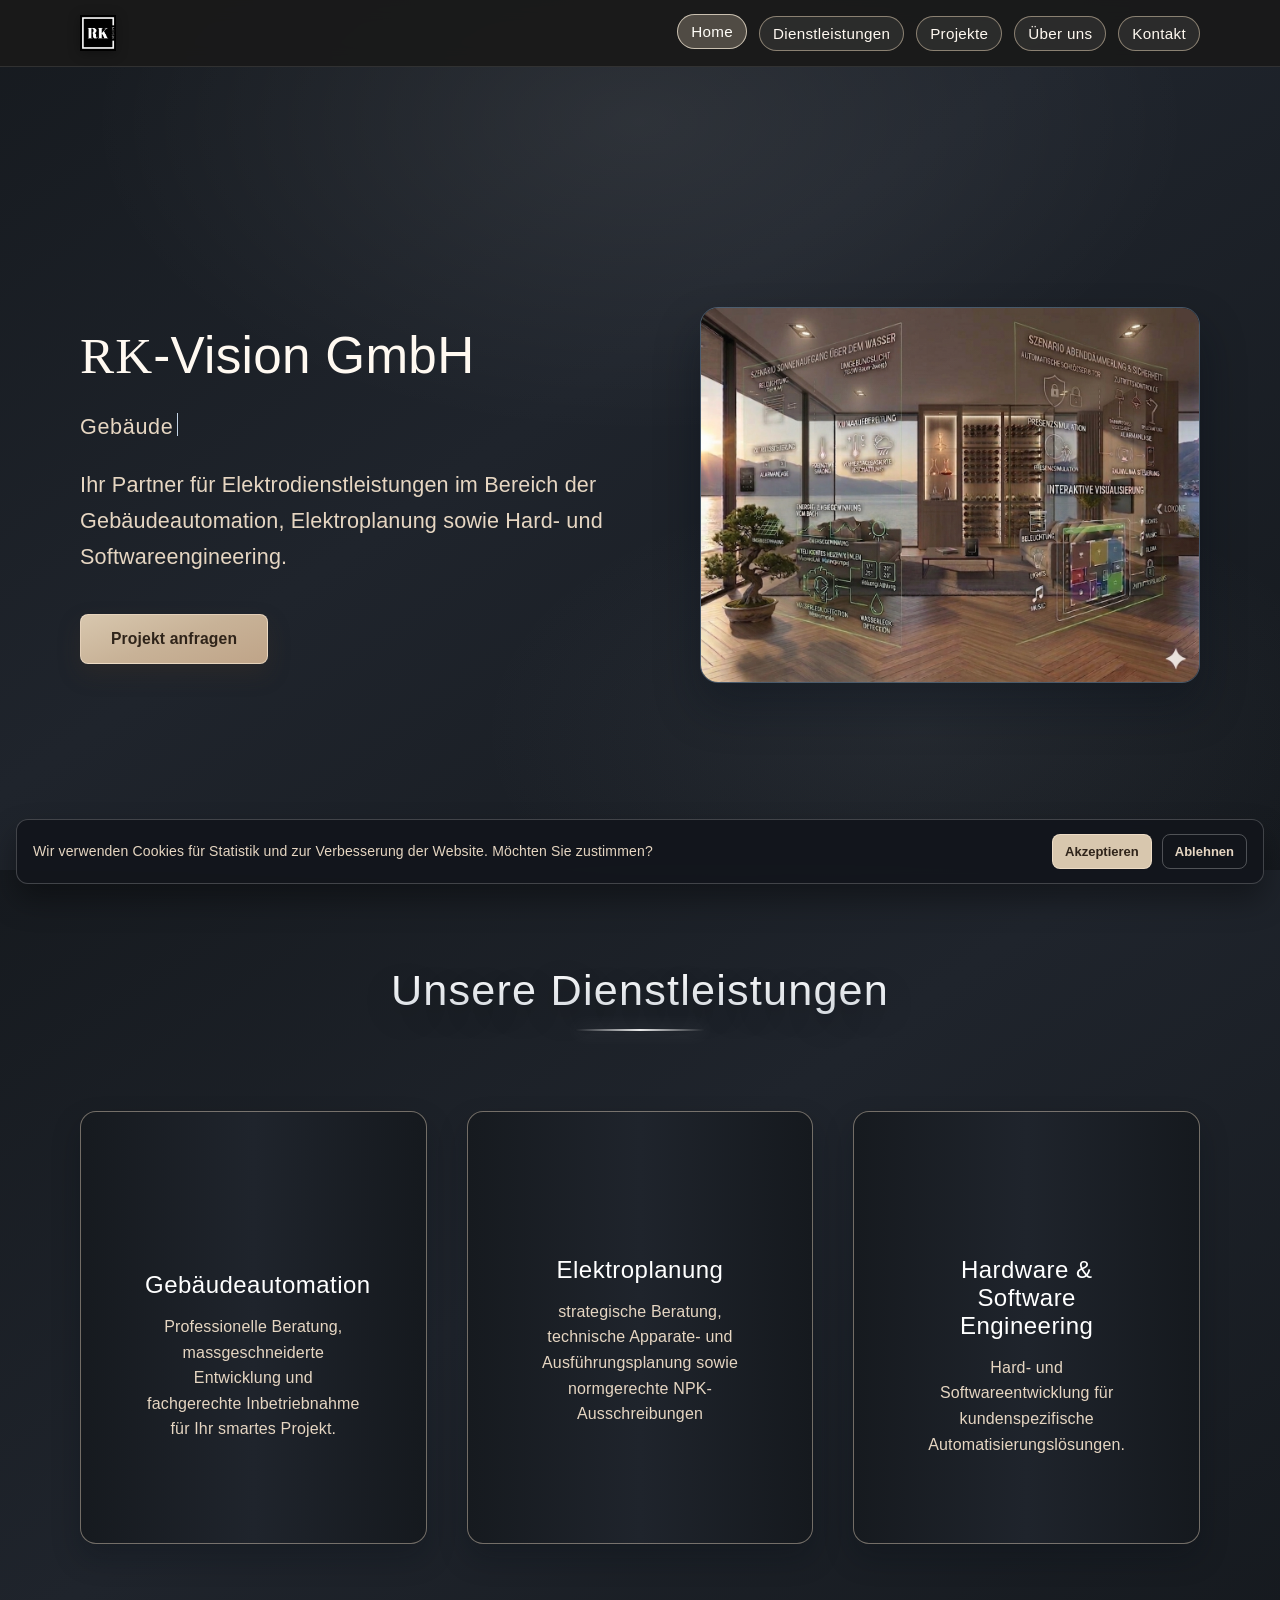
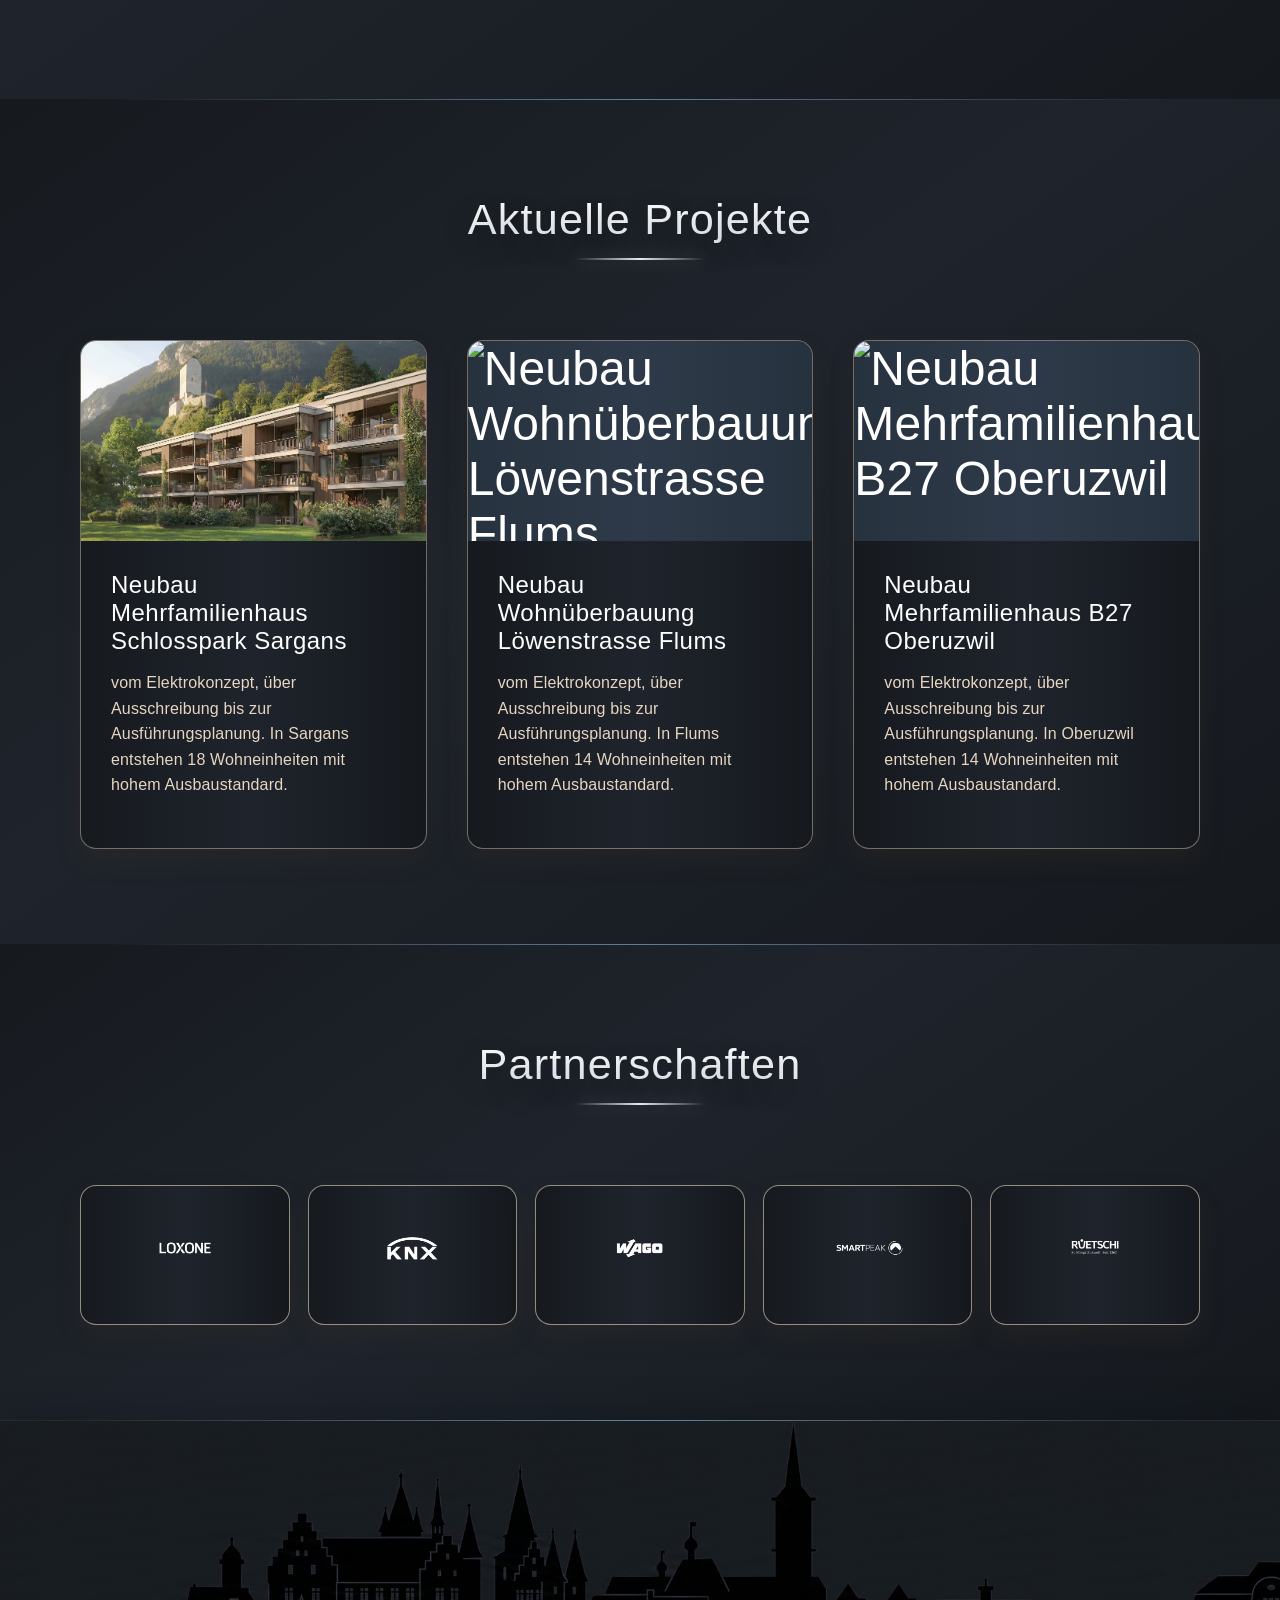
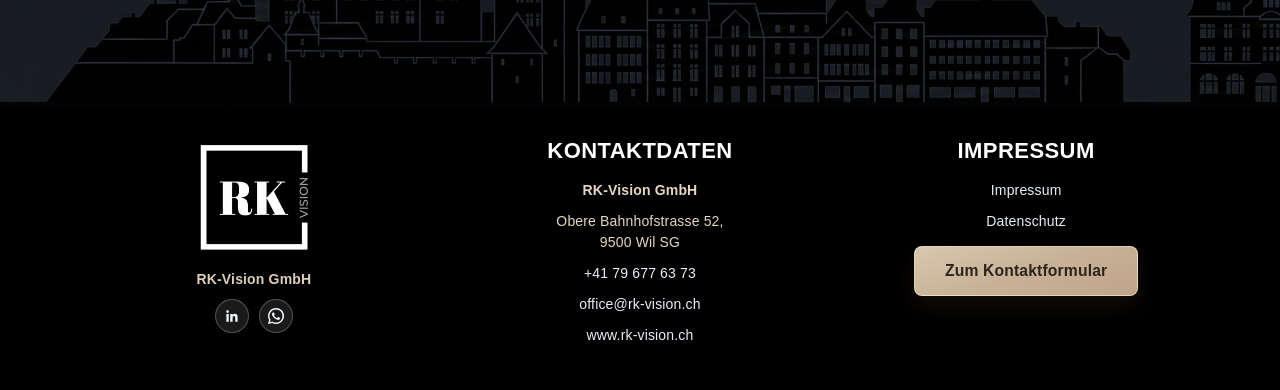
==== commit d956140a: "Commit neue Logodesign" ====
--- a/index.html
+++ b/index.html
@@ -220,7 +220,7 @@
 
             <div class="partners-grid">
                 <a class="partner-card" href="https://www.loxone.com/dech/" target="_blank" rel="noopener noreferrer">
-                    <img src="assets/icons/Loxone_Logo.jpg" alt="Loxone Logo" class="partner-logo">
+                    <img src="assets/icons/Loxone_Logo.png" alt="Loxone Logo" class="partner-logo">
                     <span class="partner-name"></span>
                 </a>
                 <a class="partner-card" href="https://www.knx.org/" target="_blank" rel="noopener noreferrer">
@@ -279,7 +279,7 @@
                 </div>
 
                 <div class="wil-col wil-col--legal">
-                    <h3 class="wil-heading">Rechtliches</h3>
+                    <h3 class="wil-heading">Impressum</h3>
                     <p class="wil-line"><a href="impressum.html">Impressum</a></p>
                     <p class="wil-line"><a href="datenschutz.html">Datenschutz</a></p>
                     <div class="wil-cta-wrap"><a href="kontakt.html#kontaktformular" class="cta-button cta-button--primary">Zum Kontaktformular</a></div>
--- a/style.css
+++ b/style.css
@@ -2874,13 +2874,6 @@
     display: block;
 }
 
-/* 2) Startseite: Erste Dienstleistungsbox vertikal mittig ausrichten */
-body.site-theme .services-preview .service-card--automation .service-content {
-    min-height: 100%;
-    display: flex;
-    flex-direction: column;
-    justify-content: center;
-}
 
 /* 3) Mobile: "Unsere Dienstleistungen" skalieren, damit kein erzwungenes Scrollen entsteht */
 @media (max-width: 768px) {
@@ -2906,20 +2899,6 @@
     }
 }
 
-/* B) Startseite: "Gebäudeautomation" in Box 1 exakt mittig ausrichten */
-body.site-theme .services-preview .service-card--automation .service-content {
-    align-items: center;
-    text-align: center;
-}
-
-body.site-theme .services-preview .service-card--automation .service-title {
-    width: 100%;
-    margin-left: auto;
-    margin-right: auto;
-    text-align: center;
-    justify-content: center;
-}
-
 /* Rechtliches Footer + Seiten */
 .legal-footer {
     border-top: 1px solid rgba(255, 255, 255, 0.12);
@@ -3003,7 +2982,7 @@
 /* ===== Partner-Logos: frischer Look mit sauberem Kontrast für helle/weisse Logos ===== */
 body.site-theme .partners-section .partner-card {
     position: relative;
-    padding: 18px 14px;
+    padding: 6px;
     background: linear-gradient(160deg, rgba(255, 249, 240, 0.16), rgba(255, 249, 240, 0.08)) !important;
     border: 1px solid rgba(255, 235, 210, 0.5) !important;
     box-shadow: 0 12px 26px rgba(40, 26, 14, 0.2) !important;
@@ -3016,9 +2995,11 @@
 }
 
 body.site-theme .partners-section .partner-logo {
-    width: 112px;
-    height: 112px;
-    padding: 12px;
+    width: 100%;
+    height: 100%;
+    max-width: 300px;
+    max-height: 300px;
+    padding: 2px;
     border-radius: 14px;
     background: linear-gradient(145deg, rgba(255, 255, 255, 0.98), rgba(247, 241, 234, 0.95));
     border: 1px solid rgba(200, 171, 139, 0.28);
@@ -3028,9 +3009,11 @@
 
 @media (max-width: 768px) {
     body.site-theme .partners-section .partner-logo {
-        width: 100px;
-        height: 100px;
-        padding: 10px;
+        width: 100%;
+        height: 100%;
+        max-width: 240px;
+        max-height: 240px;
+        padding: 2px;
     }
 }
 
@@ -3340,8 +3323,8 @@
     display: grid;
     grid-template-columns: 1fr 1fr 1fr;
     gap: clamp(22px, 3vw, 48px);
-    padding-top: 48px;
-    padding-bottom: 54px;
+    padding-top: 30px;
+    padding-bottom: 34px;
 }
 
 body.site-theme .wil-col {
@@ -3352,7 +3335,7 @@
 body.site-theme .wil-heading {
     margin: 0 0 16px;
     color: #ff4f8b;
-    font-size: 28px;
+    font-size: 22px;
     font-weight: 700;
     letter-spacing: 0.02em;
     text-transform: uppercase;
@@ -3365,29 +3348,29 @@
 }
 
 body.site-theme .wil-brand-logo {
-    width: min(155px, 62%);
+    width: min(120px, 56%);
     height: auto;
     display: block;
     filter: drop-shadow(0 6px 16px rgba(0, 0, 0, 0.28));
 }
 
 body.site-theme .wil-brand-name {
-    margin-top: 14px;
+    margin-top: 10px;
     color: #e8eef7;
-    font-size: 17px;
+    font-size: 14px;
     font-weight: 600;
 }
 
 body.site-theme .wil-socials {
-    margin-top: 16px;
+    margin-top: 12px;
     display: flex;
     gap: 10px;
     justify-content: center;
 }
 
 body.site-theme .wil-socials a {
-    width: 40px;
-    height: 40px;
+    width: 34px;
+    height: 34px;
     display: inline-flex;
     align-items: center;
     justify-content: center;
@@ -3400,8 +3383,8 @@
 }
 
 body.site-theme .wil-socials a svg {
-    width: 20px;
-    height: 20px;
+    width: 16px;
+    height: 16px;
     display: block;
     fill: currentColor;
 }
@@ -3416,7 +3399,7 @@
     margin: 0 0 10px;
     color: #e8eef7;
     line-height: 1.5;
-    font-size: 17px;
+    font-size: 14px;
 }
 
 body.site-theme .wil-line--strong {
@@ -3444,7 +3427,7 @@
 
 body.site-theme .wil-services-list li {
     color: #f1f6fc;
-    font-size: 20px;
+    font-size: 16px;
     font-weight: 600;
     line-height: 1.35;
     position: relative;
@@ -3486,22 +3469,22 @@
     body.site-theme .wil-contact-grid {
         grid-template-columns: 1fr;
         gap: 26px;
-        padding-top: 34px;
-        padding-bottom: 38px;
+        padding-top: 24px;
+        padding-bottom: 26px;
     }
 
     body.site-theme .wil-heading {
-        font-size: 22px;
+        font-size: 18px;
     }
 
     body.site-theme .wil-line,
     body.site-theme .wil-services-list li,
     body.site-theme .wil-brand-name {
-        font-size: 15px;
+        font-size: 13px;
     }
 
     body.site-theme .wil-brand-logo {
-        width: 132px;
+        width: 104px;
     }
 
     body.site-theme .wil-cta-wrap {
@@ -3606,3 +3589,70 @@
         flex: 1;
     }
 }
+
+/* ===== FINAL FIX: Home-Dienstleistungen einheitlich + Titel Box 1 mittig ===== */
+body.site-theme .services-preview .service-card,
+body.site-theme .services-preview .service-card--automation,
+body.site-theme .services-preview .service-card--planung,
+body.site-theme .services-preview .service-card--engineering {
+    background: linear-gradient(90deg, #161a1f 0%, #1f242c 50%, #15191e 100%) !important;
+    border: 1px solid rgba(255, 235, 210, 0.4) !important;
+    border-radius: 16px;
+    box-shadow: 0 12px 24px rgba(74, 53, 34, 0.18);
+}
+
+body.site-theme .services-preview .service-card:hover,
+body.site-theme .services-preview .service-card--automation:hover,
+body.site-theme .services-preview .service-card--planung:hover,
+body.site-theme .services-preview .service-card--engineering:hover {
+    background: linear-gradient(90deg, #1a1f25 0%, #252b33 50%, #191e24 100%) !important;
+    border-color: rgba(255, 241, 223, 0.75) !important;
+    box-shadow: 0 16px 28px rgba(74, 53, 34, 0.24);
+}
+
+body.site-theme .services-preview .service-card--automation .service-content {
+    display: flex;
+    flex-direction: column;
+    align-items: center;
+    justify-content: center;
+    width: 100%;
+    margin: 0 auto;
+    text-align: center;
+}
+
+body.site-theme .services-preview .service-card--automation {
+    display: flex;
+    align-items: center;
+    justify-content: center;
+}
+
+body.site-theme .services-preview .service-card--automation .service-title,
+body.site-theme .services-preview .service-card--automation .service-description {
+    width: 100%;
+    margin-left: auto;
+    margin-right: auto;
+    text-align: center;
+}
+
+body.site-theme .services-preview .service-card--automation .service-icon,
+body.site-theme .services-preview .service-card--automation .service-title,
+body.site-theme .services-preview .service-card--automation .service-description {
+    position: static !important;
+    left: auto !important;
+    right: auto !important;
+    transform: none !important;
+}
+
+@media (max-width: 768px) {
+    body.site-theme .services-preview .service-card--automation,
+    body.site-theme .services-preview .service-card--automation .service-content,
+    body.site-theme .services-preview .service-card--automation .service-title,
+    body.site-theme .services-preview .service-card--automation .service-description {
+        transform: none !important;
+        left: auto !important;
+        right: auto !important;
+        margin-left: auto !important;
+        margin-right: auto !important;
+        text-align: center !important;
+    }
+}
